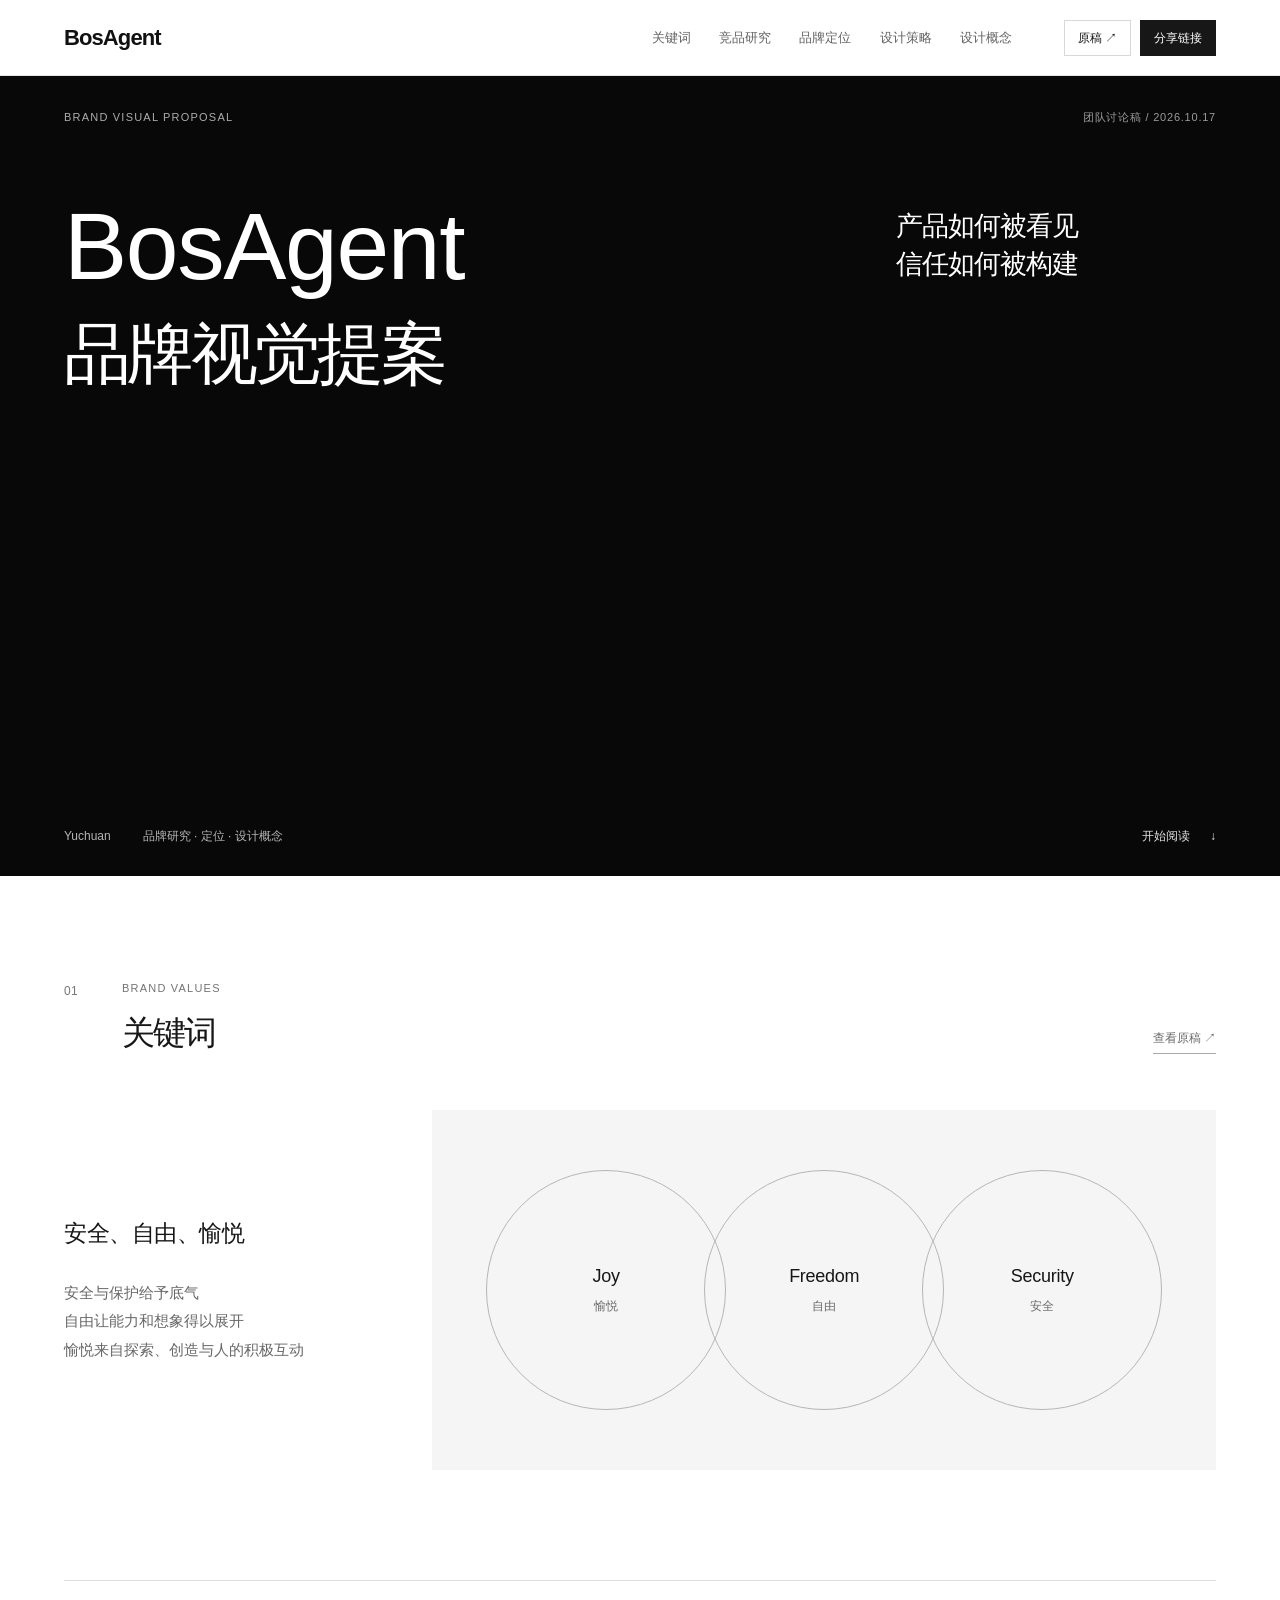
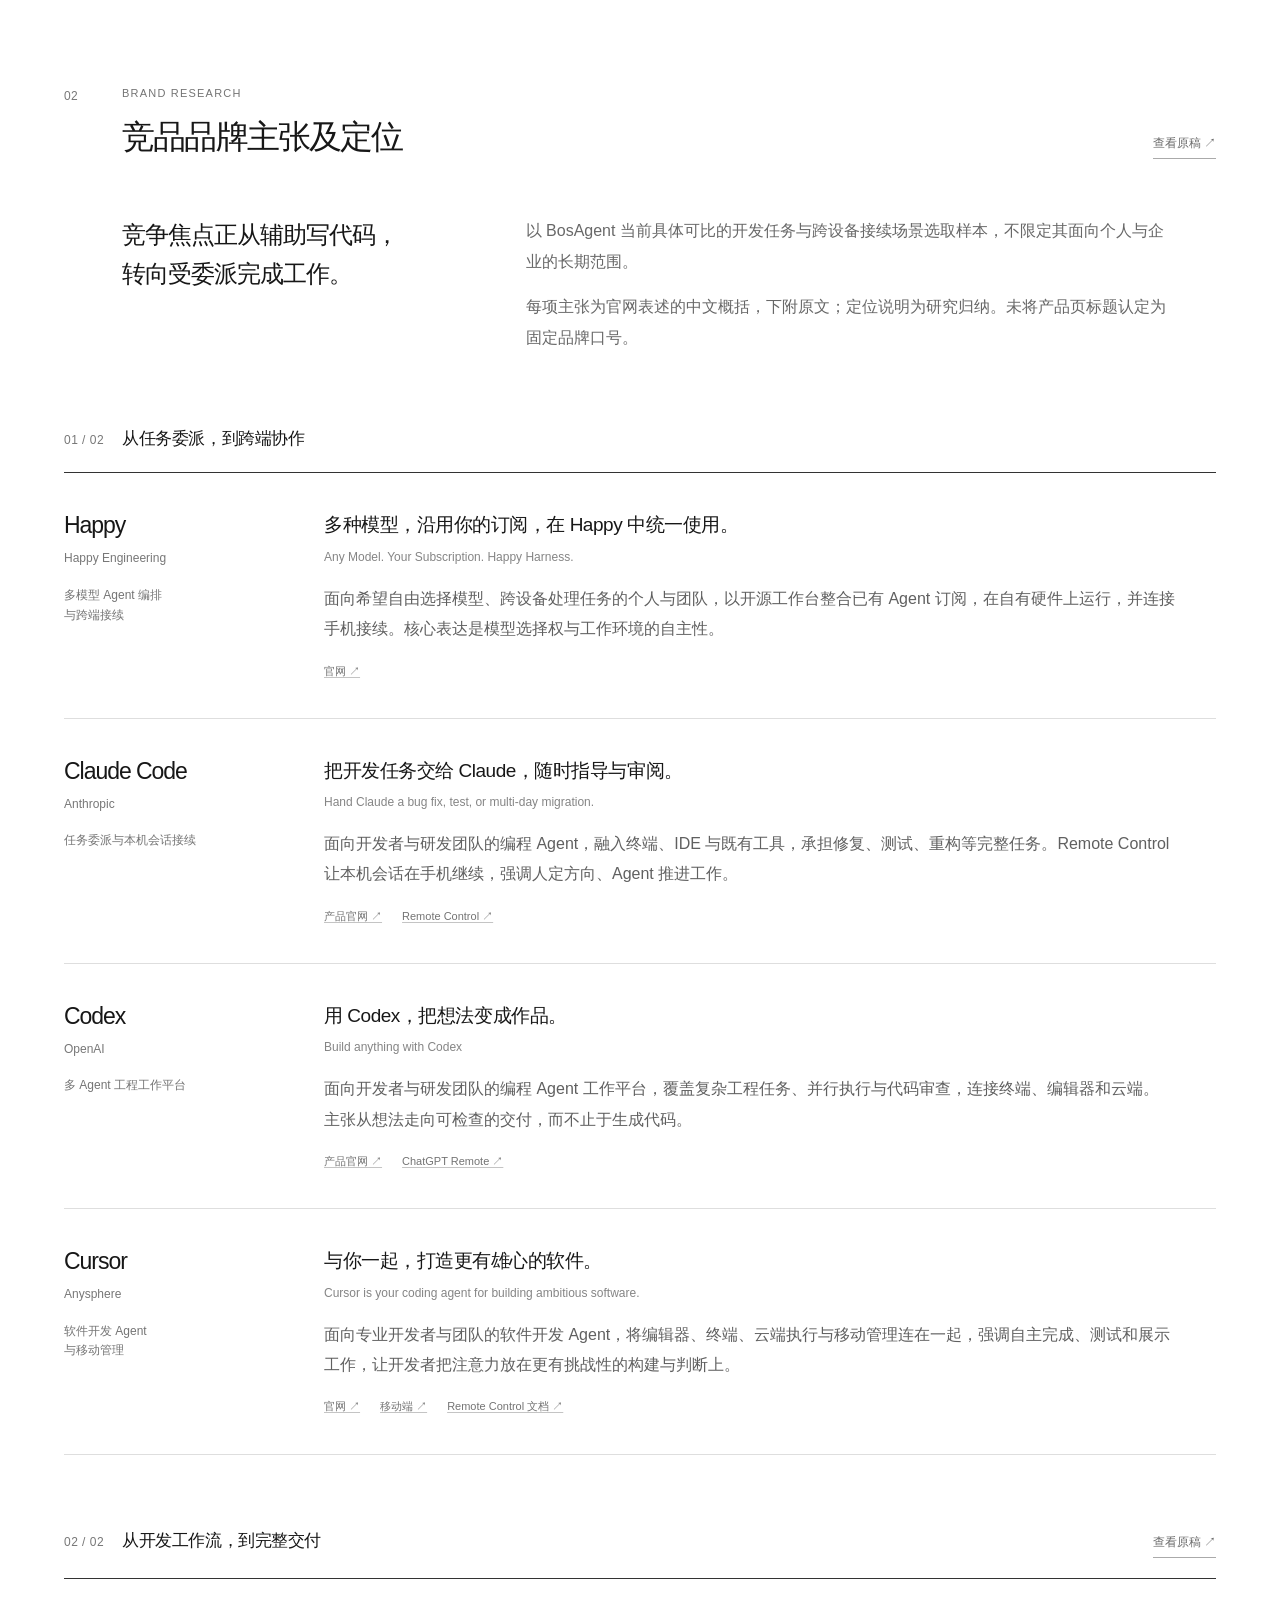
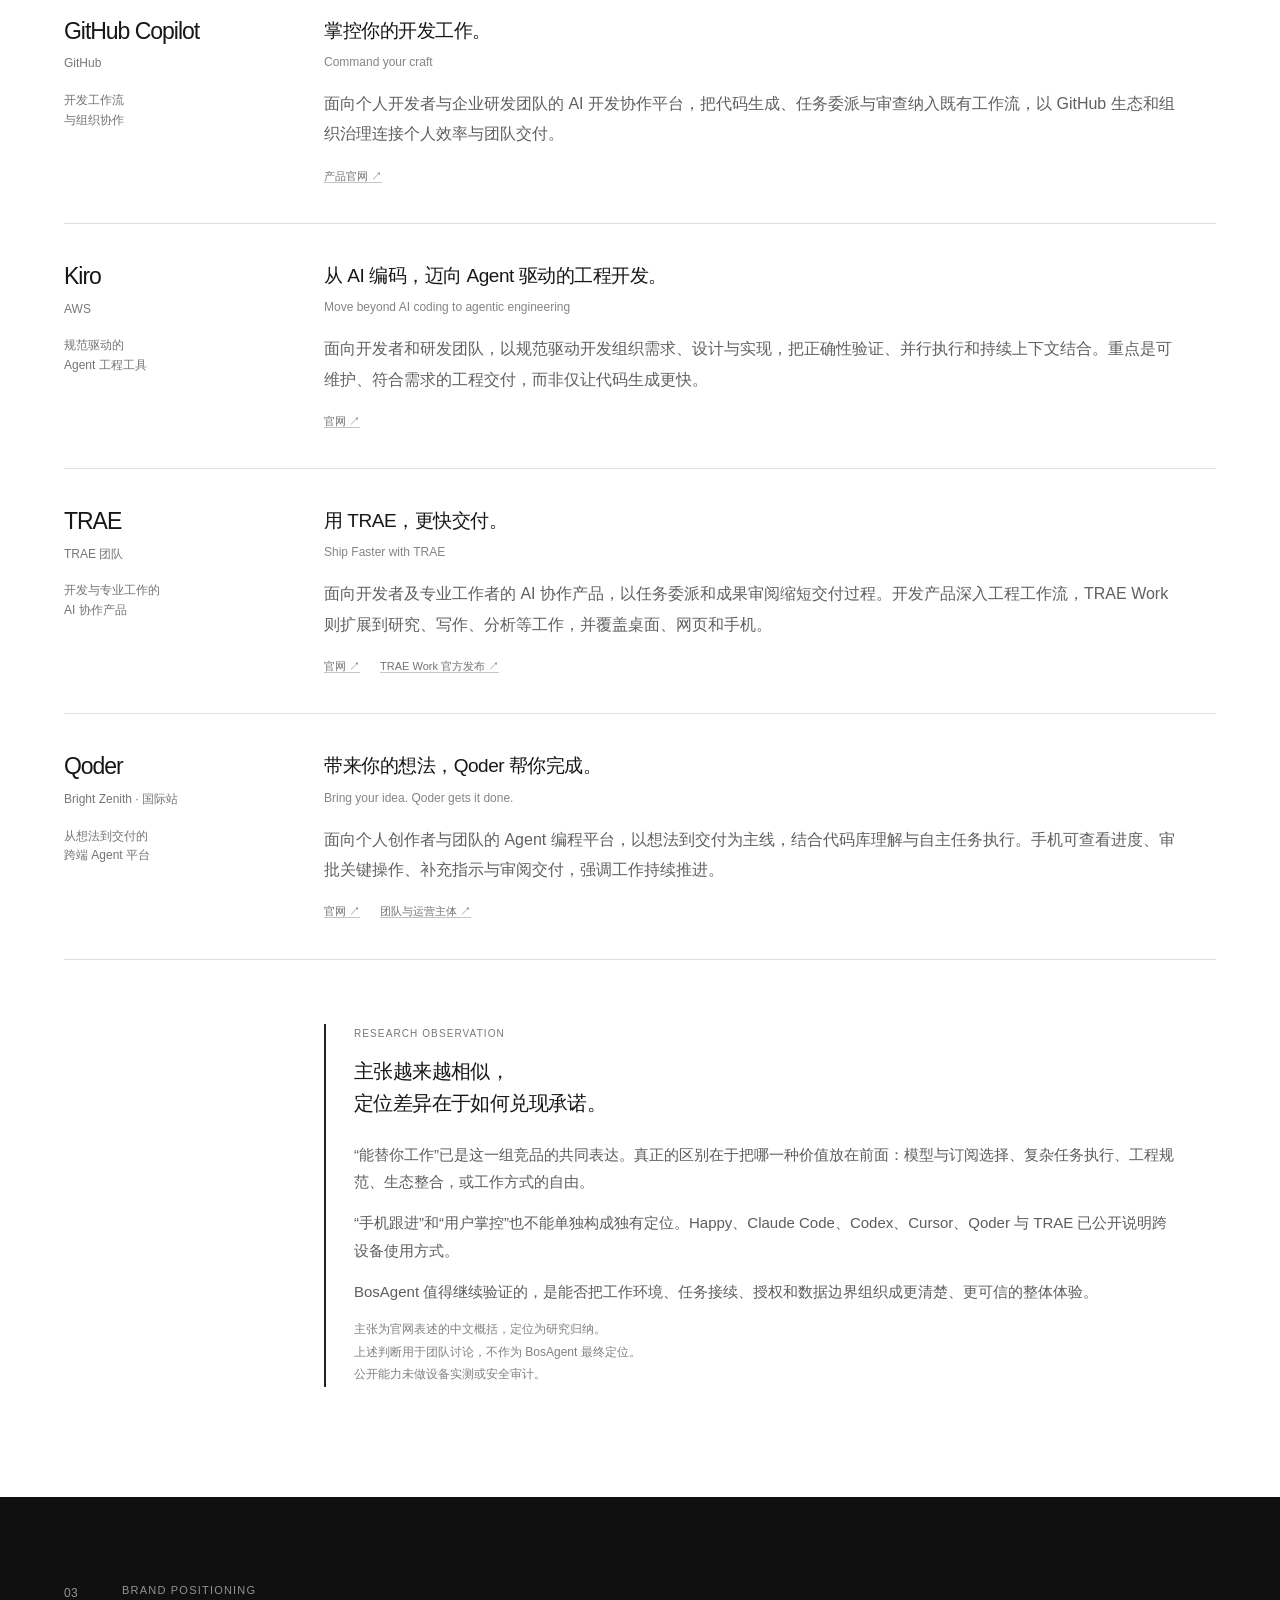
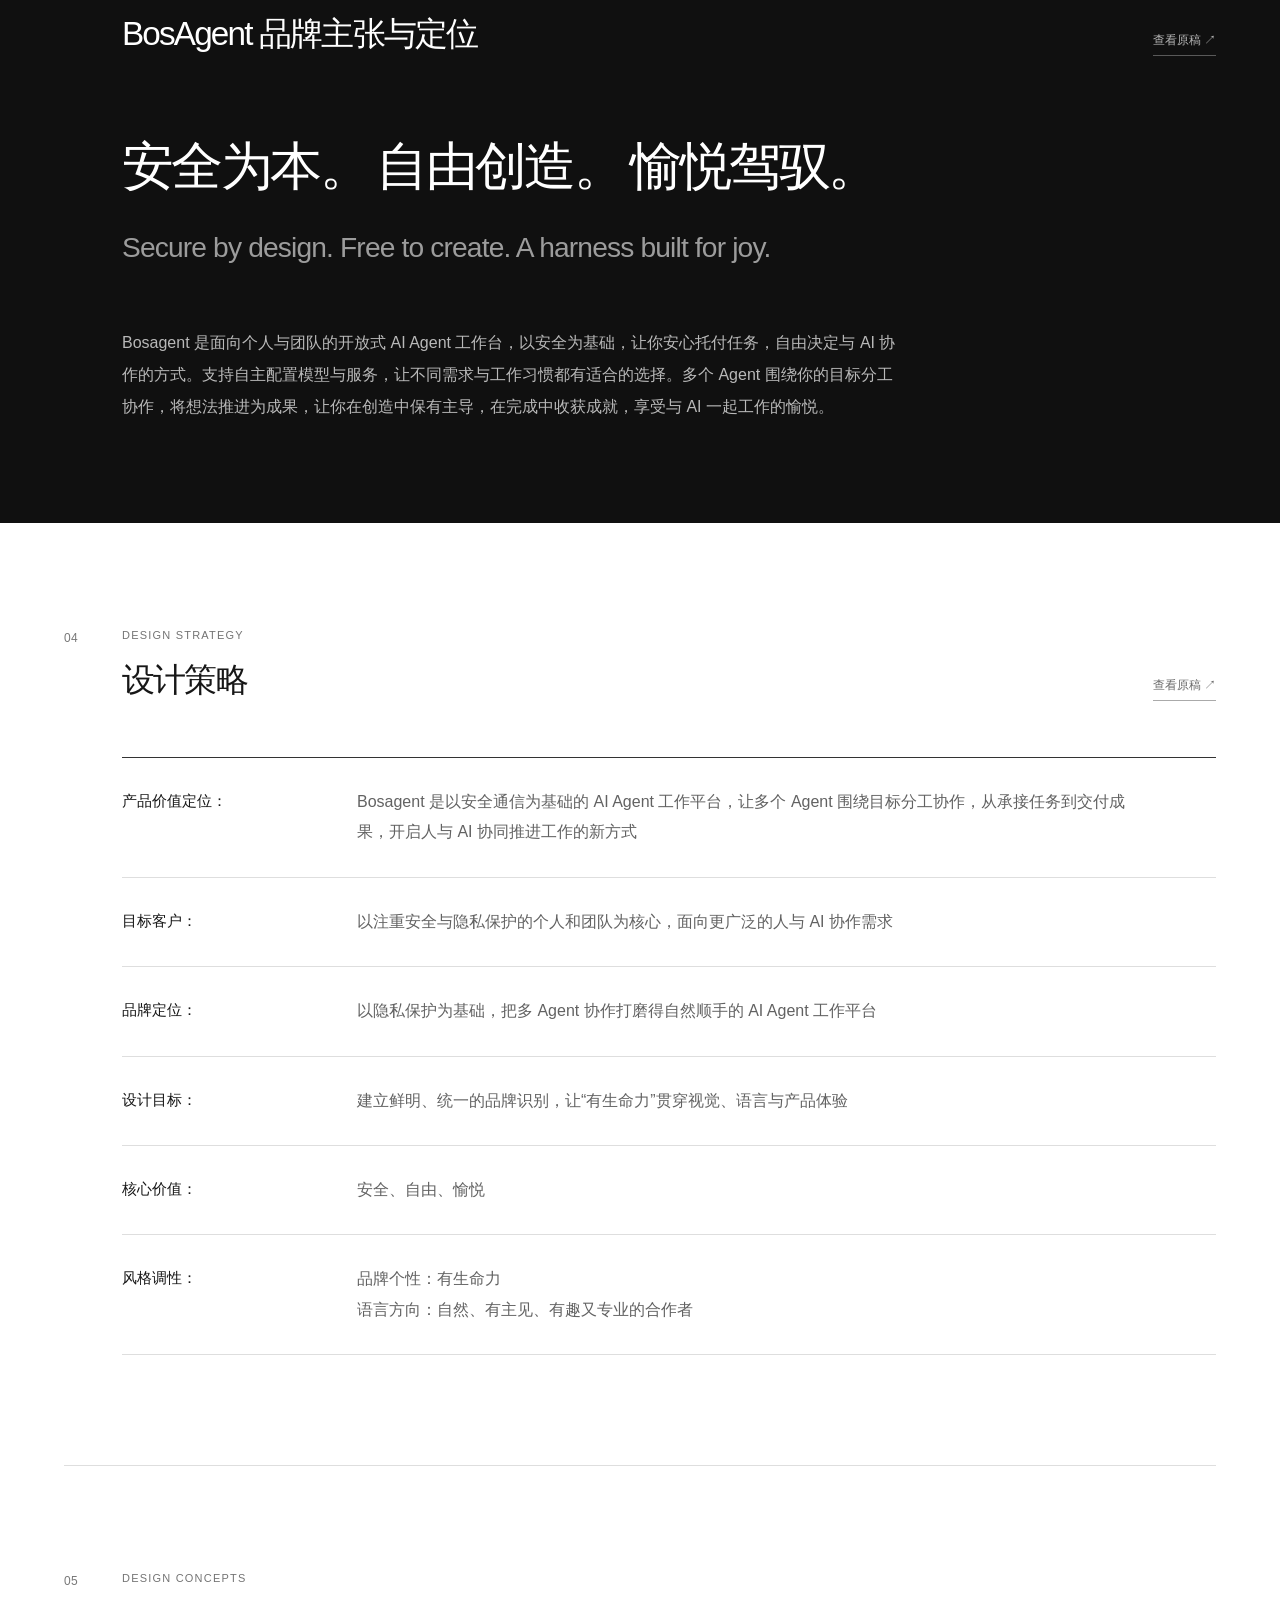
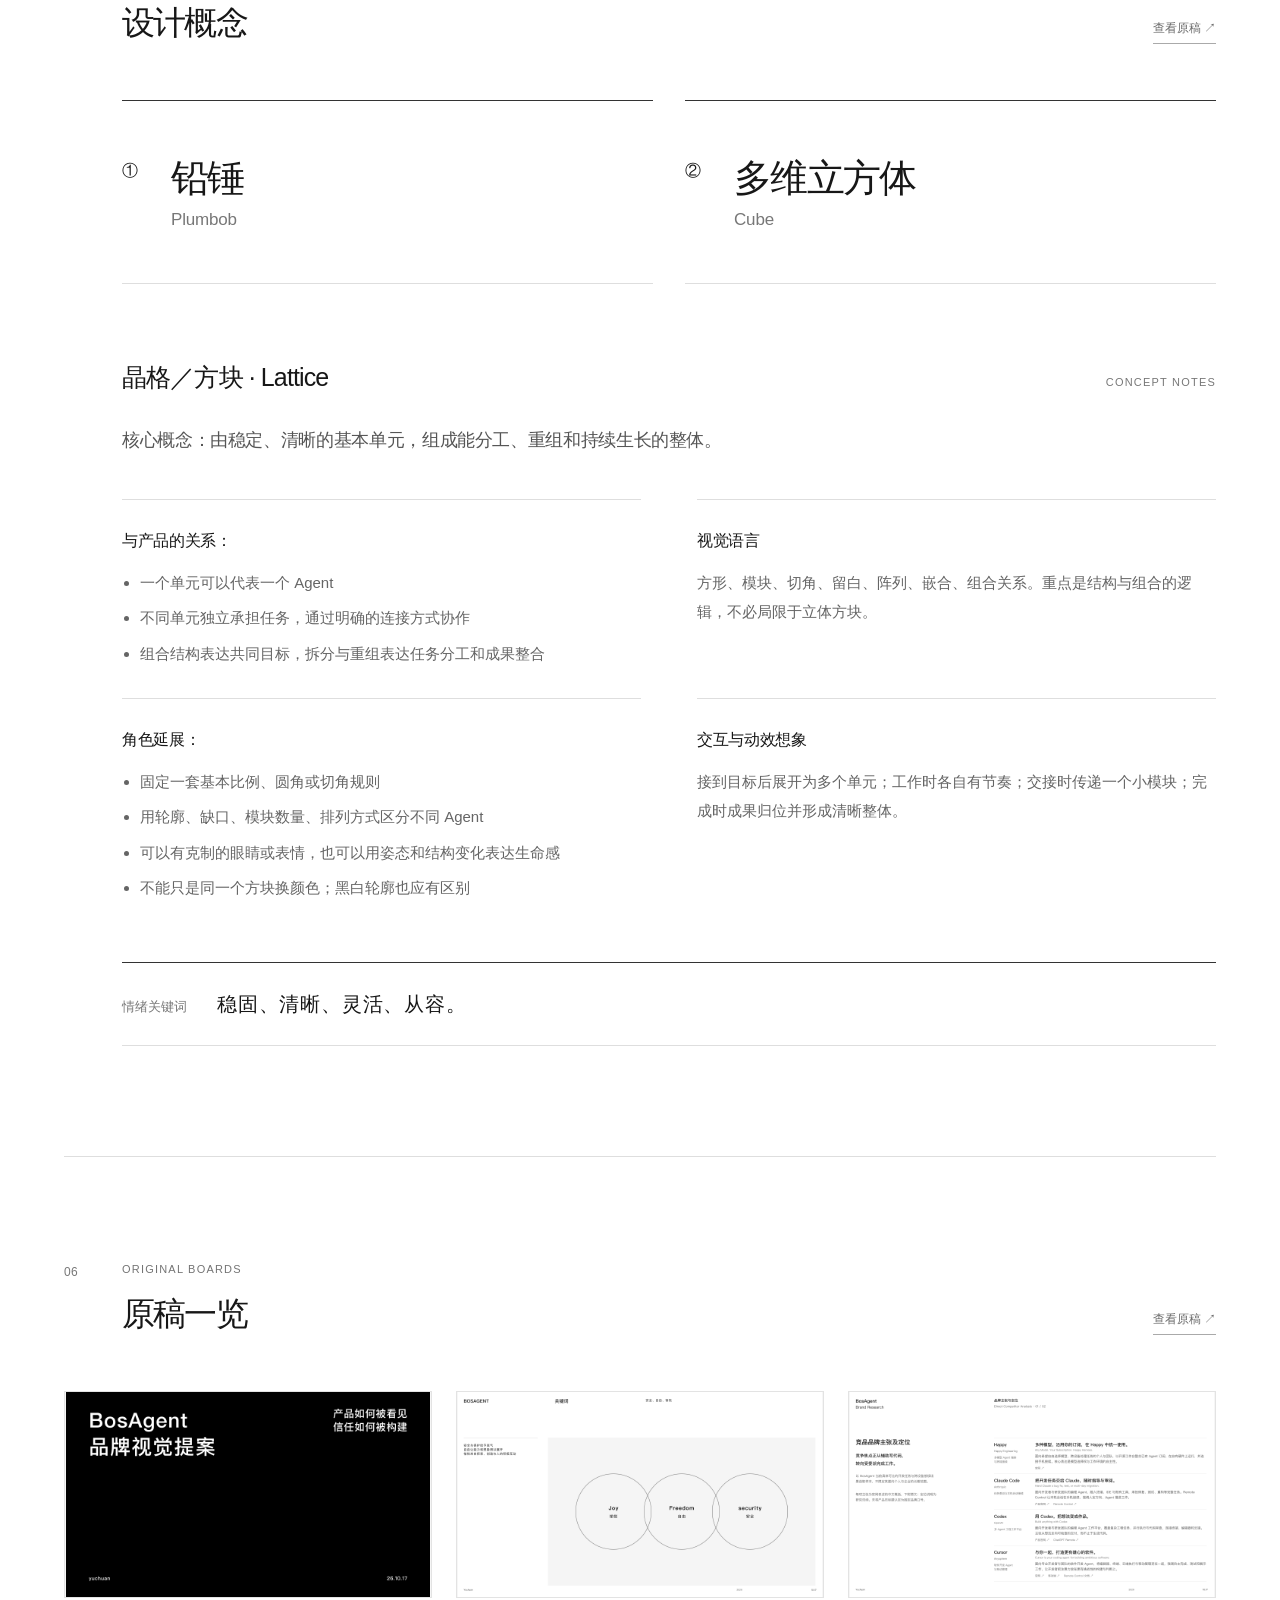
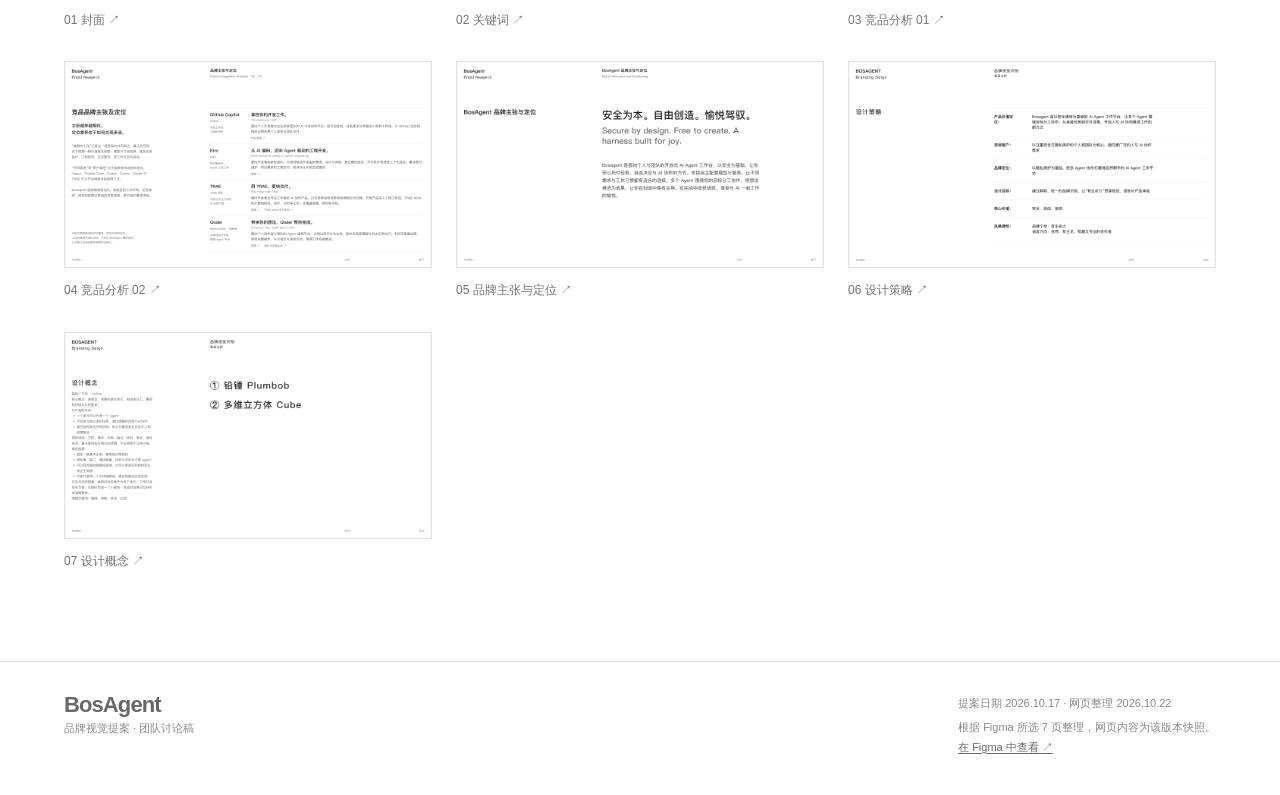
==== index.html @ 4ba12449 "Publish BosAgent brand proposal reading edition" ====
<!doctype html>
<html lang="zh-CN">
<head>
<meta charset="UTF-8"><meta name="viewport" content="width=device-width,initial-scale=1">
<meta name="robots" content="noindex,nofollow"><meta name="theme-color" content="#101010">
<title>BosAgent · 品牌视觉提案</title>
<meta name="description" content="产品如何被看见，信任如何被构建。BosAgent 品牌研究、定位与设计概念，团队阅读版。">
<meta property="og:title" content="BosAgent · 品牌视觉提案">
<meta property="og:description" content="产品如何被看见，信任如何被构建。品牌研究、定位与设计概念 · 2026.10.17">
<meta property="og:type" content="website">
<meta property="og:url" content="https://bosagent-brand-proposal.docilesole32.chatgpt.site">
<meta property="og:image" content="https://bosagent-brand-proposal.docilesole32.chatgpt.site/assets/slide-01.png">
<link rel="icon" href="assets/favicon.svg" type="image/svg+xml">
<link rel="stylesheet" href="style.css"><script src="app.js" defer></script>
</head>
<body>
<a class="skip-link" href="#values">跳到正文</a>
<header class="site-header">
 <a class="wordmark" href="#cover" aria-label="BosAgent，返回封面">BosAgent</a>
 <nav class="desktop-nav" aria-label="提案章节">
 <a href="#values">关键词</a><a href="#research">竞品研究</a><a href="#positioning">品牌定位</a><a href="#strategy">设计策略</a><a href="#concepts">设计概念</a>
 </nav>
 <div class="header-actions"><button data-open-slides="0">原稿 <span aria-hidden="true">↗</span></button><button id="share">分享链接</button></div>
</header>
<main>
<section id="cover" class="hero">
 <div class="hero-top"><span class="eyebrow">BRAND VISUAL PROPOSAL</span><span class="edition">团队讨论稿 / 2026.10.17</span></div>
 <div class="hero-main"><h1><span>BosAgent</span><span>品牌视觉提案</span></h1><div class="hero-question"><p>产品如何被看见</p><p>信任如何被构建</p></div></div>
 <div class="hero-bottom"><div class="hero-meta"><span>Yuchuan</span><span>品牌研究 · 定位 · 设计概念</span></div><a class="scroll-link" href="#values">开始阅读 <span aria-hidden="true">↓</span></a></div>
</section>
<div class="content-wrap">
<section id="values" class="chapter">
<div class="section-top"><span class="section-number">01</span><div class="section-heading"><p class="eyebrow">BRAND VALUES</p><h2>关键词</h2></div><button class="text-button" data-open-slides="1">查看原稿 <span aria-hidden="true">↗</span></button></div>
<div class="values-layout">
 <div class="values-copy"><p class="lead">安全、自由、愉悦</p><p>安全与保护给予底气<br>自由让能力和想象得以展开<br>愉悦来自探索、创造与人的积极互动</p></div>
 <div class="value-diagram" aria-label="愉悦、自由、安全相互连接"><div class="value-circle"><strong lang="en">Joy</strong><span>愉悦</span></div><div class="value-circle"><strong lang="en">Freedom</strong><span>自由</span></div><div class="value-circle"><strong lang="en">Security</strong><span>安全</span></div></div>
</div>
</section>
<section id="research" class="chapter">
<div class="section-top"><span class="section-number">02</span><div class="section-heading"><p class="eyebrow">BRAND RESEARCH</p><h2>竞品品牌主张及定位</h2></div><button class="text-button" data-open-slides="2">查看原稿 <span aria-hidden="true">↗</span></button></div>
<div class="research-intro"><p class="lead">竞争焦点正从辅助写代码，<br>转向受委派完成工作。</p><div class="research-context"><p>以 BosAgent 当前具体可比的开发任务与跨设备接续场景选取样本，不限定其面向个人与企业的长期范围。</p><p>每项主张为官网表述的中文概括，下附原文；定位说明为研究归纳。未将产品页标题认定为固定品牌口号。</p></div></div>
<div class="research-group"><div class="group-heading"><span>01 / 02</span><h3>从任务委派，到跨端协作</h3></div><div class="competitor-list"><article class="competitor"><div class="competitor-identity"><h4>Happy</h4><p class="company">Happy Engineering</p><p class="category">多模型 Agent 编排<br>与跨端接续</p></div><div class="competitor-copy"><h5>多种模型，沿用你的订阅，在 Happy 中统一使用。</h5><p class="original" lang="en">Any Model. Your Subscription. Happy Harness.</p><p class="description">面向希望自由选择模型、跨设备处理任务的个人与团队，以开源工作台整合已有 Agent 订阅，在自有硬件上运行，并连接手机接续。核心表达是模型选择权与工作环境的自主性。</p><div class="source-links"><a href="https://happy.engineering/" target="_blank" rel="noopener noreferrer">官网 ↗</a></div></div></article><article class="competitor"><div class="competitor-identity"><h4>Claude Code</h4><p class="company">Anthropic</p><p class="category">任务委派与本机会话接续</p></div><div class="competitor-copy"><h5>把开发任务交给 Claude，随时指导与审阅。</h5><p class="original" lang="en">Hand Claude a bug fix, test, or multi-day migration.</p><p class="description">面向开发者与研发团队的编程 Agent，融入终端、IDE 与既有工具，承担修复、测试、重构等完整任务。Remote Control 让本机会话在手机继续，强调人定方向、Agent 推进工作。</p><div class="source-links"><a href="https://claude.com/product/claude-code" target="_blank" rel="noopener noreferrer">产品官网 ↗</a><a href="https://code.claude.com/docs/en/remote-control" target="_blank" rel="noopener noreferrer">Remote Control ↗</a></div></div></article><article class="competitor"><div class="competitor-identity"><h4>Codex</h4><p class="company">OpenAI</p><p class="category">多 Agent 工程工作平台</p></div><div class="competitor-copy"><h5>用 Codex，把想法变成作品。</h5><p class="original" lang="en">Build anything with Codex</p><p class="description">面向开发者与研发团队的编程 Agent 工作平台，覆盖复杂工程任务、并行执行与代码审查，连接终端、编辑器和云端。<br>主张从想法走向可检查的交付，而不止于生成代码。</p><div class="source-links"><a href="https://openai.com/codex/" target="_blank" rel="noopener noreferrer">产品官网 ↗</a><a href="https://chatgpt.com/remote/" target="_blank" rel="noopener noreferrer">ChatGPT Remote ↗</a></div></div></article><article class="competitor"><div class="competitor-identity"><h4>Cursor</h4><p class="company">Anysphere</p><p class="category">软件开发 Agent<br>与移动管理</p></div><div class="competitor-copy"><h5>与你一起，打造更有雄心的软件。</h5><p class="original" lang="en">Cursor is your coding agent for building ambitious software.</p><p class="description">面向专业开发者与团队的软件开发 Agent，将编辑器、终端、云端执行与移动管理连在一起，强调自主完成、测试和展示工作，让开发者把注意力放在更有挑战性的构建与判断上。</p><div class="source-links"><a href="https://cursor.com/" target="_blank" rel="noopener noreferrer">官网 ↗</a><a href="https://cursor.com/mobile" target="_blank" rel="noopener noreferrer">移动端 ↗</a><a href="https://cursor.com/docs/cloud-agent/mobile#remote-control" target="_blank" rel="noopener noreferrer">Remote Control 文档 ↗</a></div></div></article></div></div>
<div class="research-group"><div class="group-heading"><span>02 / 02</span><h3>从开发工作流，到完整交付</h3><button class="text-button" data-open-slides="3">查看原稿 <span aria-hidden="true">↗</span></button></div><div class="competitor-list"><article class="competitor"><div class="competitor-identity"><h4>GitHub Copilot</h4><p class="company">GitHub</p><p class="category">开发工作流<br>与组织协作</p></div><div class="competitor-copy"><h5>掌控你的开发工作。</h5><p class="original" lang="en">Command your craft</p><p class="description">面向个人开发者与企业研发团队的 AI 开发协作平台，把代码生成、任务委派与审查纳入既有工作流，以 GitHub 生态和组织治理连接个人效率与团队交付。</p><div class="source-links"><a href="https://github.com/features/copilot" target="_blank" rel="noopener noreferrer">产品官网 ↗</a></div></div></article><article class="competitor"><div class="competitor-identity"><h4>Kiro</h4><p class="company">AWS</p><p class="category">规范驱动的<br>Agent 工程工具</p></div><div class="competitor-copy"><h5>从 AI 编码，迈向 Agent 驱动的工程开发。</h5><p class="original" lang="en">Move beyond AI coding to agentic engineering</p><p class="description">面向开发者和研发团队，以规范驱动开发组织需求、设计与实现，把正确性验证、并行执行和持续上下文结合。重点是可维护、符合需求的工程交付，而非仅让代码生成更快。</p><div class="source-links"><a href="https://kiro.dev/" target="_blank" rel="noopener noreferrer">官网 ↗</a></div></div></article><article class="competitor"><div class="competitor-identity"><h4>TRAE</h4><p class="company">TRAE 团队</p><p class="category">开发与专业工作的<br>AI 协作产品</p></div><div class="competitor-copy"><h5>用 TRAE，更快交付。</h5><p class="original" lang="en">Ship Faster with TRAE</p><p class="description">面向开发者及专业工作者的 AI 协作产品，以任务委派和成果审阅缩短交付过程。开发产品深入工程工作流，TRAE Work 则扩展到研究、写作、分析等工作，并覆盖桌面、网页和手机。</p><div class="source-links"><a href="https://www.trae.ai/" target="_blank" rel="noopener noreferrer">官网 ↗</a><a href="https://www.trae.ai/blog/trae_work_0609" target="_blank" rel="noopener noreferrer">TRAE Work 官方发布 ↗</a></div></div></article><article class="competitor"><div class="competitor-identity"><h4>Qoder</h4><p class="company">Bright Zenith · 国际站</p><p class="category">从想法到交付的<br>跨端 Agent 平台</p></div><div class="competitor-copy"><h5>带来你的想法，Qoder 帮你完成。</h5><p class="original" lang="en">Bring your idea. Qoder gets it done.</p><p class="description">面向个人创作者与团队的 Agent 编程平台，以想法到交付为主线，结合代码库理解与自主任务执行。手机可查看进度、审批关键操作、补充指示与审阅交付，强调工作持续推进。</p><div class="source-links"><a href="https://qoder.com/" target="_blank" rel="noopener noreferrer">官网 ↗</a><a href="https://qoder.com/about-us" target="_blank" rel="noopener noreferrer">团队与运营主体 ↗</a></div></div></article></div></div>
<div class="research-takeaway"><p class="eyebrow">RESEARCH OBSERVATION</p><h3>主张越来越相似，<br>定位差异在于如何兑现承诺。</h3><p>“能替你工作”已是这一组竞品的共同表达。真正的区别在于把哪一种价值放在前面：模型与订阅选择、复杂任务执行、工程规范、生态整合，或工作方式的自由。</p><p>“手机跟进”和“用户掌控”也不能单独构成独有定位。Happy、Claude Code、Codex、Cursor、Qoder 与 TRAE 已公开说明跨设备使用方式。</p><p>BosAgent 值得继续验证的，是能否把工作环境、任务接续、授权和数据边界组织成更清楚、更可信的整体体验。</p><p class="research-note">主张为官网表述的中文概括，定位为研究归纳。<br>上述判断用于团队讨论，不作为 BosAgent 最终定位。<br>公开能力未做设备实测或安全审计。</p></div>
</section>
<section id="positioning" class="chapter dark-chapter">
<div class="section-top"><span class="section-number">03</span><div class="section-heading"><p class="eyebrow">BRAND POSITIONING</p><h2>BosAgent 品牌主张与定位</h2></div><button class="text-button" data-open-slides="4">查看原稿 <span aria-hidden="true">↗</span></button></div>
<div class="positioning-statement"><h3><span>安全为本。</span><span>自由创造。</span><span>愉悦驾驭。</span></h3></div>
<p class="positioning-en" lang="en">Secure by design. Free to create. A harness built for joy.</p>
<p class="positioning-body">Bosagent 是面向个人与团队的开放式 AI Agent 工作台，以安全为基础，让你安心托付任务，自由决定与 AI 协作的方式。支持自主配置模型与服务，让不同需求与工作习惯都有适合的选择。多个 Agent 围绕你的目标分工协作，将想法推进为成果，让你在创造中保有主导，在完成中收获成就，享受与 AI 一起工作的愉悦。</p>
</section>
<section id="strategy" class="chapter">
<div class="section-top"><span class="section-number">04</span><div class="section-heading"><p class="eyebrow">DESIGN STRATEGY</p><h2>设计策略</h2></div><button class="text-button" data-open-slides="5">查看原稿 <span aria-hidden="true">↗</span></button></div>
<dl class="strategy-list"><div class="strategy-row"><dt>产品价值定位：</dt><dd>Bosagent 是以安全通信为基础的 AI Agent 工作平台，让多个 Agent 围绕目标分工协作，从承接任务到交付成果，开启人与 AI 协同推进工作的新方式</dd></div><div class="strategy-row"><dt>目标客户：</dt><dd>以注重安全与隐私保护的个人和团队为核心，面向更广泛的人与 AI 协作需求</dd></div><div class="strategy-row"><dt>品牌定位：</dt><dd>以隐私保护为基础，把多 Agent 协作打磨得自然顺手的 AI Agent 工作平台</dd></div><div class="strategy-row"><dt>设计目标：</dt><dd>建立鲜明、统一的品牌识别，让“有生命力”贯穿视觉、语言与产品体验</dd></div><div class="strategy-row"><dt>核心价值：</dt><dd>安全、自由、愉悦</dd></div><div class="strategy-row"><dt>风格调性：</dt><dd>品牌个性：有生命力<br>语言方向：自然、有主见、有趣又专业的合作者</dd></div></dl>
</section>
<section id="concepts" class="chapter">
<div class="section-top"><span class="section-number">05</span><div class="section-heading"><p class="eyebrow">DESIGN CONCEPTS</p><h2>设计概念</h2></div><button class="text-button" data-open-slides="6">查看原稿 <span aria-hidden="true">↗</span></button></div>
<div class="concept-names"><div class="concept-name"><span class="index">①</span><h3>铅锤</h3><span class="english" lang="en">Plumbob</span></div><div class="concept-name"><span class="index">②</span><h3>多维立方体</h3><span class="english" lang="en">Cube</span></div></div>
<div class="concept-detail"><header><p class="eyebrow">CONCEPT NOTES</p><h3>晶格／方块 · Lattice</h3></header><p class="lead">核心概念：由稳定、清晰的基本单元，组成能分工、重组和持续生长的整体。</p>
<div class="concept-grid">
 <div class="concept-block"><h4>与产品的关系：</h4><ul><li>一个单元可以代表一个 Agent</li><li>不同单元独立承担任务，通过明确的连接方式协作</li><li>组合结构表达共同目标，拆分与重组表达任务分工和成果整合</li></ul></div>
 <div class="concept-block"><h4>视觉语言</h4><p>方形、模块、切角、留白、阵列、嵌合、组合关系。重点是结构与组合的逻辑，不必局限于立体方块。</p></div>
 <div class="concept-block"><h4>角色延展：</h4><ul><li>固定一套基本比例、圆角或切角规则</li><li>用轮廓、缺口、模块数量、排列方式区分不同 Agent</li><li>可以有克制的眼睛或表情，也可以用姿态和结构变化表达生命感</li><li>不能只是同一个方块换颜色；黑白轮廓也应有区别</li></ul></div>
 <div class="concept-block"><h4>交互与动效想象</h4><p>接到目标后展开为多个单元；工作时各自有节奏；交接时传递一个小模块；完成时成果归位并形成清晰整体。</p></div>
</div><p class="emotion-line"><span>情绪关键词</span><strong>稳固、清晰、灵活、从容。</strong></p></div>
</section>
<section id="originals" class="chapter">
<div class="section-top"><span class="section-number">06</span><div class="section-heading"><p class="eyebrow">ORIGINAL BOARDS</p><h2>原稿一览</h2></div><button class="text-button" data-open-slides="0">查看原稿 <span aria-hidden="true">↗</span></button></div>
<div class="original-grid"><button class="slide-thumb" data-open-slides="0"><img src="assets/slide-01.png" width="1920" height="1080" loading="lazy" alt="封面原稿"><span><span>01</span> 封面 <span aria-hidden="true">↗</span></span></button><button class="slide-thumb" data-open-slides="1"><img src="assets/slide-02.png" width="1920" height="1080" loading="lazy" alt="关键词原稿"><span><span>02</span> 关键词 <span aria-hidden="true">↗</span></span></button><button class="slide-thumb" data-open-slides="2"><img src="assets/slide-03.png" width="1920" height="1080" loading="lazy" alt="竞品分析 01原稿"><span><span>03</span> 竞品分析 01 <span aria-hidden="true">↗</span></span></button><button class="slide-thumb" data-open-slides="3"><img src="assets/slide-04.png" width="1920" height="1080" loading="lazy" alt="竞品分析 02原稿"><span><span>04</span> 竞品分析 02 <span aria-hidden="true">↗</span></span></button><button class="slide-thumb" data-open-slides="4"><img src="assets/slide-05.png" width="1920" height="1080" loading="lazy" alt="品牌主张与定位原稿"><span><span>05</span> 品牌主张与定位 <span aria-hidden="true">↗</span></span></button><button class="slide-thumb" data-open-slides="5"><img src="assets/slide-06.png" width="1920" height="1080" loading="lazy" alt="设计策略原稿"><span><span>06</span> 设计策略 <span aria-hidden="true">↗</span></span></button><button class="slide-thumb" data-open-slides="6"><img src="assets/slide-07.png" width="1920" height="1080" loading="lazy" alt="设计概念原稿"><span><span>07</span> 设计概念 <span aria-hidden="true">↗</span></span></button></div>
</section>
</div>
</main>
<footer class="site-footer"><div><a class="wordmark" href="#cover">BosAgent</a><p>品牌视觉提案 · 团队讨论稿</p></div><div><p>提案日期 2026.10.17 · 网页整理 2026.10.22</p><p>根据 Figma 所选 7 页整理，网页内容为该版本快照。</p><a href="https://www.figma.com/design/SazE1OloLHYjwP6ABQH9xo/Bosagent?node-id=2-2" target="_blank" rel="noopener noreferrer">在 Figma 中查看 <span aria-hidden="true">↗</span></a></div></footer>
<dialog id="slides" class="viewer" aria-labelledby="viewer-title">
 <div class="viewer-header"><h2 id="viewer-title">原稿 · <span id="slide-title">封面</span></h2><button id="close-viewer" autofocus aria-label="关闭原稿">关闭 <span aria-hidden="true">×</span></button></div>
 <div class="slide-stage"><img id="slide-image" alt="封面原稿" width="1920" height="1080"></div>
 <div class="viewer-footer"><button id="prev-slide" aria-label="上一页">← 上一页</button><p id="slide-counter" aria-live="polite">01 / 07</p><button id="next-slide" aria-label="下一页">下一页 →</button><a id="slide-download" target="_blank" rel="noopener noreferrer">打开大图 ↗</a></div>
</dialog>
<div id="toast" role="status" aria-live="polite"></div>
</body></html>
---- style.css ----
/* BosAgent brand proposal — a reading edition of the seven source frames. */
:root {
  color-scheme: light;
  --ink: #171717;
  --muted: #686868;
  --line: #dedede;
  --soft: #f5f5f3;
  --paper: #fff;
  --gutter: clamp(24px, 5vw, 80px);
  --content: 1280px;
  --header-height: 76px;
  font-family: "Helvetica Neue", Helvetica, Arial, "PingFang SC", "Hiragino Sans GB", "Microsoft YaHei", sans-serif;
  font-size: 16px;
  font-weight: 400;
  color: var(--ink);
  background: var(--paper);
  -webkit-font-smoothing: antialiased;
  text-rendering: optimizeLegibility;
  scroll-behavior: smooth;
  scroll-padding-top: calc(var(--header-height) + 24px);
}

*, *::before, *::after { box-sizing: border-box; }
body { margin: 0; min-width: 320px; overflow-x: clip; }
body.viewer-open { overflow: hidden; }
button, input, textarea, select { font: inherit; }
button, a { -webkit-tap-highlight-color: transparent; }
button { cursor: pointer; }
button:disabled { cursor: default; opacity: .35; }
button, a { touch-action: manipulation; }
a { color: inherit; text-underline-offset: .22em; text-decoration-thickness: 1px; }
button { color: inherit; }
img, svg { display: block; max-width: 100%; }
p, h1, h2, h3, h4, h5, dl, dd, figure { margin: 0; }
ul { margin: 0; padding-left: 1.2em; }
::selection { color: #fff; background: #252525; }
:focus-visible { outline: 2px solid #626262; outline-offset: 5px; }
[hidden] { display: none !important; }
.skip-link { position: fixed; z-index: 120; top: 12px; left: 20px; padding: 12px 18px; color: #fff; background: #111; font-size: 14px; transform: translateY(-150%); }
.skip-link:focus { transform: translateY(0); }

.site-header {
  position: sticky;
  top: 0;
  z-index: 40;
  min-height: var(--header-height);
  padding: 0 var(--gutter);
  display: flex;
  align-items: center;
  gap: 32px;
  background: rgba(255, 255, 255, .97);
  border-bottom: 1px solid #e7e7e7;
}
.wordmark {
  flex: 0 0 auto;
  color: #111;
  font-size: 22px;
  line-height: 1;
  letter-spacing: -.9px;
  font-weight: 600;
  text-decoration: none;
}
.desktop-nav { display: flex; align-items: center; gap: clamp(18px, 2.2vw, 34px); margin-left: auto; }
.desktop-nav a {
  padding: 28px 0;
  color: #626262;
  font-size: 13px;
  line-height: 19px;
  white-space: nowrap;
  text-decoration: none;
  transition: color .18s ease;
}
.desktop-nav a:hover, .desktop-nav a[aria-current="true"], .desktop-nav a[aria-current="location"], .desktop-nav a.is-active, .desktop-nav a.active { color: #080808; }
.desktop-nav a[aria-current="true"], .desktop-nav a[aria-current="location"], .desktop-nav a.is-active, .desktop-nav a.active { box-shadow: inset 0 -2px #161616; }
.header-actions { display: flex; align-items: center; gap: 9px; margin-left: 20px; }
.header-actions button {
  padding: 8px 13px;
  min-height: 36px;
  border: 1px solid #d8d8d8;
  border-radius: 0;
  background: transparent;
  font-size: 12px;
  line-height: 18px;
  white-space: nowrap;
  transition: background .18s, border-color .18s;
}
.header-actions button:hover { background: #f0f0f0; border-color: #aaa; }
.header-actions #share { color: #fff; background: #171717; border-color: #171717; }
.header-actions #share:hover { background: #444; border-color: #444; }

.hero {
  display: flex;
  flex-direction: column;
  min-height: 600px;
  height: calc(100svh - var(--header-height));
  max-height: 800px;
  padding: 33px var(--gutter) 30px;
  color: #fff;
  background: #080808;
}
.hero-top, .hero-bottom { display: flex; align-items: center; justify-content: space-between; gap: 24px; }
.eyebrow { font-size: 11px; line-height: 1.5; letter-spacing: .11em; text-transform: uppercase; }
.hero-top .eyebrow { color: #adadad; }
.edition { color: #9b9b9b; font-size: 11px; line-height: 1.5; letter-spacing: .07em; }
.hero-main { display: grid; grid-template-columns: 1.65fr 1fr; gap: 48px; align-items: start; margin-top: clamp(64px, 8vh, 108px); }
.hero h1 { font-weight: 500; letter-spacing: -.055em; }
.hero h1 span { display: block; }
.hero h1 span:first-child { font-size: clamp(72px, 7.4vw, 108px); line-height: 1.03; }
.hero h1 span:last-child { margin-top: 19px; font-size: clamp(49px, 5.25vw, 76px); line-height: 1.2; letter-spacing: -.055em; }
.hero-question { justify-self: end; padding-top: 9px; width: 100%; max-width: 320px; }
.hero-question p { font-size: clamp(21px, 2.1vw, 30px); line-height: 1.45; letter-spacing: -.035em; font-weight: 400; }
.hero-bottom { margin-top: auto; padding-top: 80px; color: #b6b6b6; font-size: 12px; line-height: 1.6; }
.hero-meta { display: flex; gap: 32px; align-items: baseline; }
.hero-meta span { white-space: nowrap; }
.scroll-link { display: inline-flex; align-items: center; gap: 20px; color: #e4e4e4; text-decoration: none; }
.scroll-link:hover { color: #fff; }
.hero :focus-visible { outline-color: #fff; }

.content-wrap { width: calc(100% - var(--gutter) * 2); max-width: var(--content); margin-inline: auto; }
.chapter { position: relative; padding: 104px 0 110px; scroll-margin-top: 16px; }
.chapter + .chapter { border-top: 1px solid var(--line); }
.section-top { display: grid; grid-template-columns: 38px minmax(0, 1fr) auto; column-gap: 20px; align-items: start; margin-bottom: 56px; }
.section-number { padding-top: 2px; color: #777; font-size: 12px; line-height: 18px; letter-spacing: .02em; font-variant-numeric: tabular-nums; }
.section-heading .eyebrow { color: #747474; margin-bottom: 14px; }
.section-heading h2 { font-size: clamp(29px, 2.6vw, 38px); line-height: 1.3; font-weight: 500; letter-spacing: -.055em; }
.text-button { align-self: end; padding: 5px 0; border: 0; border-bottom: 1px solid #aaa; background: transparent; color: #6b6b6b; font-size: 12px; line-height: 20px; }
.text-button:hover { color: #111; border-bottom-color: #111; }
.lead { font-size: 20px; line-height: 1.8; font-weight: 400; letter-spacing: -.02em; }

.values-layout { display: grid; grid-template-columns: minmax(210px, .68fr) minmax(0, 1.75fr); align-items: center; gap: clamp(40px, 5vw, 80px); }
.values-copy .lead { font-size: 23px; line-height: 1.65; margin-bottom: 26px; }
.values-copy p:not(.lead) { color: var(--muted); font-size: 15px; line-height: 1.9; }
.values-copy p + p:not(.lead) { margin-top: 14px; }
.value-diagram { min-height: 360px; padding: 40px 22px; display: flex; align-items: center; justify-content: center; background: #f5f5f5; }
.value-circle { position: relative; flex: 0 1 240px; aspect-ratio: 1; min-width: 0; display: flex; flex-direction: column; justify-content: center; align-items: center; border: 1px solid #b6b6b6; border-radius: 50%; }
.value-circle + .value-circle { margin-left: -22px; }
.value-circle strong { font-size: 18px; line-height: 1.3; letter-spacing: -.015em; font-weight: 500; }
.value-circle span { margin-top: 9px; color: #6b6b6b; font-size: 12px; line-height: 1.5; }

.research-intro { display: grid; grid-template-columns: minmax(220px, .75fr) minmax(0, 1.6fr); gap: 80px; margin-bottom: 72px; padding-left: 58px; }
.research-intro .lead { font-size: 24px; line-height: 1.65; letter-spacing: -.04em; }
.research-context { max-width: 650px; color: var(--muted); font-size: 16px; line-height: 1.95; }
.research-context p + p { margin-top: 14px; }
.research-group + .research-group { margin-top: 72px; }
.group-heading { display: flex; align-items: baseline; gap: 18px; padding-bottom: 20px; border-bottom: 1px solid #333; }
.group-heading > span { color: #777; font-size: 12px; letter-spacing: .04em; }
.group-heading h3 { font-size: 17px; line-height: 1.6; font-weight: 500; letter-spacing: -.025em; }
.group-heading .text-button { margin-left: auto; flex-shrink: 0; align-self: baseline; }
.competitor { display: grid; grid-template-columns: 215px minmax(0, 1fr); gap: 45px; padding: 36px 0 38px; border-bottom: 1px solid var(--line); }
.competitor-identity { padding-top: 2px; }
.competitor-identity h4 { font-size: 23px; line-height: 1.3; font-weight: 500; letter-spacing: -.045em; overflow-wrap: anywhere; }
.company { margin-top: 7px; color: #777; font-size: 12px; line-height: 1.7; }
.category { margin-top: 17px; color: #747474; font-size: 12px; line-height: 1.65; }
.competitor-copy { max-width: 855px; }
.competitor-copy h5 { font-size: 19px; line-height: 1.65; font-weight: 500; letter-spacing: -.025em; }
.original { margin-top: 6px; color: #858585; font-size: 12px; line-height: 1.75; overflow-wrap: anywhere; }
.description { margin-top: 16px; color: #606060; font-size: 16px; line-height: 1.9; }
.description + .description { margin-top: 10px; }
.source-links { display: flex; flex-wrap: wrap; gap: 8px 20px; margin-top: 17px; }
.source-links a { color: #737373; font-size: 11px; line-height: 1.65; text-decoration-color: #c4c4c4; overflow-wrap: anywhere; }
.source-links a:hover { color: #111; text-decoration-color: #111; }
.research-takeaway { margin: 64px 0 0 260px; max-width: 855px; border-left: 2px solid #222; padding: 2px 0 2px 28px; }
.research-takeaway h3 { margin-bottom: 22px; font-size: 20px; line-height: 1.6; font-weight: 500; letter-spacing: -.03em; }
.research-takeaway > p { color: #5d5d5d; font-size: 15px; line-height: 1.85; }
.research-takeaway > p + p { margin-top: 13px; }
.research-takeaway > .eyebrow { margin-bottom: 14px; color: #777; font-size: 10px; line-height: 1.5; }
.research-note { margin-top: 28px; color: #808080; font-size: 12px; line-height: 1.8; }
.research-takeaway .research-note { color: #808080; font-size: 12px; }

.dark-chapter { isolation: isolate; color: #fff; border-top: 0 !important; margin-top: 0; padding-top: 85px; padding-bottom: 100px; }
.dark-chapter::before { content: ""; position: absolute; z-index: -1; top: 0; bottom: 0; left: 50%; width: 100vw; transform: translateX(-50%); background: #101010; }
.dark-chapter + .chapter { border-top: 0; }
.dark-chapter .section-number, .dark-chapter .section-heading .eyebrow { color: #949494; }
.dark-chapter .text-button { color: #b4b4b4; border-bottom-color: #595959; }
.dark-chapter .text-button:hover { color: #fff; border-color: #fff; }
.dark-chapter :focus-visible { outline-color: #eee; }
.positioning-statement { margin: 72px 0 0 58px; }
.positioning-statement h3 { display: flex; flex-wrap: wrap; column-gap: .14em; font-size: clamp(37px, 4.1vw, 59px); line-height: 1.45; letter-spacing: -.05em; font-weight: 500; }
.positioning-statement h3 span { white-space: nowrap; }
.positioning-en { max-width: 850px; margin: 24px 0 0 58px; color: #9c9c9c; font-size: clamp(20px, 2.2vw, 31px); line-height: 1.4; letter-spacing: -.03em; }
.positioning-body { max-width: 780px; margin: 60px 0 0 58px; color: #b9b9b9; font-size: 16px; line-height: 2; }
.positioning-body p + p { margin-top: 20px; }

.strategy-list { margin-left: 58px; border-top: 1px solid #333; }
.strategy-row { display: grid; grid-template-columns: 190px minmax(0, 1fr); gap: 45px; padding: 29px 0; border-bottom: 1px solid var(--line); }
.strategy-row dt { font-size: 15px; line-height: 1.9; font-weight: 500; }
.strategy-row dd { max-width: 790px; font-size: 16px; line-height: 1.9; color: #626262; }
.strategy-row dd p + p { margin-top: 12px; }
.strategy-row dd strong { font-weight: 500; color: #222; }
.concept-names { display: grid; grid-template-columns: 1fr 1fr; gap: 32px; margin: 0 0 76px 58px; }
.concept-name { min-height: 184px; padding: 25px 0; border-top: 1px solid #333; border-bottom: 1px solid var(--line); display: grid; grid-template-columns: 33px 1fr; align-content: center; column-gap: 16px; }
.concept-name .index { grid-row: 1 / 3; padding-top: 7px; font-size: 16px; line-height: 1.6; font-weight: 400; }
.concept-name h3 { font-size: clamp(29px, 3vw, 43px); line-height: 1.4; letter-spacing: -.045em; font-weight: 500; }
.concept-name .english { margin-top: 3px; color: #777; font-size: 17px; line-height: 1.5; letter-spacing: -.01em; }
.concept-detail { margin-left: 58px; }
.concept-detail > header { display: flex; align-items: baseline; justify-content: space-between; gap: 20px; margin-bottom: 28px; }
.concept-detail > header h3 { font-size: 25px; line-height: 1.4; letter-spacing: -.035em; font-weight: 500; }
.concept-detail > header h3 { order: -1; }
.concept-detail > header .eyebrow { color: #777; }
.concept-detail > .lead { max-width: 800px; color: #555; font-size: 18px; line-height: 1.9; }
.concept-detail + .concept-detail { margin-top: 64px; }
.concept-grid { display: grid; grid-template-columns: 1fr 1fr; gap: 0 56px; margin-top: 42px; }
.concept-block { padding: 27px 0 30px; border-top: 1px solid var(--line); }
.concept-block h4 { margin-bottom: 14px; font-size: 16px; line-height: 1.7; letter-spacing: -.02em; font-weight: 500; }
.concept-block p, .concept-block ul { color: #656565; font-size: 15px; line-height: 1.95; }
.concept-block li + li { margin-top: 6px; }
.concept-block p + p { margin-top: 10px; }
.emotion-line { margin-top: 30px; padding: 24px 0; border-top: 1px solid #333; border-bottom: 1px solid var(--line); display: flex; align-items: baseline; gap: 30px; }
.emotion-line > span { color: #777; font-size: 13px; line-height: 1.8; }
.emotion-line strong { font-size: 20px; line-height: 1.7; letter-spacing: .04em; font-weight: 400; }

#originals { padding-bottom: 90px; }
.original-grid { display: grid; grid-template-columns: repeat(3, minmax(0, 1fr)); gap: 31px 24px; }
.slide-thumb { min-width: 0; padding: 0; border: 0; text-align: left; background: transparent; }
.slide-thumb img { width: 100%; height: auto; aspect-ratio: 16 / 9; object-fit: contain; background: #f6f6f6; border: 1px solid #e3e3e3; transition: border-color .2s, opacity .2s; }
.slide-thumb > span { display: block; margin-top: 12px; color: #737373; font-size: 12px; line-height: 1.7; }
.slide-thumb:hover img { border-color: #777; opacity: .8; }
.slide-thumb:hover > span { color: #111; }
.site-footer { display: flex; justify-content: space-between; align-items: flex-start; gap: 25px; padding: 32px var(--gutter) 38px; border-top: 1px solid var(--line); color: #888; font-size: 11px; line-height: 1.8; }
.site-footer a { color: #686868; }
.site-footer p + p { margin-top: 4px; }

.viewer { width: min(1440px, calc(100vw - 64px)); max-width: none; max-height: calc(100svh - 64px); padding: 0; border: 1px solid #3c3c3c; color: #eee; background: #111; box-shadow: 0 20px 80px #0005; }
.viewer::backdrop { background: rgba(0, 0, 0, .88); }
.viewer[open] { display: flex; flex-direction: column; }
.viewer-header { display: flex; justify-content: space-between; align-items: center; gap: 24px; padding: 17px 22px; border-bottom: 1px solid #343434; }
.viewer-header h2 { font-size: 14px; line-height: 1.7; font-weight: 400; }
.viewer-header button { min-width: 44px; min-height: 36px; padding: 5px 10px; color: #ccc; font-size: 13px; line-height: 1.5; background: transparent; border: 1px solid #454545; }
.viewer-header button:hover { color: #fff; border-color: #aaa; }
.slide-stage { display: flex; align-items: center; justify-content: center; min-height: 0; overflow: auto; padding: 20px; background: #1b1b1b; }
.slide-stage img { width: auto; height: auto; max-width: 100%; max-height: calc(100svh - 240px); object-fit: contain; }
.viewer-footer { display: flex; align-items: center; justify-content: center; gap: 22px; padding: 16px 22px; border-top: 1px solid #343434; }
.viewer-footer button { min-width: 72px; min-height: 36px; padding: 7px 12px; color: #eee; border: 1px solid #454545; background: transparent; font-size: 12px; line-height: 1.5; }
.viewer-footer button:hover:not(:disabled) { border-color: #aaa; }
#slide-counter { min-width: 56px; text-align: center; color: #aaa; font-size: 12px; font-variant-numeric: tabular-nums; }
#slide-download { margin-left: auto; color: #aaa; font-size: 12px; white-space: nowrap; }
.viewer :focus-visible { outline-color: #fff; }
#toast { position: fixed; left: 50%; bottom: 32px; z-index: 100; max-width: calc(100vw - 48px); transform: translate(-50%, 8px); padding: 13px 20px; color: #fff; background: #242424; border: 1px solid #555; font-size: 13px; line-height: 1.6; text-align: center; box-shadow: 0 5px 20px #0002; opacity: 0; visibility: hidden; pointer-events: none; transition: opacity .2s, transform .2s, visibility .2s; }
#toast.visible { opacity: 1; visibility: visible; transform: translate(-50%, 0); }
#toast:empty { display: none; }

@media (min-width: 1600px) {
  .site-header, .hero, .site-footer { padding-left: max(var(--gutter), calc((100vw - 1280px) / 2)); padding-right: max(var(--gutter), calc((100vw - 1280px) / 2)); }
}

@media (max-width: 1100px) {
  :root { --gutter: 40px; }
  .site-header { gap: 24px; }
  .desktop-nav { gap: 18px; }
  .header-actions { margin-left: 0; gap: 7px; }
  .header-actions button { padding-inline: 10px; }
  .hero-main { grid-template-columns: 1.5fr 1fr; gap: 24px; }
  .hero h1 span:first-child { font-size: 82px; }
  .hero h1 span:last-child { font-size: 55px; }
  .hero-question { max-width: 245px; }
  .hero-question p { font-size: 24px; }
  .values-layout { grid-template-columns: 1fr; gap: 35px; }
  .values-copy { display: grid; grid-template-columns: 1fr 1.25fr; gap: 0 56px; }
  .values-copy .lead { grid-row: 1 / 4; margin: 0; }
  .values-copy p + p:not(.lead) { margin-top: 0; }
  .values-copy p + p + p:not(.lead) { margin-top: 12px; }
  .value-diagram { min-height: 345px; }
  .value-circle { flex-basis: 240px; }
  .research-intro { gap: 45px; }
  .competitor { grid-template-columns: 180px minmax(0, 1fr); gap: 40px; }
  .research-takeaway { margin-left: 220px; }
  .strategy-row { grid-template-columns: 160px minmax(0, 1fr); gap: 35px; }
}

@media (max-width: 920px) {
  :root { --header-height: 112px; }
  .site-header { display: grid; grid-template-columns: 1fr auto; row-gap: 0; min-height: 112px; padding-top: 15px; }
  .wordmark { font-size: 21px; }
  .header-actions { grid-column: 2; grid-row: 1; }
  .desktop-nav { grid-column: 1 / -1; grid-row: 2; width: 100%; margin: 11px 0 0; justify-content: space-between; gap: 24px; overflow-x: auto; scrollbar-width: none; }
  .desktop-nav::-webkit-scrollbar { display: none; }
  .desktop-nav a { padding: 10px 0 14px; font-size: 12px; line-height: 17px; }
  .hero { min-height: 590px; }
  .hero-main { grid-template-columns: 1fr; gap: 38px; margin-top: 62px; }
  .hero-question { justify-self: start; max-width: none; padding-top: 0; display: flex; gap: 10px 24px; flex-wrap: wrap; }
  .hero-question p { font-size: 21px; color: #ddd; }
  .hero h1 span:first-child { font-size: 86px; }
  .hero h1 span:last-child { font-size: 60px; margin-top: 14px; }
  .chapter { padding-top: 80px; padding-bottom: 86px; }
  .section-top { margin-bottom: 44px; }
  .research-intro { padding-left: 0; grid-template-columns: 1fr; gap: 20px; margin-bottom: 48px; }
  .research-intro .lead { max-width: 560px; }
  .positioning-statement { margin-top: 54px; }
  .positioning-statement h3 { display: block; font-size: 44px; }
  .positioning-statement h3 span { display: block; }
  .positioning-en { max-width: 600px; font-size: 24px; }
  .concept-names { gap: 25px; }
  .concept-name h3 { font-size: 32px; }
  .concept-grid { column-gap: 32px; }
  .original-grid { grid-template-columns: repeat(2, minmax(0, 1fr)); }
}

@media (max-width: 600px) {
  :root { --gutter: 24px; --header-height: 108px; }
  .site-header { min-height: 108px; padding-top: 12px; gap: 0 12px; }
  .wordmark { font-size: 20px; letter-spacing: -.75px; }
  .header-actions { gap: 6px; }
  .header-actions button { min-height: 32px; padding: 6px 9px; font-size: 11px; line-height: 18px; }
  .desktop-nav { margin-top: 11px; justify-content: flex-start; gap: 25px; width: calc(100% + var(--gutter) * 2); margin-left: calc(-1 * var(--gutter)); padding: 0 var(--gutter); }
  .desktop-nav a { padding-bottom: 14px; }
  .hero { height: calc(100svh - var(--header-height)); min-height: 565px; max-height: 720px; padding-top: 24px; padding-bottom: 24px; }
  .hero-top { align-items: flex-start; gap: 16px; }
  .hero-top .eyebrow { font-size: 9px; letter-spacing: .08em; }
  .edition { font-size: 9px; letter-spacing: .02em; text-align: right; }
  .hero-main { margin-top: 69px; gap: 37px; }
  .hero h1 span:first-child { font-size: clamp(56px, 15.4vw, 83px); letter-spacing: -.06em; }
  .hero h1 span:last-child { font-size: clamp(36px, 10.55vw, 57px); margin-top: 16px; letter-spacing: -.06em; }
  .hero-question { display: block; }
  .hero-question p { font-size: 20px; line-height: 1.6; letter-spacing: -.035em; }
  .hero-bottom { padding-top: 60px; font-size: 10px; gap: 12px; align-items: flex-end; }
  .hero-meta { flex-direction: column; gap: 5px; }
  .scroll-link { gap: 12px; font-size: 11px; }
  .chapter { padding-top: 64px; padding-bottom: 68px; }
  .section-top { grid-template-columns: 24px minmax(0, 1fr); gap: 0 12px; margin-bottom: 36px; }
  .section-number { font-size: 10px; line-height: 16px; }
  .section-heading .eyebrow { font-size: 9px; letter-spacing: .09em; margin-bottom: 10px; }
  .section-heading h2 { font-size: 28px; line-height: 1.35; letter-spacing: -.055em; }
  .section-top .text-button { grid-column: 2; justify-self: start; margin-top: 16px; padding: 2px 0; font-size: 11px; line-height: 18px; }
  .values-layout { gap: 30px; }
  .values-copy { display: block; }
  .values-copy .lead { font-size: 22px; line-height: 1.65; margin-bottom: 20px; }
  .values-copy p:not(.lead) { font-size: 15px; line-height: 1.9; }
  .value-diagram { min-height: 225px; padding: 30px 13px; margin-inline: -4px; }
  .value-circle { flex-basis: 135px; }
  .value-circle + .value-circle { margin-left: -15px; }
  .value-circle strong { font-size: 12px; letter-spacing: -.02em; }
  .value-circle span { margin-top: 6px; font-size: 10px; }
  .research-intro { gap: 20px; margin-bottom: 40px; }
  .research-intro .lead { font-size: 22px; line-height: 1.7; }
  .research-context { font-size: 15px; line-height: 1.9; }
  .research-group + .research-group { margin-top: 48px; }
  .group-heading { align-items: baseline; gap: 12px; padding-bottom: 17px; flex-wrap: wrap; }
  .group-heading > span { font-size: 10px; flex-shrink: 0; }
  .group-heading h3 { font-size: 15px; }
  .competitor { grid-template-columns: 1fr; gap: 22px; padding: 29px 0 32px; }
  .competitor-identity { display: grid; grid-template-columns: minmax(0, 1fr) auto; column-gap: 20px; align-items: baseline; padding: 0; }
  .competitor-identity h4 { font-size: 23px; }
  .competitor-identity .company { grid-column: 1; font-size: 11px; margin-top: 4px; }
  .competitor-identity .category { grid-column: 2; grid-row: 1 / 3; align-self: center; max-width: 110px; text-align: right; margin-top: 0; font-size: 10px; }
  .competitor-copy h5 { font-size: 18px; line-height: 1.75; }
  .original { font-size: 11px; line-height: 1.75; }
  .description { font-size: 15px; line-height: 1.95; margin-top: 13px; }
  .source-links { gap: 8px 16px; margin-top: 14px; }
  .source-links a { font-size: 10px; }
  .research-takeaway { margin: 42px 0 0; padding-left: 20px; }
  .research-takeaway h3 { font-size: 19px; line-height: 1.65; margin-bottom: 20px; }
  .research-takeaway > p { font-size: 15px; line-height: 1.9; }
  .research-takeaway .research-note { font-size: 11px; }
  .dark-chapter { padding-top: 64px; padding-bottom: 70px; }
  .positioning-statement { margin: 44px 0 0; }
  .positioning-statement h3 { font-size: clamp(35px, 9.5vw, 51px); line-height: 1.52; letter-spacing: -.06em; }
  .positioning-en { margin: 23px 0 0; font-size: 22px; line-height: 1.45; letter-spacing: -.035em; }
  .positioning-body { margin: 38px 0 0; font-size: 15px; line-height: 2; }
  .strategy-list { margin-left: 0; }
  .strategy-row { grid-template-columns: 1fr; gap: 11px; padding: 24px 0; }
  .strategy-row dt { font-size: 15px; }
  .strategy-row dd { font-size: 15px; line-height: 1.95; }
  .concept-names { grid-template-columns: 1fr; gap: 20px; margin: 0 0 46px; }
  .concept-name { min-height: 131px; padding: 23px 0; grid-template-columns: 28px 1fr; gap: 0 12px; }
  .concept-name h3 { font-size: 32px; }
  .concept-name .index { font-size: 14px; }
  .concept-name .english { font-size: 16px; }
  .concept-detail { margin-left: 0; }
  .concept-detail > header { align-items: flex-start; gap: 12px; margin-bottom: 22px; }
  .concept-detail > header h3 { font-size: 23px; }
  .concept-detail > header .eyebrow { padding-top: 6px; font-size: 9px; text-align: right; }
  .concept-detail > .lead { font-size: 17px; line-height: 1.9; }
  .concept-grid { grid-template-columns: 1fr; gap: 0; margin-top: 30px; }
  .concept-block { padding: 22px 0 25px; }
  .concept-block h4 { font-size: 16px; margin-bottom: 12px; }
  .concept-block p, .concept-block ul { font-size: 15px; line-height: 1.95; }
  .emotion-line { margin-top: 20px; gap: 18px; padding: 20px 0; }
  .emotion-line > span { font-size: 11px; }
  .emotion-line strong { font-size: 18px; letter-spacing: .02em; }
  #originals { padding-bottom: 60px; }
  .original-grid { gap: 23px 14px; }
  .slide-thumb > span { font-size: 10px; line-height: 1.65; margin-top: 8px; }
  .site-footer { flex-direction: column; gap: 15px; padding-top: 25px; padding-bottom: 28px; font-size: 10px; }
  .viewer { width: 100vw; height: 100svh; max-height: 100svh; margin: 0; border: 0; }
  .viewer-header { padding: 15px 18px; gap: 15px; }
  .viewer-header h2 { font-size: 12px; }
  .viewer-header button { min-width: 42px; font-size: 12px; }
  .slide-stage { flex: 1; padding: 12px; }
  .slide-stage img { max-height: calc(100svh - 180px); }
  .viewer-footer { flex-wrap: wrap; gap: 10px 16px; padding: 14px 18px max(14px, env(safe-area-inset-bottom)); }
  .viewer-footer button { min-width: 68px; font-size: 11px; }
  #slide-counter { min-width: 44px; font-size: 11px; }
  #slide-download { margin-left: 0; font-size: 11px; }
  #toast { bottom: 20px; font-size: 12px; }
}

@media (max-width: 360px) {
  :root { --gutter: 20px; }
  .wordmark { font-size: 18px; }
  .header-actions button { padding-inline: 7px; font-size: 10px; }
  .desktop-nav { gap: 22px; }
  .hero h1 span:first-child { font-size: 54px; }
  .hero h1 span:last-child { font-size: 35px; }
  .value-diagram { min-height: 190px; padding-inline: 10px; }
  .value-circle strong { font-size: 11px; }
  .positioning-statement h3 { font-size: 34px; }
}

@media (prefers-reduced-motion: reduce) {
  :root { scroll-behavior: auto; }
  *, *::before, *::after { animation-duration: .01ms !important; animation-iteration-count: 1 !important; transition-duration: .01ms !important; }
}

@media print {
  @page { margin: 16mm; }
  :root { --gutter: 0px; color: #000; font-size: 11pt; }
  body { overflow: visible; }
  .site-header, .text-button, .scroll-link, .viewer, #toast, #originals, .site-footer, .skip-link { display: none !important; }
  .hero { height: auto; min-height: 0; max-height: none; padding: 16mm 0 20mm; color: #000; background: #fff; border-bottom: 1px solid #888; }
  .hero-main { display: block; margin-top: 18mm; }
  .hero h1 span:first-child { font-size: 48pt; }
  .hero h1 span:last-child { font-size: 34pt; }
  .hero-question { max-width: none; margin-top: 12mm; }
  .hero-question p { color: #333; font-size: 16pt; }
  .hero-top .eyebrow, .edition, .hero-bottom { color: #555; }
  .hero-bottom { margin-top: 15mm; padding-top: 0; }
  .content-wrap { width: 100%; max-width: none; }
  .chapter { padding: 14mm 0; break-inside: auto; }
  .section-top { grid-template-columns: 8mm 1fr; gap: 4mm; margin-bottom: 9mm; break-after: avoid; }
  .section-heading h2 { font-size: 23pt; }
  .values-layout { display: block; }
  .values-copy { display: block; margin-bottom: 8mm; }
  .value-diagram { min-height: 60mm; background: #fff; }
  .value-circle { flex-basis: 50mm; }
  .research-intro { display: block; padding: 0; margin-bottom: 9mm; }
  .research-context { margin-top: 5mm; }
  .competitor { grid-template-columns: 37mm 1fr; gap: 8mm; padding: 7mm 0; break-inside: avoid; }
  .competitor-identity { display: block; }
  .competitor-identity .category { text-align: left; margin-top: 3mm; }
  .research-takeaway, .strategy-list, .concept-names, .concept-detail, .positioning-statement, .positioning-en, .positioning-body { margin-left: 0; }
  .dark-chapter { color: #000; }
  .dark-chapter::before { display: none; }
  .dark-chapter .section-number, .dark-chapter .section-heading .eyebrow, .positioning-en, .positioning-body { color: #555; }
  .positioning-statement { margin-top: 10mm; }
  .positioning-statement h3 { display: block; font-size: 29pt; }
  .positioning-statement h3 span { display: block; }
  .positioning-en { font-size: 18pt; }
  .positioning-body { margin-top: 8mm; }
  .strategy-row { grid-template-columns: 32mm 1fr; gap: 8mm; padding: 6mm 0; break-inside: avoid; }
  .concept-names { margin-bottom: 10mm; }
  .concept-name { min-height: 35mm; }
  .concept-grid { gap: 0 10mm; }
  .concept-block { break-inside: avoid; }
  .source-links a { text-decoration: none; }
  h2, h3, h4, h5 { break-after: avoid; }
  p { orphans: 3; widows: 3; }
}
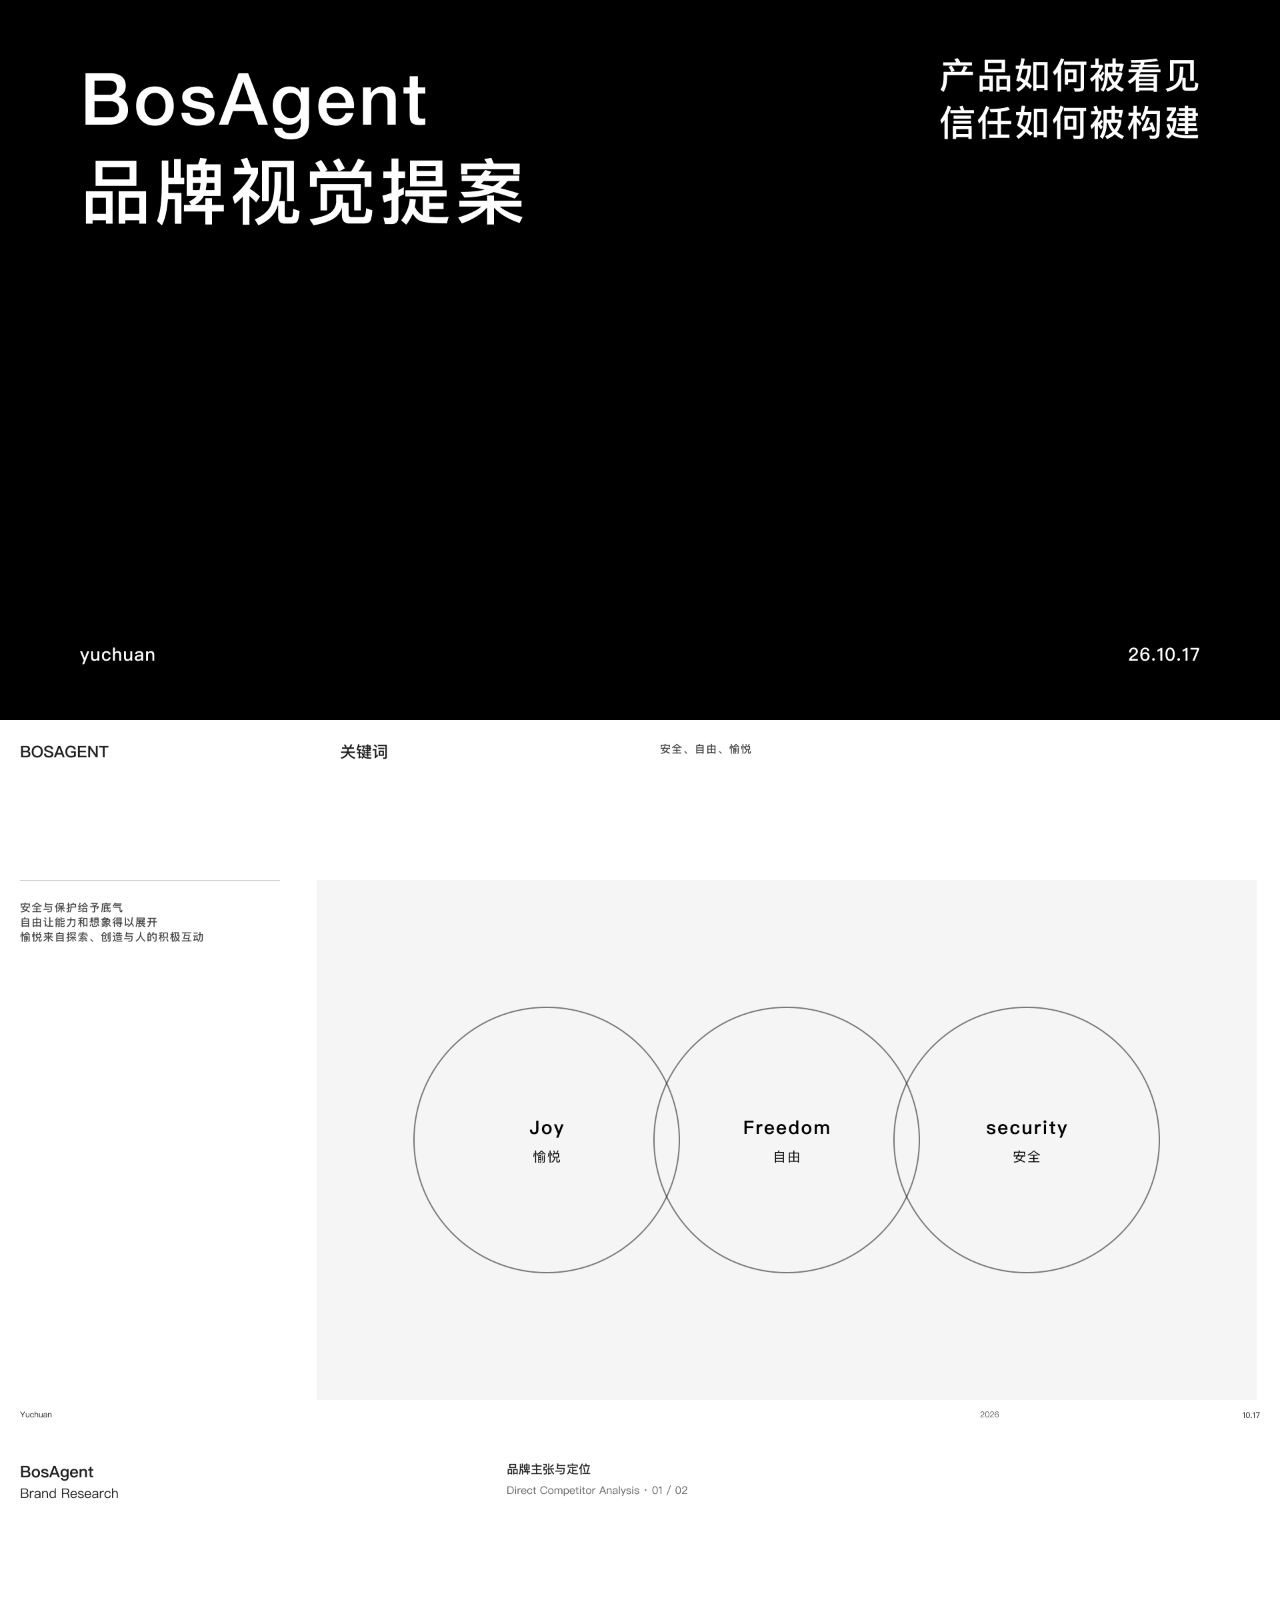
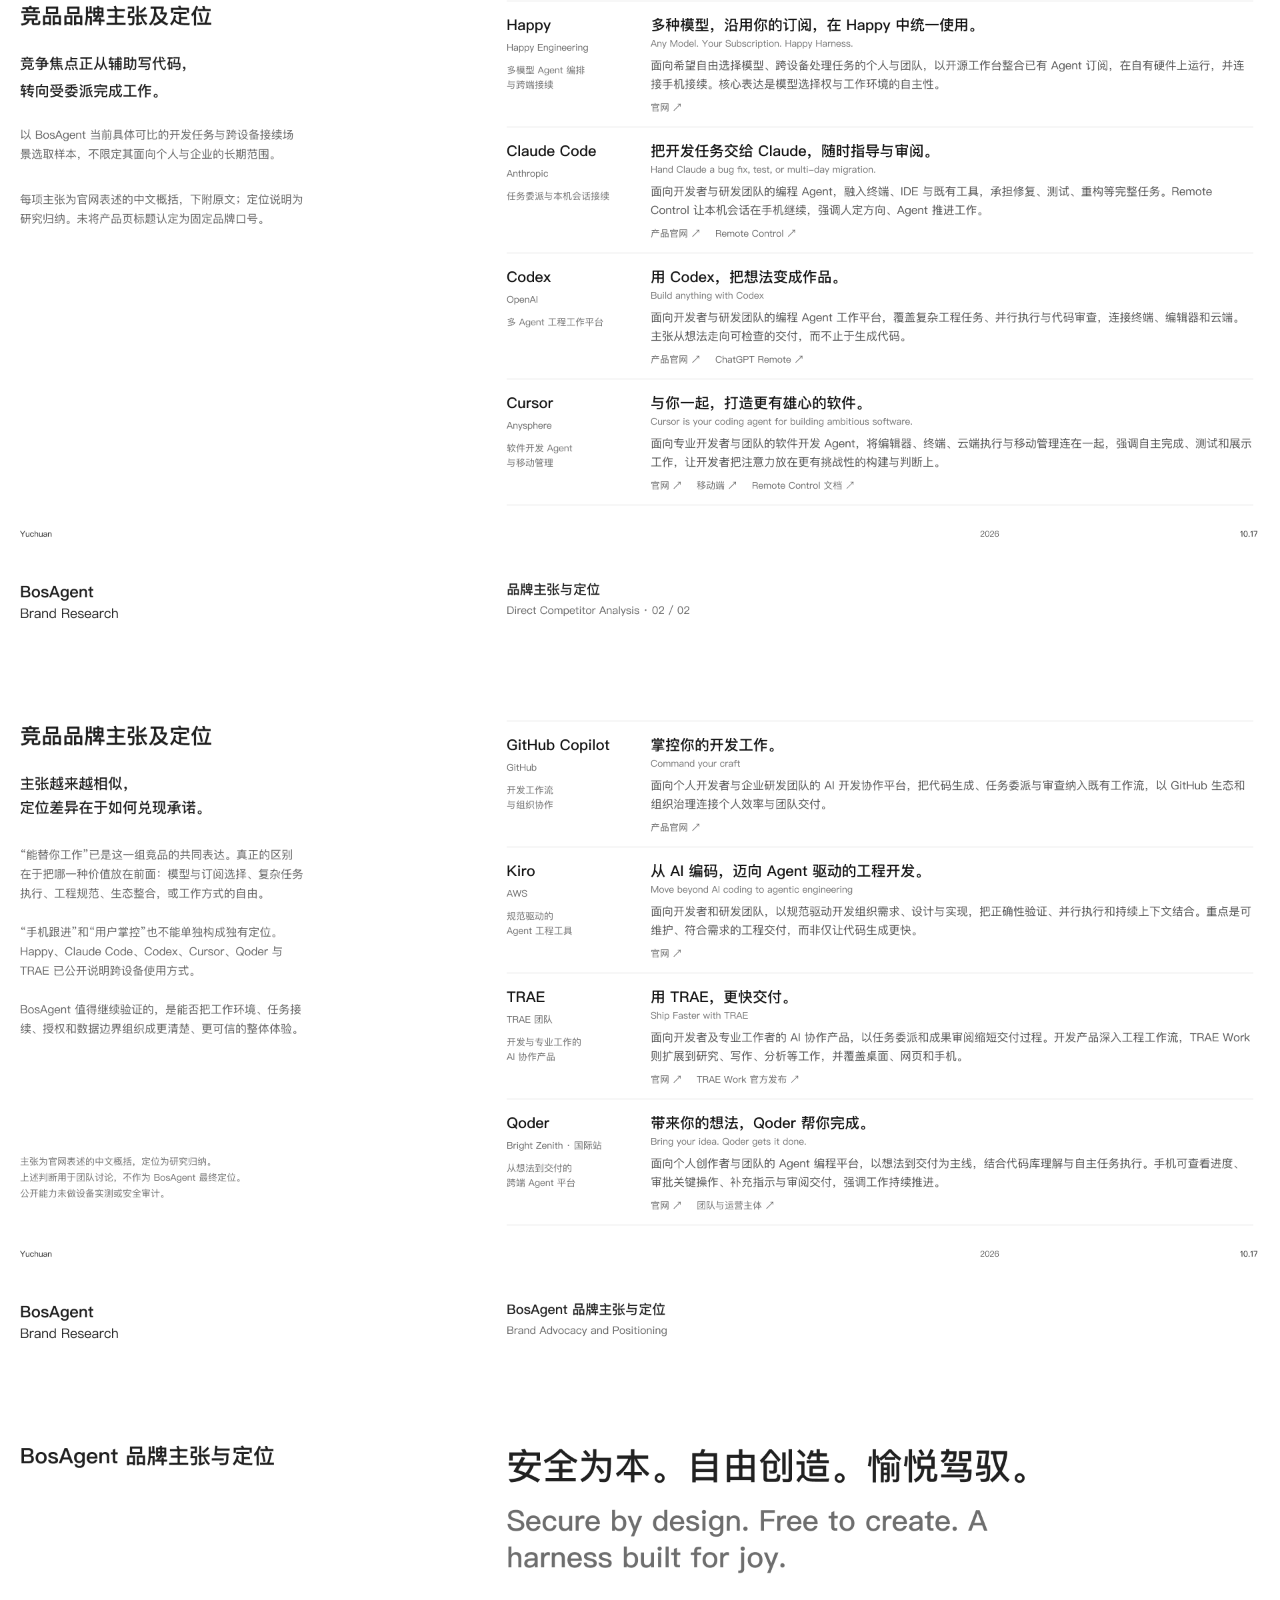
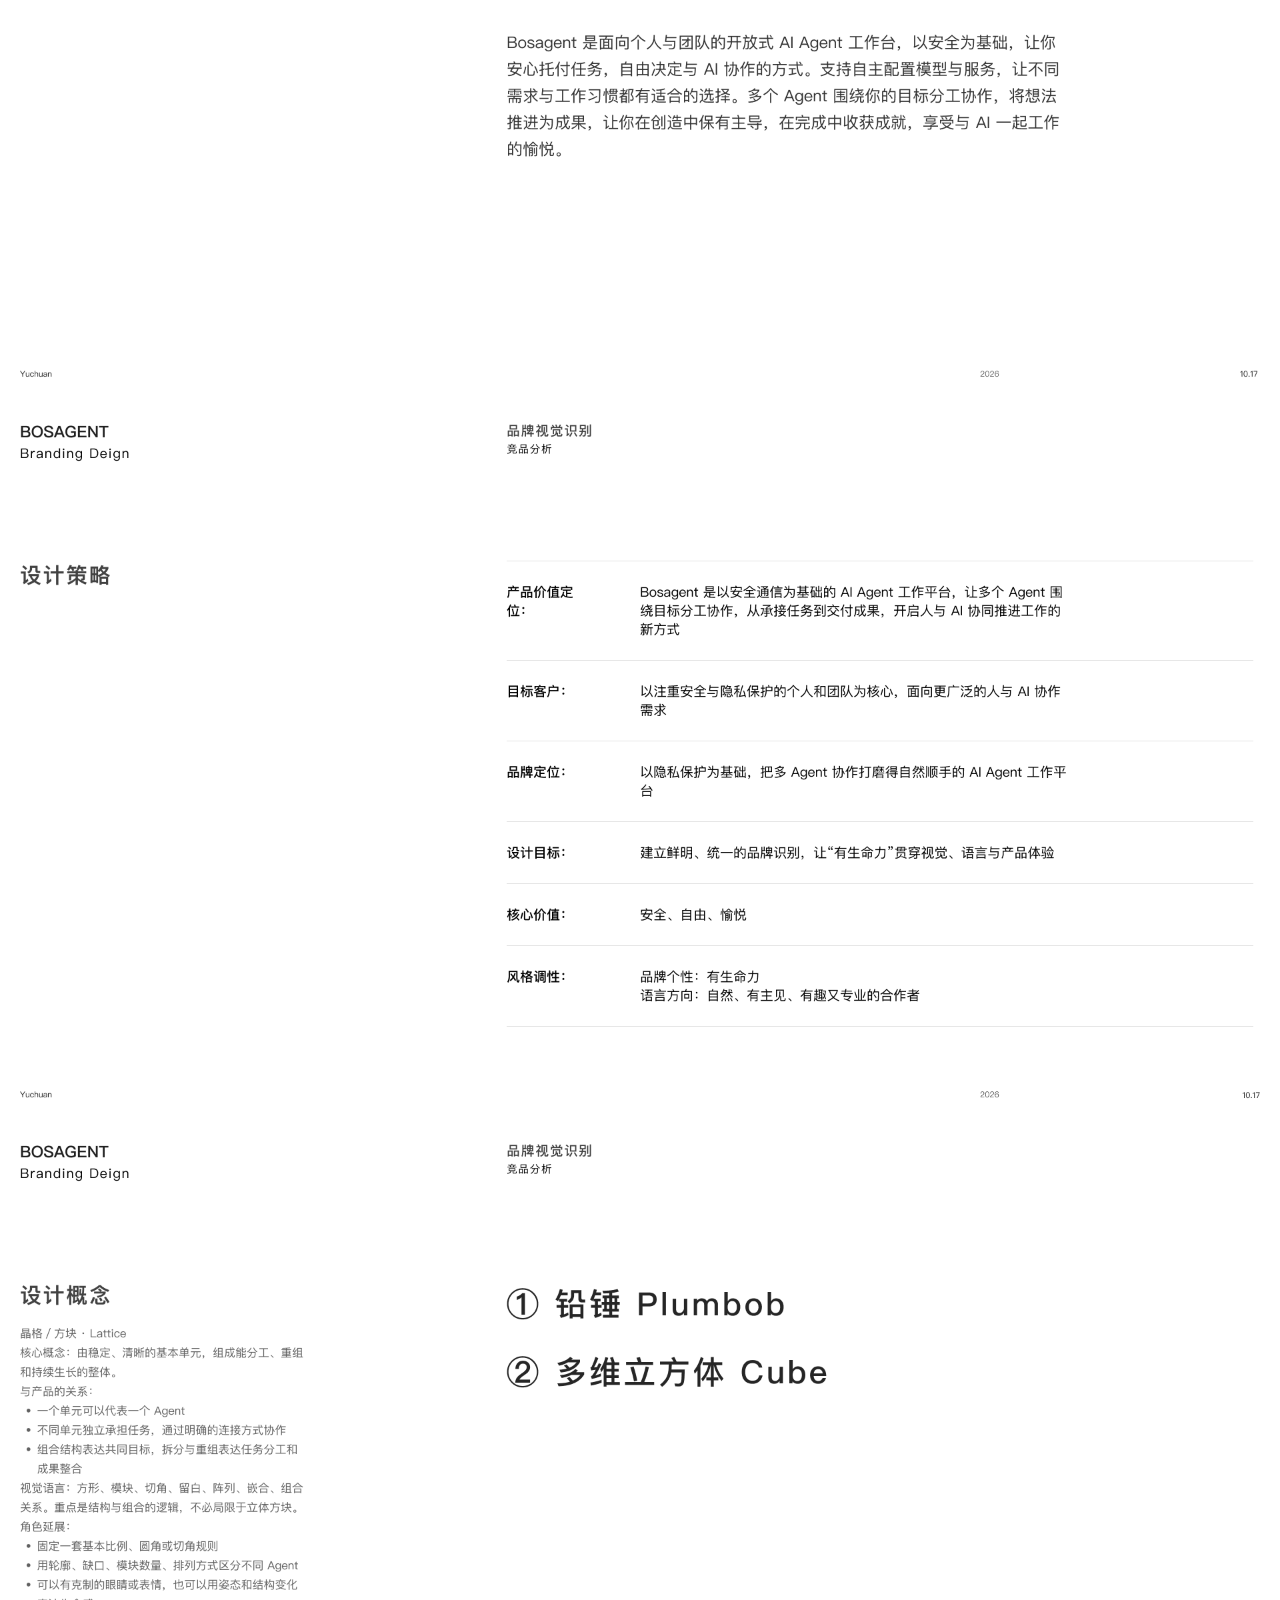
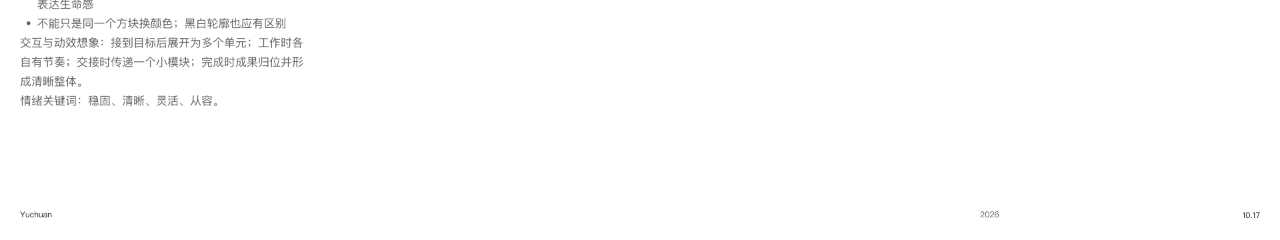
==== commit 6a102dcc: "Present the seven original Figma boards as one continuous page" ====
--- a/index.html
+++ b/index.html
@@ -1,80 +1,39 @@
 <!doctype html>
 <html lang="zh-CN">
 <head>
-<meta charset="UTF-8"><meta name="viewport" content="width=device-width,initial-scale=1">
-<meta name="robots" content="noindex,nofollow"><meta name="theme-color" content="#101010">
-<title>BosAgent · 品牌视觉提案</title>
-<meta name="description" content="产品如何被看见，信任如何被构建。BosAgent 品牌研究、定位与设计概念，团队阅读版。">
-<meta property="og:title" content="BosAgent · 品牌视觉提案">
-<meta property="og:description" content="产品如何被看见，信任如何被构建。品牌研究、定位与设计概念 · 2026.10.17">
-<meta property="og:type" content="website">
-<meta property="og:url" content="https://bosagent-brand-proposal.docilesole32.chatgpt.site">
-<meta property="og:image" content="https://bosagent-brand-proposal.docilesole32.chatgpt.site/assets/slide-01.png">
-<link rel="icon" href="assets/favicon.svg" type="image/svg+xml">
-<link rel="stylesheet" href="style.css"><script src="app.js" defer></script>
+  <meta charset="UTF-8">
+  <meta name="viewport" content="width=device-width,initial-scale=1">
+  <meta name="robots" content="noindex,nofollow">
+  <meta name="theme-color" content="#000000">
+  <title>BosAgent · 品牌视觉提案</title>
+  <meta name="description" content="BosAgent 品牌视觉提案，7 页原稿按顺序完整展示。">
+  <meta property="og:title" content="BosAgent · 品牌视觉提案">
+  <meta property="og:description" content="产品如何被看见，信任如何被构建。品牌视觉提案原稿 · 2026.10.17">
+  <meta property="og:type" content="website">
+  <meta property="og:url" content="https://yuchuanux-a11y.github.io/bosagent-brand-proposal/">
+  <meta property="og:image" content="https://yuchuanux-a11y.github.io/bosagent-brand-proposal/assets/slide-01.png">
+  <link rel="icon" href="assets/favicon.svg" type="image/svg+xml">
+  <style>
+    * { box-sizing: border-box; }
+    html, body { margin: 0; padding: 0; background: #fff; }
+    main { width: 100%; margin: 0; padding: 0; }
+    img { display: block; width: 100%; height: auto; margin: 0; padding: 0; }
+    @media print {
+      @page { size: landscape; margin: 0; }
+      img { break-after: page; break-inside: avoid; }
+      img:last-child { break-after: auto; }
+    }
+  </style>
 </head>
 <body>
-<a class="skip-link" href="#values">跳到正文</a>
-<header class="site-header">
- <a class="wordmark" href="#cover" aria-label="BosAgent，返回封面">BosAgent</a>
- <nav class="desktop-nav" aria-label="提案章节">
- <a href="#values">关键词</a><a href="#research">竞品研究</a><a href="#positioning">品牌定位</a><a href="#strategy">设计策略</a><a href="#concepts">设计概念</a>
- </nav>
- <div class="header-actions"><button data-open-slides="0">原稿 <span aria-hidden="true">↗</span></button><button id="share">分享链接</button></div>
-</header>
-<main>
-<section id="cover" class="hero">
- <div class="hero-top"><span class="eyebrow">BRAND VISUAL PROPOSAL</span><span class="edition">团队讨论稿 / 2026.10.17</span></div>
- <div class="hero-main"><h1><span>BosAgent</span><span>品牌视觉提案</span></h1><div class="hero-question"><p>产品如何被看见</p><p>信任如何被构建</p></div></div>
- <div class="hero-bottom"><div class="hero-meta"><span>Yuchuan</span><span>品牌研究 · 定位 · 设计概念</span></div><a class="scroll-link" href="#values">开始阅读 <span aria-hidden="true">↓</span></a></div>
-</section>
-<div class="content-wrap">
-<section id="values" class="chapter">
-<div class="section-top"><span class="section-number">01</span><div class="section-heading"><p class="eyebrow">BRAND VALUES</p><h2>关键词</h2></div><button class="text-button" data-open-slides="1">查看原稿 <span aria-hidden="true">↗</span></button></div>
-<div class="values-layout">
- <div class="values-copy"><p class="lead">安全、自由、愉悦</p><p>安全与保护给予底气<br>自由让能力和想象得以展开<br>愉悦来自探索、创造与人的积极互动</p></div>
- <div class="value-diagram" aria-label="愉悦、自由、安全相互连接"><div class="value-circle"><strong lang="en">Joy</strong><span>愉悦</span></div><div class="value-circle"><strong lang="en">Freedom</strong><span>自由</span></div><div class="value-circle"><strong lang="en">Security</strong><span>安全</span></div></div>
-</div>
-</section>
-<section id="research" class="chapter">
-<div class="section-top"><span class="section-number">02</span><div class="section-heading"><p class="eyebrow">BRAND RESEARCH</p><h2>竞品品牌主张及定位</h2></div><button class="text-button" data-open-slides="2">查看原稿 <span aria-hidden="true">↗</span></button></div>
-<div class="research-intro"><p class="lead">竞争焦点正从辅助写代码，<br>转向受委派完成工作。</p><div class="research-context"><p>以 BosAgent 当前具体可比的开发任务与跨设备接续场景选取样本，不限定其面向个人与企业的长期范围。</p><p>每项主张为官网表述的中文概括，下附原文；定位说明为研究归纳。未将产品页标题认定为固定品牌口号。</p></div></div>
-<div class="research-group"><div class="group-heading"><span>01 / 02</span><h3>从任务委派，到跨端协作</h3></div><div class="competitor-list"><article class="competitor"><div class="competitor-identity"><h4>Happy</h4><p class="company">Happy Engineering</p><p class="category">多模型 Agent 编排<br>与跨端接续</p></div><div class="competitor-copy"><h5>多种模型，沿用你的订阅，在 Happy 中统一使用。</h5><p class="original" lang="en">Any Model. Your Subscription. Happy Harness.</p><p class="description">面向希望自由选择模型、跨设备处理任务的个人与团队，以开源工作台整合已有 Agent 订阅，在自有硬件上运行，并连接手机接续。核心表达是模型选择权与工作环境的自主性。</p><div class="source-links"><a href="https://happy.engineering/" target="_blank" rel="noopener noreferrer">官网 ↗</a></div></div></article><article class="competitor"><div class="competitor-identity"><h4>Claude Code</h4><p class="company">Anthropic</p><p class="category">任务委派与本机会话接续</p></div><div class="competitor-copy"><h5>把开发任务交给 Claude，随时指导与审阅。</h5><p class="original" lang="en">Hand Claude a bug fix, test, or multi-day migration.</p><p class="description">面向开发者与研发团队的编程 Agent，融入终端、IDE 与既有工具，承担修复、测试、重构等完整任务。Remote Control 让本机会话在手机继续，强调人定方向、Agent 推进工作。</p><div class="source-links"><a href="https://claude.com/product/claude-code" target="_blank" rel="noopener noreferrer">产品官网 ↗</a><a href="https://code.claude.com/docs/en/remote-control" target="_blank" rel="noopener noreferrer">Remote Control ↗</a></div></div></article><article class="competitor"><div class="competitor-identity"><h4>Codex</h4><p class="company">OpenAI</p><p class="category">多 Agent 工程工作平台</p></div><div class="competitor-copy"><h5>用 Codex，把想法变成作品。</h5><p class="original" lang="en">Build anything with Codex</p><p class="description">面向开发者与研发团队的编程 Agent 工作平台，覆盖复杂工程任务、并行执行与代码审查，连接终端、编辑器和云端。<br>主张从想法走向可检查的交付，而不止于生成代码。</p><div class="source-links"><a href="https://openai.com/codex/" target="_blank" rel="noopener noreferrer">产品官网 ↗</a><a href="https://chatgpt.com/remote/" target="_blank" rel="noopener noreferrer">ChatGPT Remote ↗</a></div></div></article><article class="competitor"><div class="competitor-identity"><h4>Cursor</h4><p class="company">Anysphere</p><p class="category">软件开发 Agent<br>与移动管理</p></div><div class="competitor-copy"><h5>与你一起，打造更有雄心的软件。</h5><p class="original" lang="en">Cursor is your coding agent for building ambitious software.</p><p class="description">面向专业开发者与团队的软件开发 Agent，将编辑器、终端、云端执行与移动管理连在一起，强调自主完成、测试和展示工作，让开发者把注意力放在更有挑战性的构建与判断上。</p><div class="source-links"><a href="https://cursor.com/" target="_blank" rel="noopener noreferrer">官网 ↗</a><a href="https://cursor.com/mobile" target="_blank" rel="noopener noreferrer">移动端 ↗</a><a href="https://cursor.com/docs/cloud-agent/mobile#remote-control" target="_blank" rel="noopener noreferrer">Remote Control 文档 ↗</a></div></div></article></div></div>
-<div class="research-group"><div class="group-heading"><span>02 / 02</span><h3>从开发工作流，到完整交付</h3><button class="text-button" data-open-slides="3">查看原稿 <span aria-hidden="true">↗</span></button></div><div class="competitor-list"><article class="competitor"><div class="competitor-identity"><h4>GitHub Copilot</h4><p class="company">GitHub</p><p class="category">开发工作流<br>与组织协作</p></div><div class="competitor-copy"><h5>掌控你的开发工作。</h5><p class="original" lang="en">Command your craft</p><p class="description">面向个人开发者与企业研发团队的 AI 开发协作平台，把代码生成、任务委派与审查纳入既有工作流，以 GitHub 生态和组织治理连接个人效率与团队交付。</p><div class="source-links"><a href="https://github.com/features/copilot" target="_blank" rel="noopener noreferrer">产品官网 ↗</a></div></div></article><article class="competitor"><div class="competitor-identity"><h4>Kiro</h4><p class="company">AWS</p><p class="category">规范驱动的<br>Agent 工程工具</p></div><div class="competitor-copy"><h5>从 AI 编码，迈向 Agent 驱动的工程开发。</h5><p class="original" lang="en">Move beyond AI coding to agentic engineering</p><p class="description">面向开发者和研发团队，以规范驱动开发组织需求、设计与实现，把正确性验证、并行执行和持续上下文结合。重点是可维护、符合需求的工程交付，而非仅让代码生成更快。</p><div class="source-links"><a href="https://kiro.dev/" target="_blank" rel="noopener noreferrer">官网 ↗</a></div></div></article><article class="competitor"><div class="competitor-identity"><h4>TRAE</h4><p class="company">TRAE 团队</p><p class="category">开发与专业工作的<br>AI 协作产品</p></div><div class="competitor-copy"><h5>用 TRAE，更快交付。</h5><p class="original" lang="en">Ship Faster with TRAE</p><p class="description">面向开发者及专业工作者的 AI 协作产品，以任务委派和成果审阅缩短交付过程。开发产品深入工程工作流，TRAE Work 则扩展到研究、写作、分析等工作，并覆盖桌面、网页和手机。</p><div class="source-links"><a href="https://www.trae.ai/" target="_blank" rel="noopener noreferrer">官网 ↗</a><a href="https://www.trae.ai/blog/trae_work_0609" target="_blank" rel="noopener noreferrer">TRAE Work 官方发布 ↗</a></div></div></article><article class="competitor"><div class="competitor-identity"><h4>Qoder</h4><p class="company">Bright Zenith · 国际站</p><p class="category">从想法到交付的<br>跨端 Agent 平台</p></div><div class="competitor-copy"><h5>带来你的想法，Qoder 帮你完成。</h5><p class="original" lang="en">Bring your idea. Qoder gets it done.</p><p class="description">面向个人创作者与团队的 Agent 编程平台，以想法到交付为主线，结合代码库理解与自主任务执行。手机可查看进度、审批关键操作、补充指示与审阅交付，强调工作持续推进。</p><div class="source-links"><a href="https://qoder.com/" target="_blank" rel="noopener noreferrer">官网 ↗</a><a href="https://qoder.com/about-us" target="_blank" rel="noopener noreferrer">团队与运营主体 ↗</a></div></div></article></div></div>
-<div class="research-takeaway"><p class="eyebrow">RESEARCH OBSERVATION</p><h3>主张越来越相似，<br>定位差异在于如何兑现承诺。</h3><p>“能替你工作”已是这一组竞品的共同表达。真正的区别在于把哪一种价值放在前面：模型与订阅选择、复杂任务执行、工程规范、生态整合，或工作方式的自由。</p><p>“手机跟进”和“用户掌控”也不能单独构成独有定位。Happy、Claude Code、Codex、Cursor、Qoder 与 TRAE 已公开说明跨设备使用方式。</p><p>BosAgent 值得继续验证的，是能否把工作环境、任务接续、授权和数据边界组织成更清楚、更可信的整体体验。</p><p class="research-note">主张为官网表述的中文概括，定位为研究归纳。<br>上述判断用于团队讨论，不作为 BosAgent 最终定位。<br>公开能力未做设备实测或安全审计。</p></div>
-</section>
-<section id="positioning" class="chapter dark-chapter">
-<div class="section-top"><span class="section-number">03</span><div class="section-heading"><p class="eyebrow">BRAND POSITIONING</p><h2>BosAgent 品牌主张与定位</h2></div><button class="text-button" data-open-slides="4">查看原稿 <span aria-hidden="true">↗</span></button></div>
-<div class="positioning-statement"><h3><span>安全为本。</span><span>自由创造。</span><span>愉悦驾驭。</span></h3></div>
-<p class="positioning-en" lang="en">Secure by design. Free to create. A harness built for joy.</p>
-<p class="positioning-body">Bosagent 是面向个人与团队的开放式 AI Agent 工作台，以安全为基础，让你安心托付任务，自由决定与 AI 协作的方式。支持自主配置模型与服务，让不同需求与工作习惯都有适合的选择。多个 Agent 围绕你的目标分工协作，将想法推进为成果，让你在创造中保有主导，在完成中收获成就，享受与 AI 一起工作的愉悦。</p>
-</section>
-<section id="strategy" class="chapter">
-<div class="section-top"><span class="section-number">04</span><div class="section-heading"><p class="eyebrow">DESIGN STRATEGY</p><h2>设计策略</h2></div><button class="text-button" data-open-slides="5">查看原稿 <span aria-hidden="true">↗</span></button></div>
-<dl class="strategy-list"><div class="strategy-row"><dt>产品价值定位：</dt><dd>Bosagent 是以安全通信为基础的 AI Agent 工作平台，让多个 Agent 围绕目标分工协作，从承接任务到交付成果，开启人与 AI 协同推进工作的新方式</dd></div><div class="strategy-row"><dt>目标客户：</dt><dd>以注重安全与隐私保护的个人和团队为核心，面向更广泛的人与 AI 协作需求</dd></div><div class="strategy-row"><dt>品牌定位：</dt><dd>以隐私保护为基础，把多 Agent 协作打磨得自然顺手的 AI Agent 工作平台</dd></div><div class="strategy-row"><dt>设计目标：</dt><dd>建立鲜明、统一的品牌识别，让“有生命力”贯穿视觉、语言与产品体验</dd></div><div class="strategy-row"><dt>核心价值：</dt><dd>安全、自由、愉悦</dd></div><div class="strategy-row"><dt>风格调性：</dt><dd>品牌个性：有生命力<br>语言方向：自然、有主见、有趣又专业的合作者</dd></div></dl>
-</section>
-<section id="concepts" class="chapter">
-<div class="section-top"><span class="section-number">05</span><div class="section-heading"><p class="eyebrow">DESIGN CONCEPTS</p><h2>设计概念</h2></div><button class="text-button" data-open-slides="6">查看原稿 <span aria-hidden="true">↗</span></button></div>
-<div class="concept-names"><div class="concept-name"><span class="index">①</span><h3>铅锤</h3><span class="english" lang="en">Plumbob</span></div><div class="concept-name"><span class="index">②</span><h3>多维立方体</h3><span class="english" lang="en">Cube</span></div></div>
-<div class="concept-detail"><header><p class="eyebrow">CONCEPT NOTES</p><h3>晶格／方块 · Lattice</h3></header><p class="lead">核心概念：由稳定、清晰的基本单元，组成能分工、重组和持续生长的整体。</p>
-<div class="concept-grid">
- <div class="concept-block"><h4>与产品的关系：</h4><ul><li>一个单元可以代表一个 Agent</li><li>不同单元独立承担任务，通过明确的连接方式协作</li><li>组合结构表达共同目标，拆分与重组表达任务分工和成果整合</li></ul></div>
- <div class="concept-block"><h4>视觉语言</h4><p>方形、模块、切角、留白、阵列、嵌合、组合关系。重点是结构与组合的逻辑，不必局限于立体方块。</p></div>
- <div class="concept-block"><h4>角色延展：</h4><ul><li>固定一套基本比例、圆角或切角规则</li><li>用轮廓、缺口、模块数量、排列方式区分不同 Agent</li><li>可以有克制的眼睛或表情，也可以用姿态和结构变化表达生命感</li><li>不能只是同一个方块换颜色；黑白轮廓也应有区别</li></ul></div>
- <div class="concept-block"><h4>交互与动效想象</h4><p>接到目标后展开为多个单元；工作时各自有节奏；交接时传递一个小模块；完成时成果归位并形成清晰整体。</p></div>
-</div><p class="emotion-line"><span>情绪关键词</span><strong>稳固、清晰、灵活、从容。</strong></p></div>
-</section>
-<section id="originals" class="chapter">
-<div class="section-top"><span class="section-number">06</span><div class="section-heading"><p class="eyebrow">ORIGINAL BOARDS</p><h2>原稿一览</h2></div><button class="text-button" data-open-slides="0">查看原稿 <span aria-hidden="true">↗</span></button></div>
-<div class="original-grid"><button class="slide-thumb" data-open-slides="0"><img src="assets/slide-01.png" width="1920" height="1080" loading="lazy" alt="封面原稿"><span><span>01</span> 封面 <span aria-hidden="true">↗</span></span></button><button class="slide-thumb" data-open-slides="1"><img src="assets/slide-02.png" width="1920" height="1080" loading="lazy" alt="关键词原稿"><span><span>02</span> 关键词 <span aria-hidden="true">↗</span></span></button><button class="slide-thumb" data-open-slides="2"><img src="assets/slide-03.png" width="1920" height="1080" loading="lazy" alt="竞品分析 01原稿"><span><span>03</span> 竞品分析 01 <span aria-hidden="true">↗</span></span></button><button class="slide-thumb" data-open-slides="3"><img src="assets/slide-04.png" width="1920" height="1080" loading="lazy" alt="竞品分析 02原稿"><span><span>04</span> 竞品分析 02 <span aria-hidden="true">↗</span></span></button><button class="slide-thumb" data-open-slides="4"><img src="assets/slide-05.png" width="1920" height="1080" loading="lazy" alt="品牌主张与定位原稿"><span><span>05</span> 品牌主张与定位 <span aria-hidden="true">↗</span></span></button><button class="slide-thumb" data-open-slides="5"><img src="assets/slide-06.png" width="1920" height="1080" loading="lazy" alt="设计策略原稿"><span><span>06</span> 设计策略 <span aria-hidden="true">↗</span></span></button><button class="slide-thumb" data-open-slides="6"><img src="assets/slide-07.png" width="1920" height="1080" loading="lazy" alt="设计概念原稿"><span><span>07</span> 设计概念 <span aria-hidden="true">↗</span></span></button></div>
-</section>
-</div>
-</main>
-<footer class="site-footer"><div><a class="wordmark" href="#cover">BosAgent</a><p>品牌视觉提案 · 团队讨论稿</p></div><div><p>提案日期 2026.10.17 · 网页整理 2026.10.22</p><p>根据 Figma 所选 7 页整理，网页内容为该版本快照。</p><a href="https://www.figma.com/design/SazE1OloLHYjwP6ABQH9xo/Bosagent?node-id=2-2" target="_blank" rel="noopener noreferrer">在 Figma 中查看 <span aria-hidden="true">↗</span></a></div></footer>
-<dialog id="slides" class="viewer" aria-labelledby="viewer-title">
- <div class="viewer-header"><h2 id="viewer-title">原稿 · <span id="slide-title">封面</span></h2><button id="close-viewer" autofocus aria-label="关闭原稿">关闭 <span aria-hidden="true">×</span></button></div>
- <div class="slide-stage"><img id="slide-image" alt="封面原稿" width="1920" height="1080"></div>
- <div class="viewer-footer"><button id="prev-slide" aria-label="上一页">← 上一页</button><p id="slide-counter" aria-live="polite">01 / 07</p><button id="next-slide" aria-label="下一页">下一页 →</button><a id="slide-download" target="_blank" rel="noopener noreferrer">打开大图 ↗</a></div>
-</dialog>
-<div id="toast" role="status" aria-live="polite"></div>
-</body></html>
+  <main aria-label="BosAgent 品牌视觉提案，7 页原稿">
+    <img src="assets/slide-01.png" width="1920" height="1080" alt="封面" fetchpriority="high" decoding="async">
+    <img src="assets/slide-02.png" width="1920" height="1080" alt="关键词" loading="lazy" decoding="async">
+    <img src="assets/slide-03.png" width="1920" height="1080" alt="竞品品牌主张及定位 01" loading="lazy" decoding="async">
+    <img src="assets/slide-04.png" width="1920" height="1080" alt="竞品品牌主张及定位 02" loading="lazy" decoding="async">
+    <img src="assets/slide-05.png" width="1920" height="1080" alt="品牌主张与定位" loading="lazy" decoding="async">
+    <img src="assets/slide-06.png" width="1920" height="1080" alt="设计策略" loading="lazy" decoding="async">
+    <img src="assets/slide-07.png" width="1920" height="1080" alt="设计概念" loading="lazy" decoding="async">
+  </main>
+</body>
+</html>
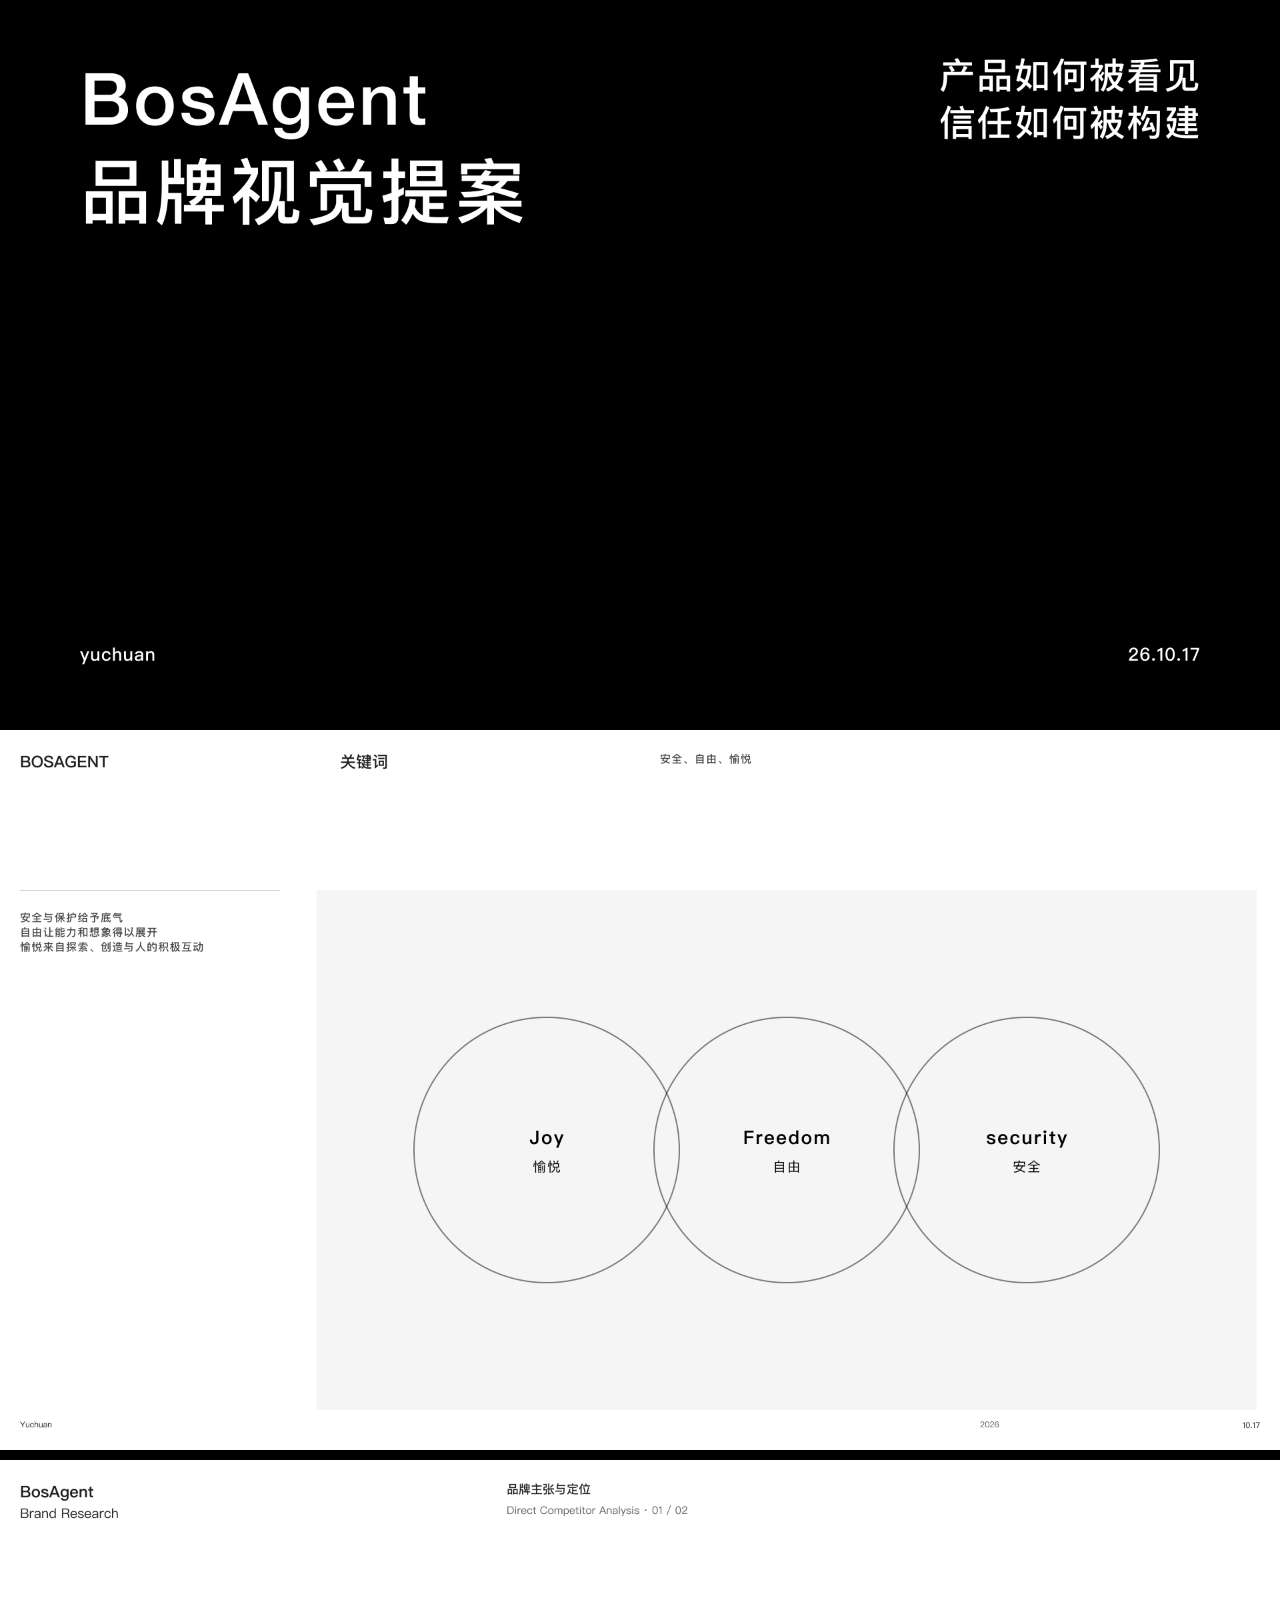
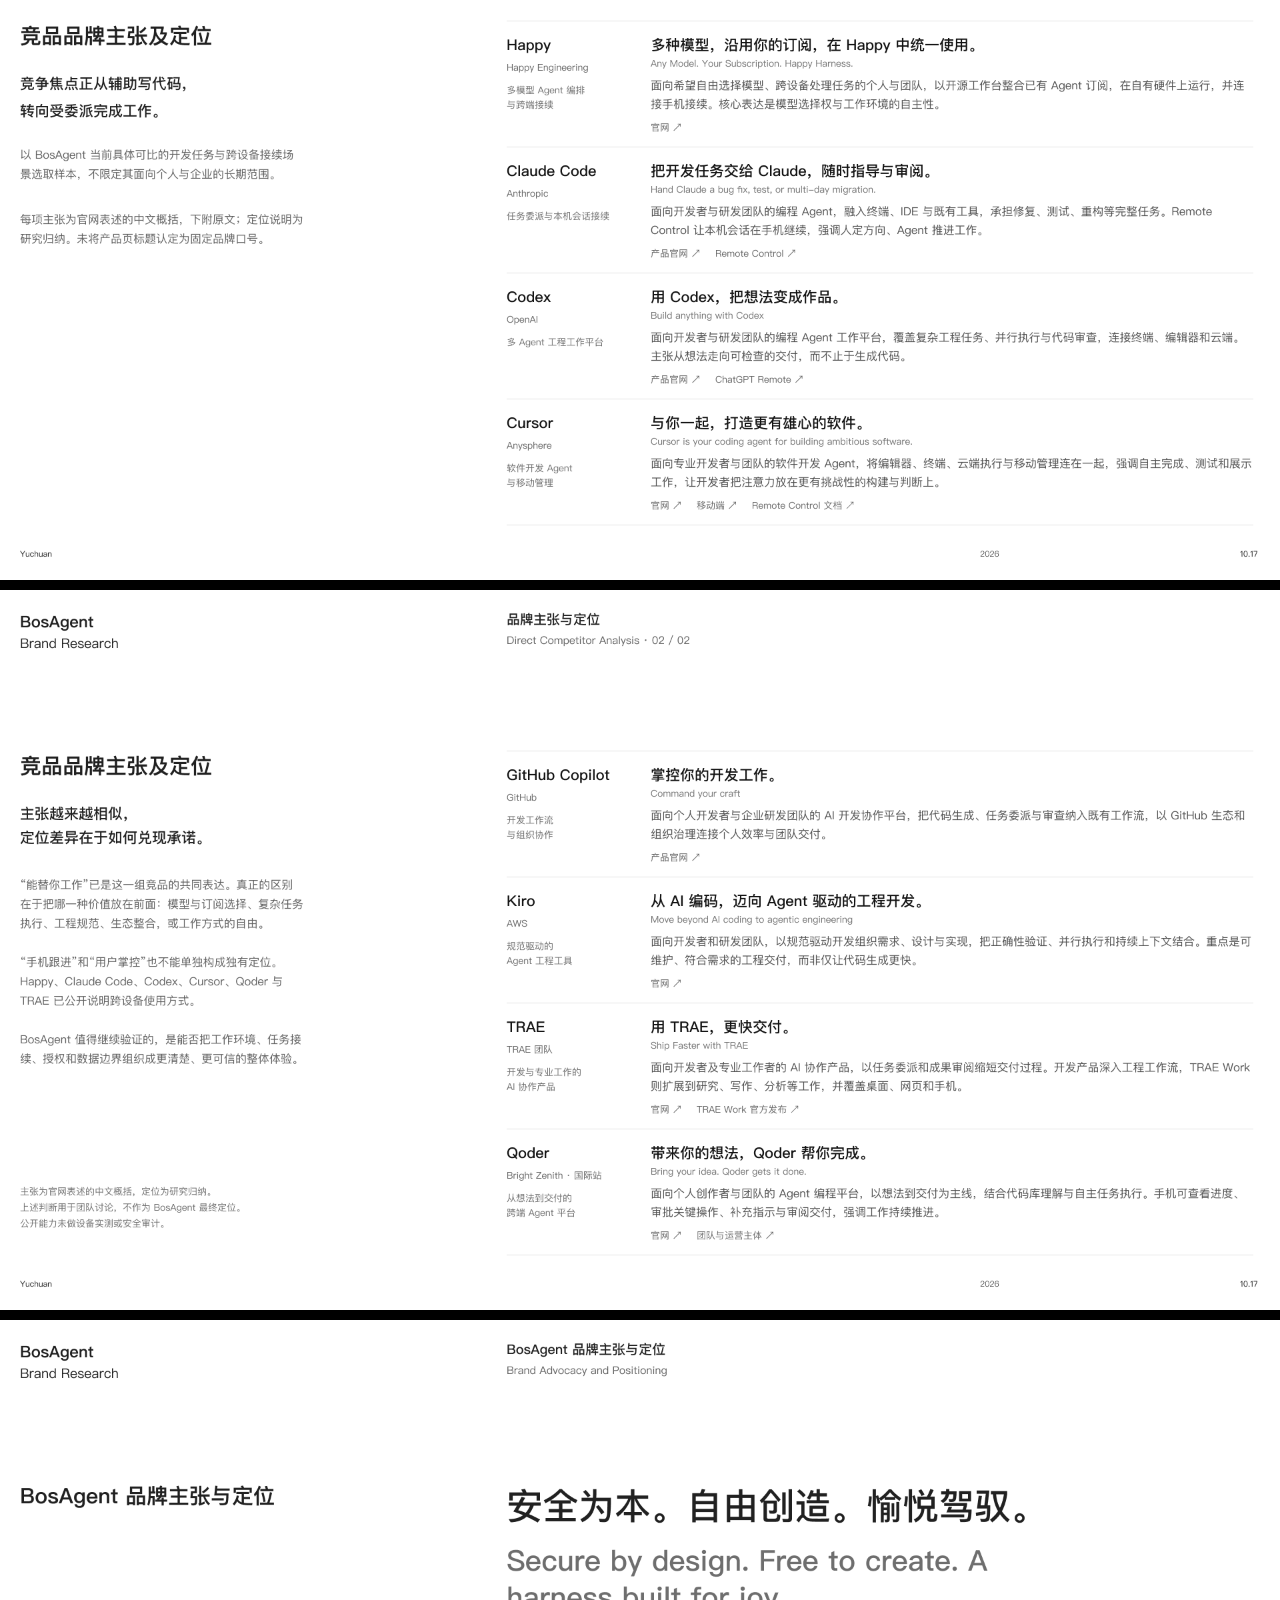
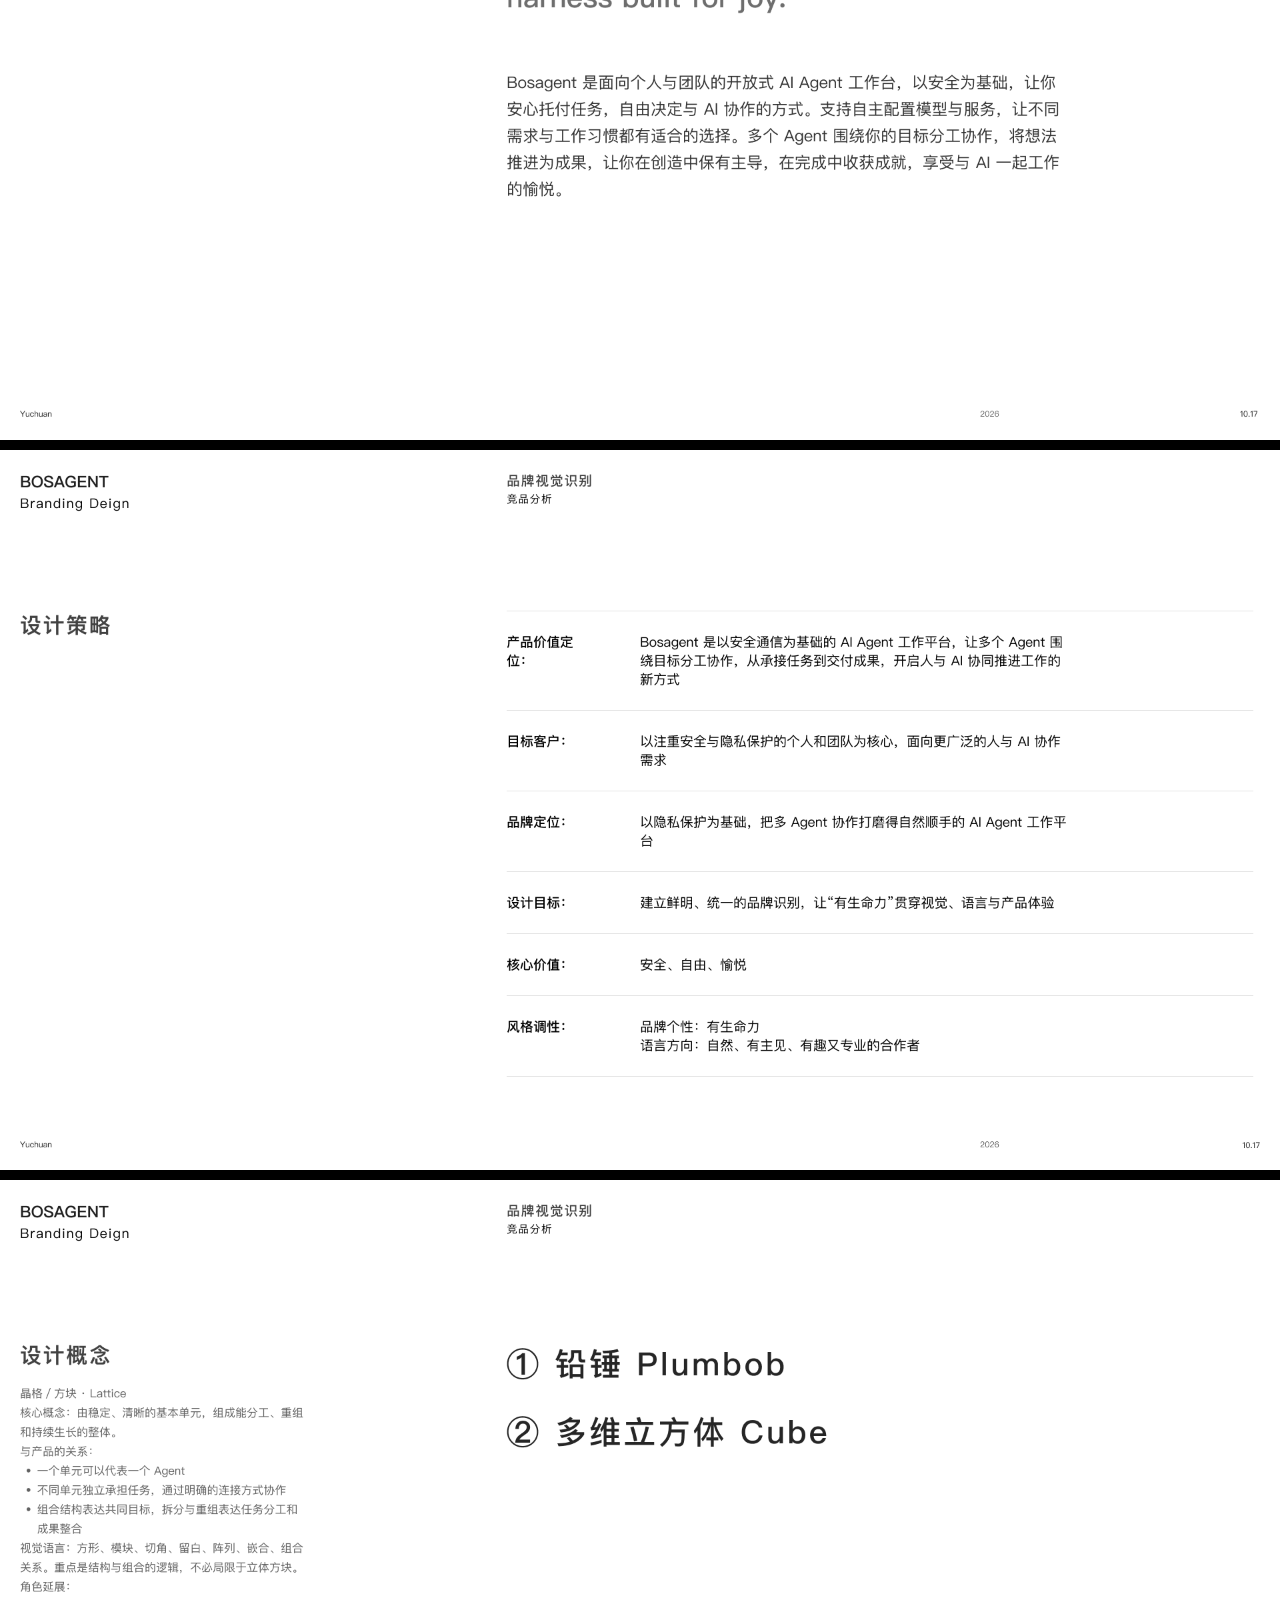
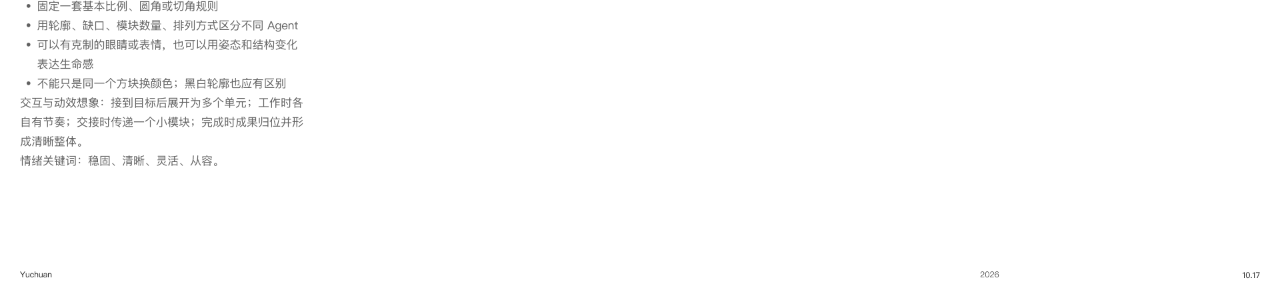
==== commit 35772e9b: "Separate original boards with 10px black dividers" ====
--- a/index.html
+++ b/index.html
@@ -16,11 +16,13 @@
   <style>
     * { box-sizing: border-box; }
     html, body { margin: 0; padding: 0; background: #fff; }
-    main { width: 100%; margin: 0; padding: 0; }
+    main { width: 100%; margin: 0; padding: 0; background: #000; }
     img { display: block; width: 100%; height: auto; margin: 0; padding: 0; }
+    img + img { margin-top: 10px; }
     @media print {
       @page { size: landscape; margin: 0; }
       img { break-after: page; break-inside: avoid; }
+      img + img { margin-top: 0; }
       img:last-child { break-after: auto; }
     }
   </style>
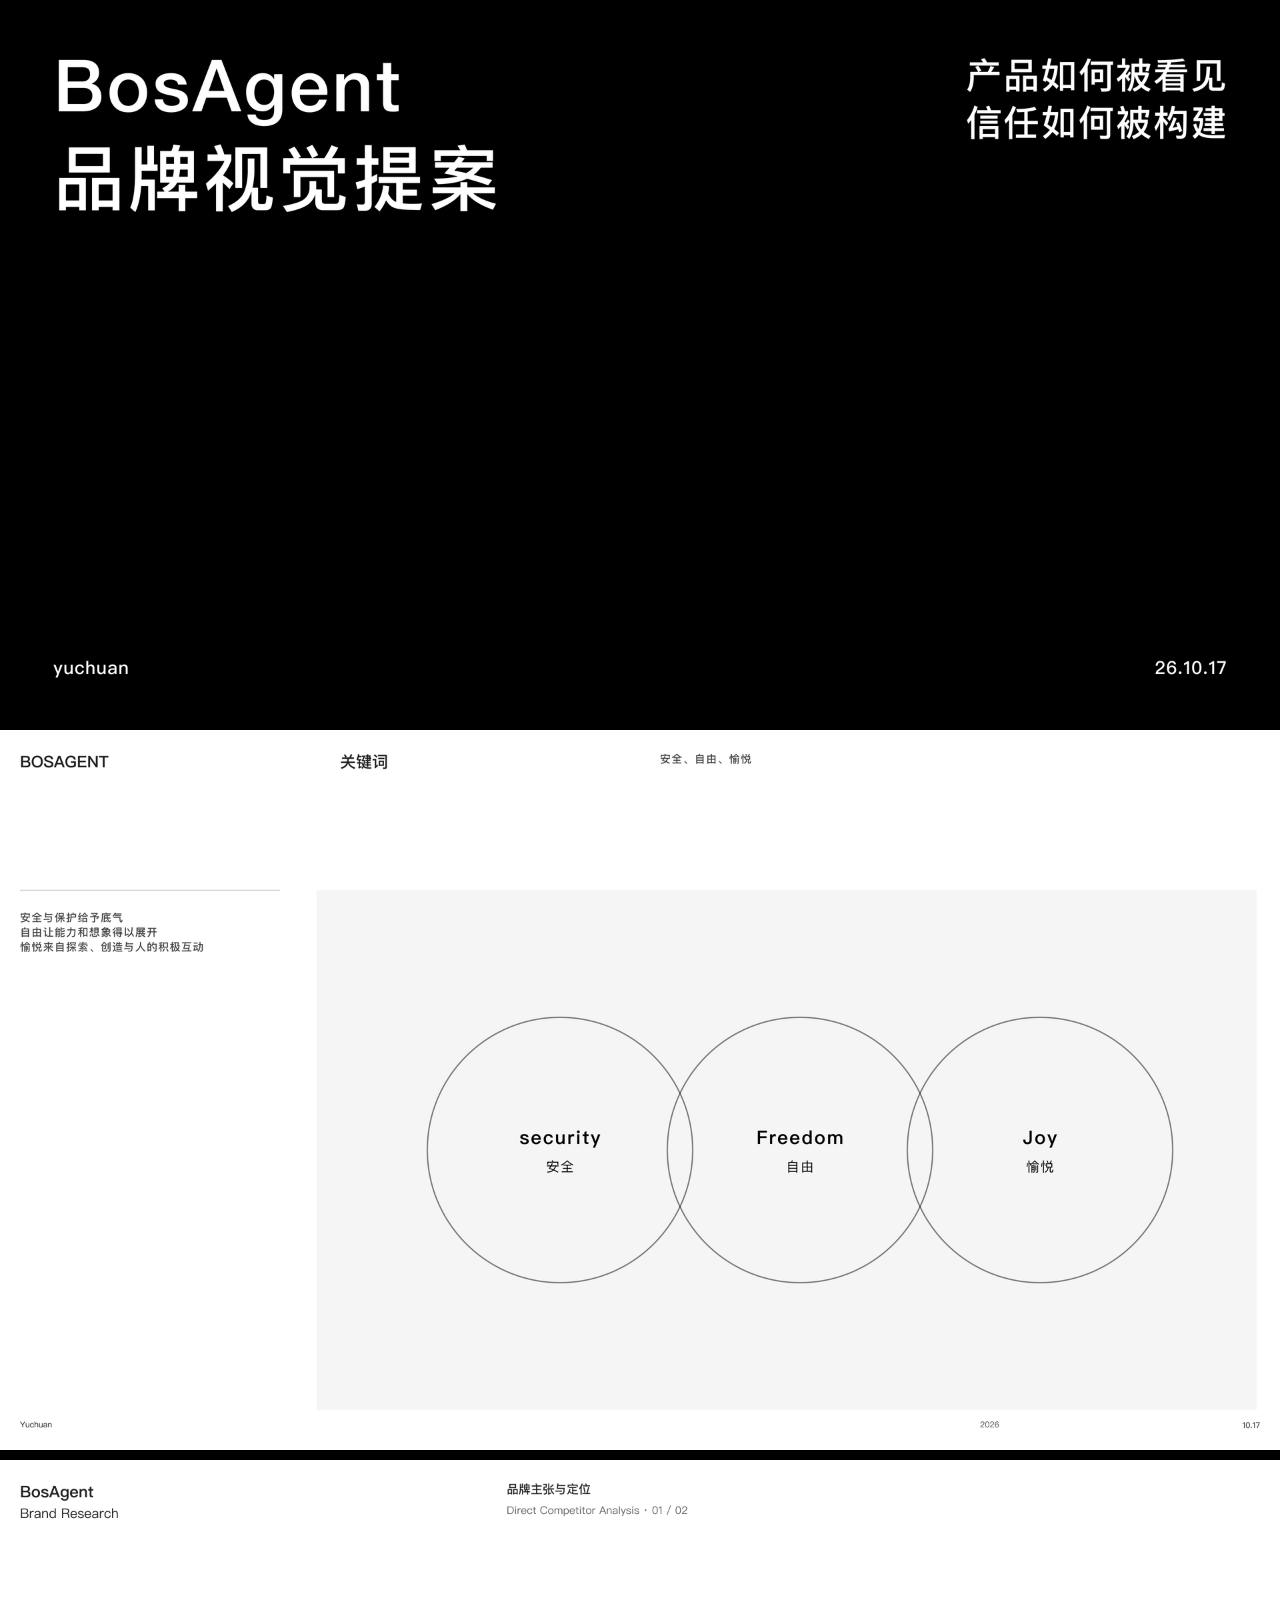
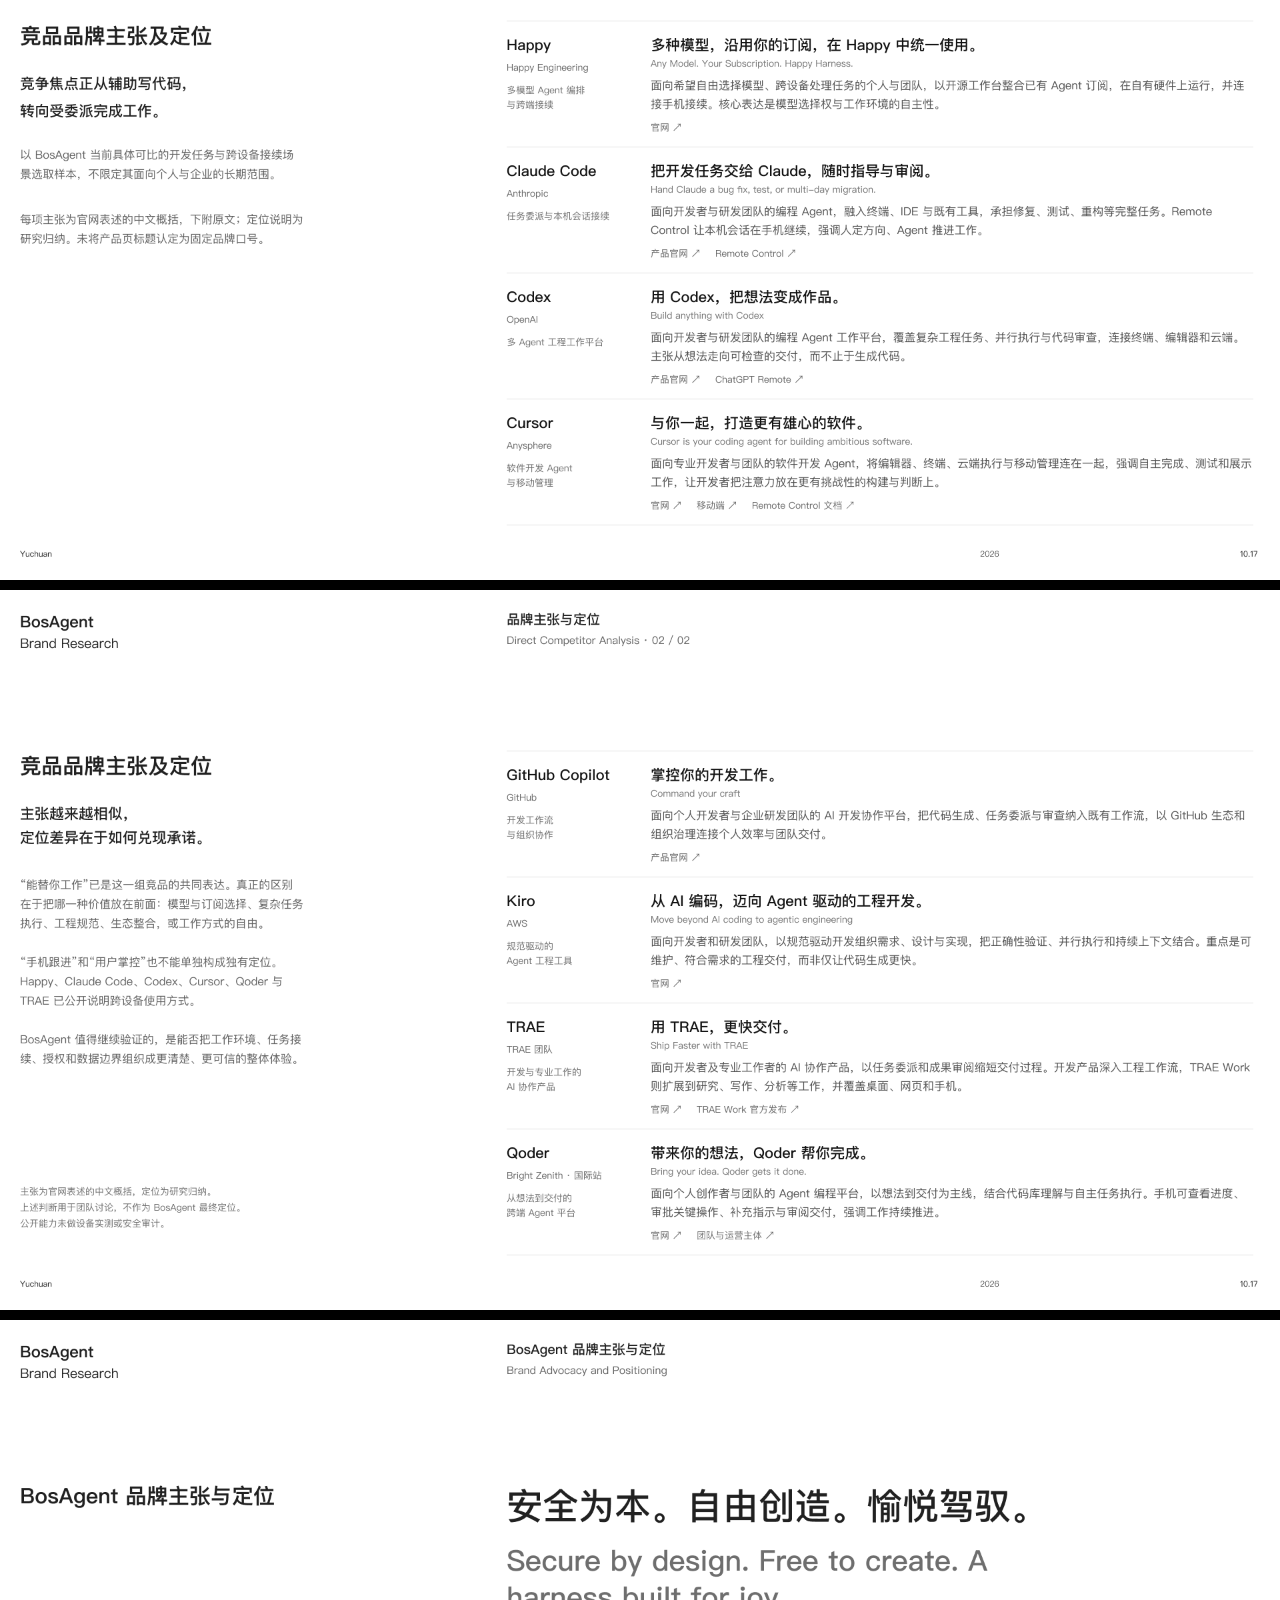
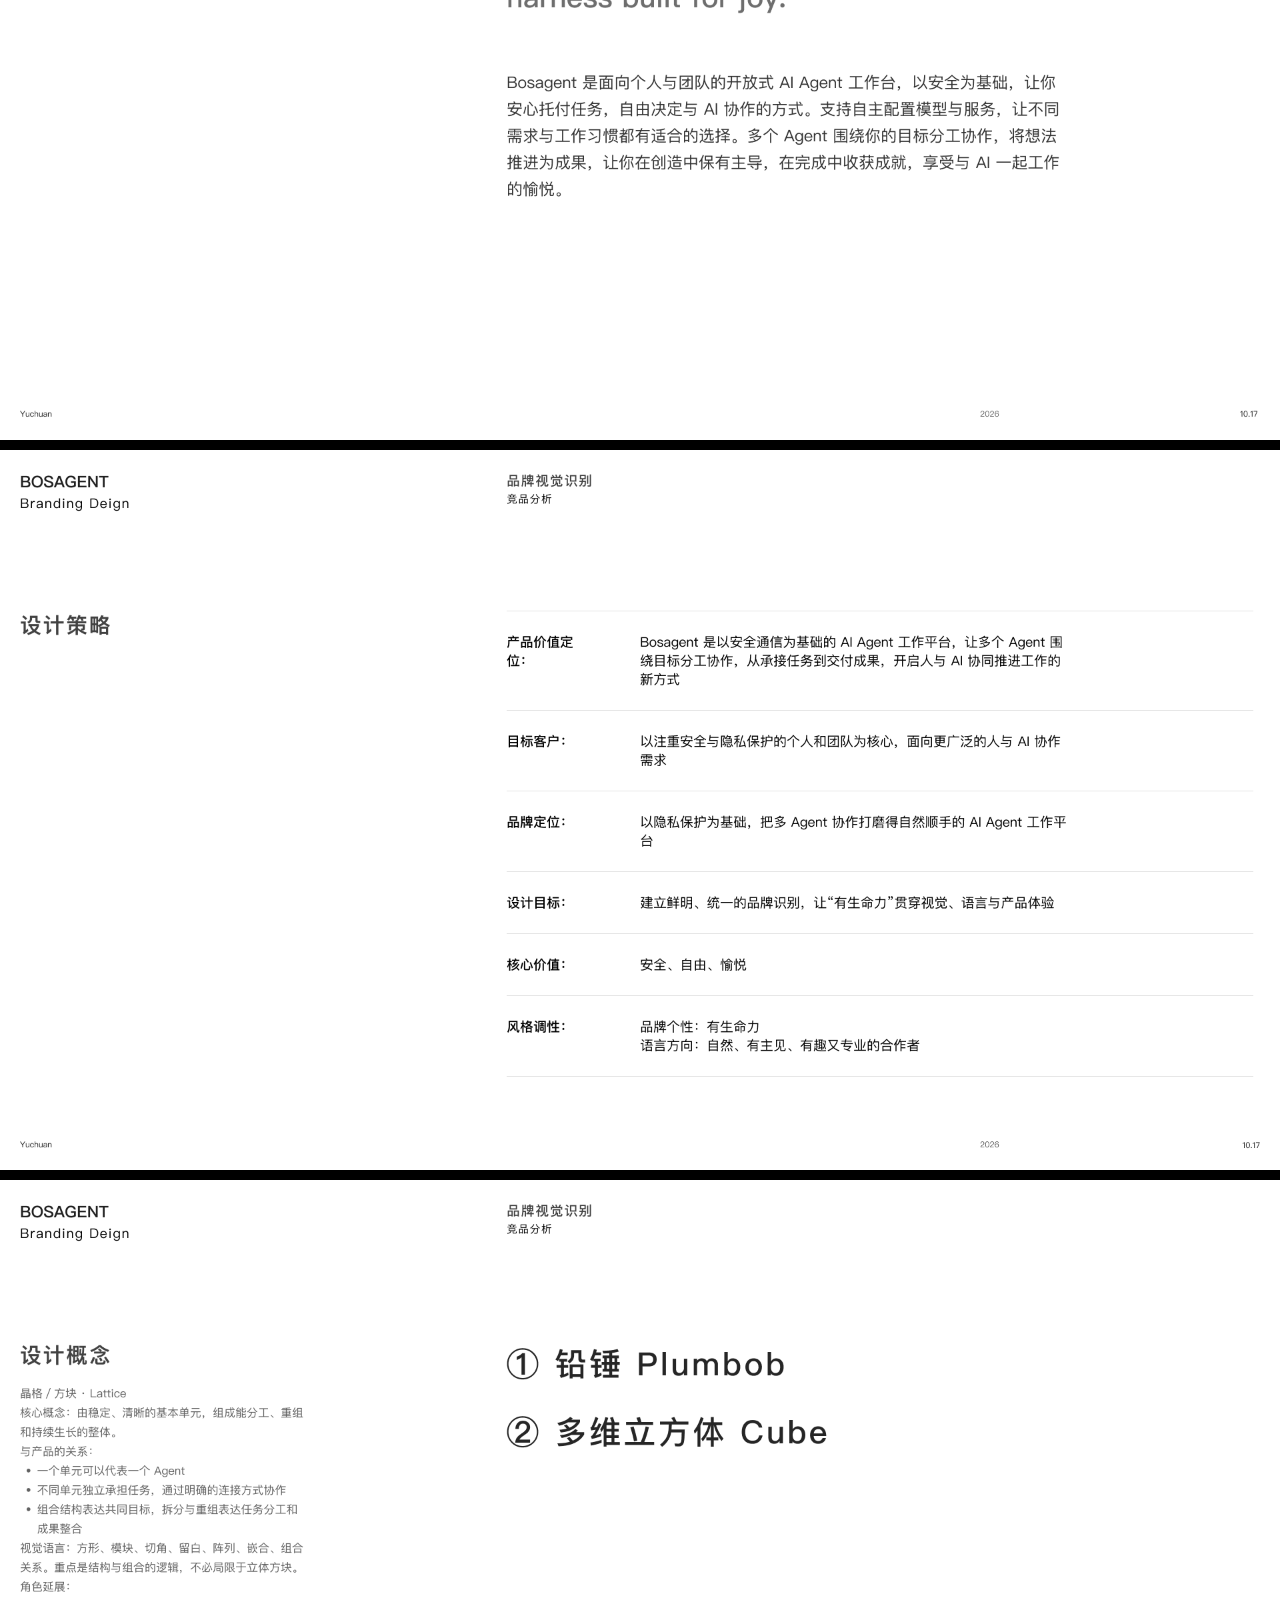
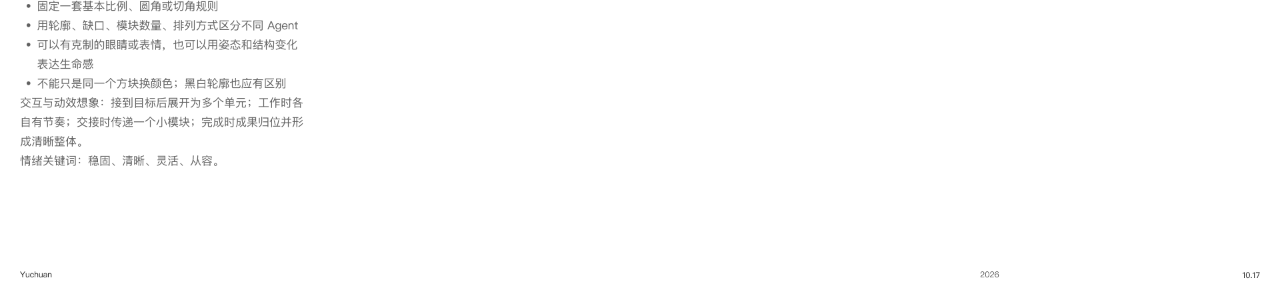
==== commit e525e7b1: "Match proposal opening boards to updated reference" ====
--- a/index.html
+++ b/index.html
@@ -11,7 +11,7 @@
   <meta property="og:description" content="产品如何被看见，信任如何被构建。品牌视觉提案原稿 · 2026.10.17">
   <meta property="og:type" content="website">
   <meta property="og:url" content="https://yuchuanux-a11y.github.io/bosagent-brand-proposal/">
-  <meta property="og:image" content="https://yuchuanux-a11y.github.io/bosagent-brand-proposal/assets/slide-01.png">
+  <meta property="og:image" content="https://yuchuanux-a11y.github.io/bosagent-brand-proposal/assets/slide-01.png?v=front2-20261022">
   <link rel="icon" href="assets/favicon.svg" type="image/svg+xml">
   <style>
     * { box-sizing: border-box; }
@@ -29,8 +29,8 @@
 </head>
 <body>
   <main aria-label="BosAgent 品牌视觉提案，7 页原稿">
-    <img src="assets/slide-01.png" width="1920" height="1080" alt="封面" fetchpriority="high" decoding="async">
-    <img src="assets/slide-02.png" width="1920" height="1080" alt="关键词" loading="lazy" decoding="async">
+    <img src="assets/slide-01.png?v=front2-20261022" width="1920" height="1080" alt="封面" fetchpriority="high" decoding="async">
+    <img src="assets/slide-02.png?v=front2-20261022" width="1920" height="1080" alt="关键词" loading="lazy" decoding="async">
     <img src="assets/slide-03.png" width="1920" height="1080" alt="竞品品牌主张及定位 01" loading="lazy" decoding="async">
     <img src="assets/slide-04.png" width="1920" height="1080" alt="竞品品牌主张及定位 02" loading="lazy" decoding="async">
     <img src="assets/slide-05.png" width="1920" height="1080" alt="品牌主张与定位" loading="lazy" decoding="async">
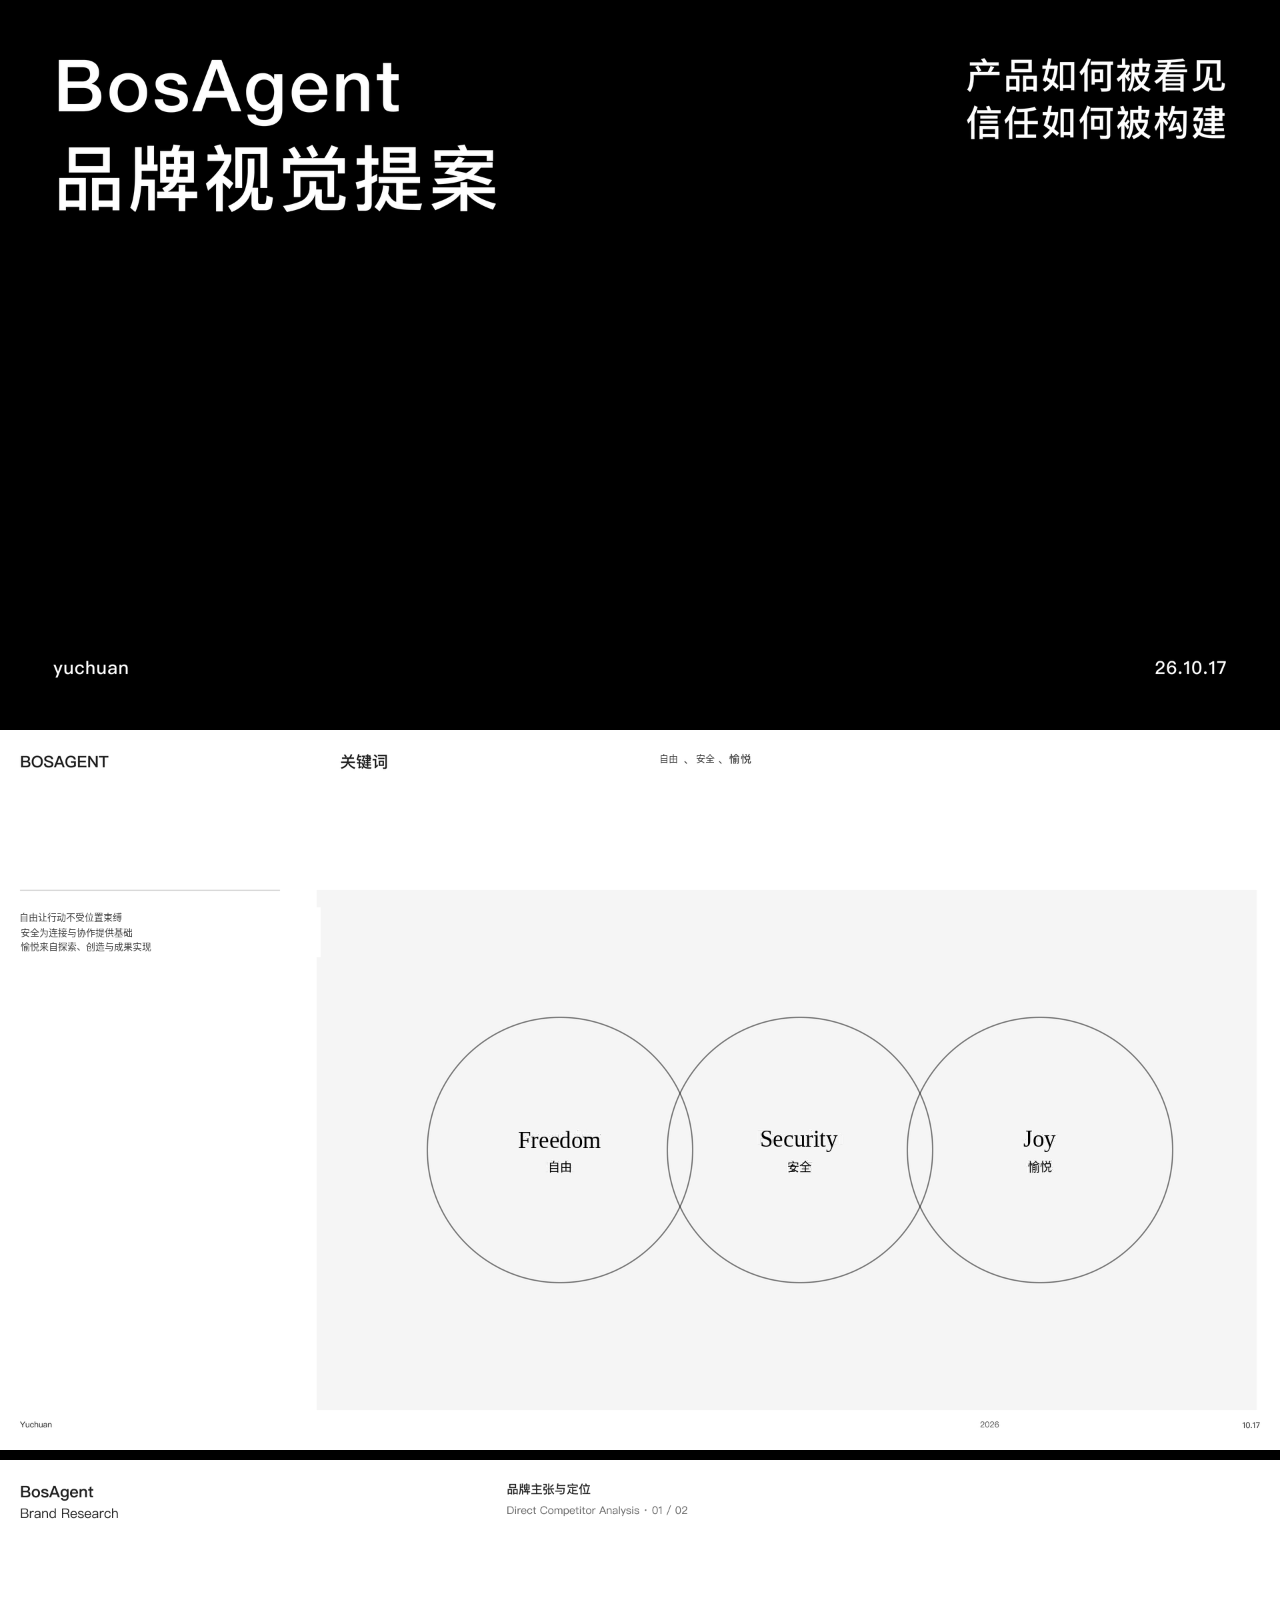
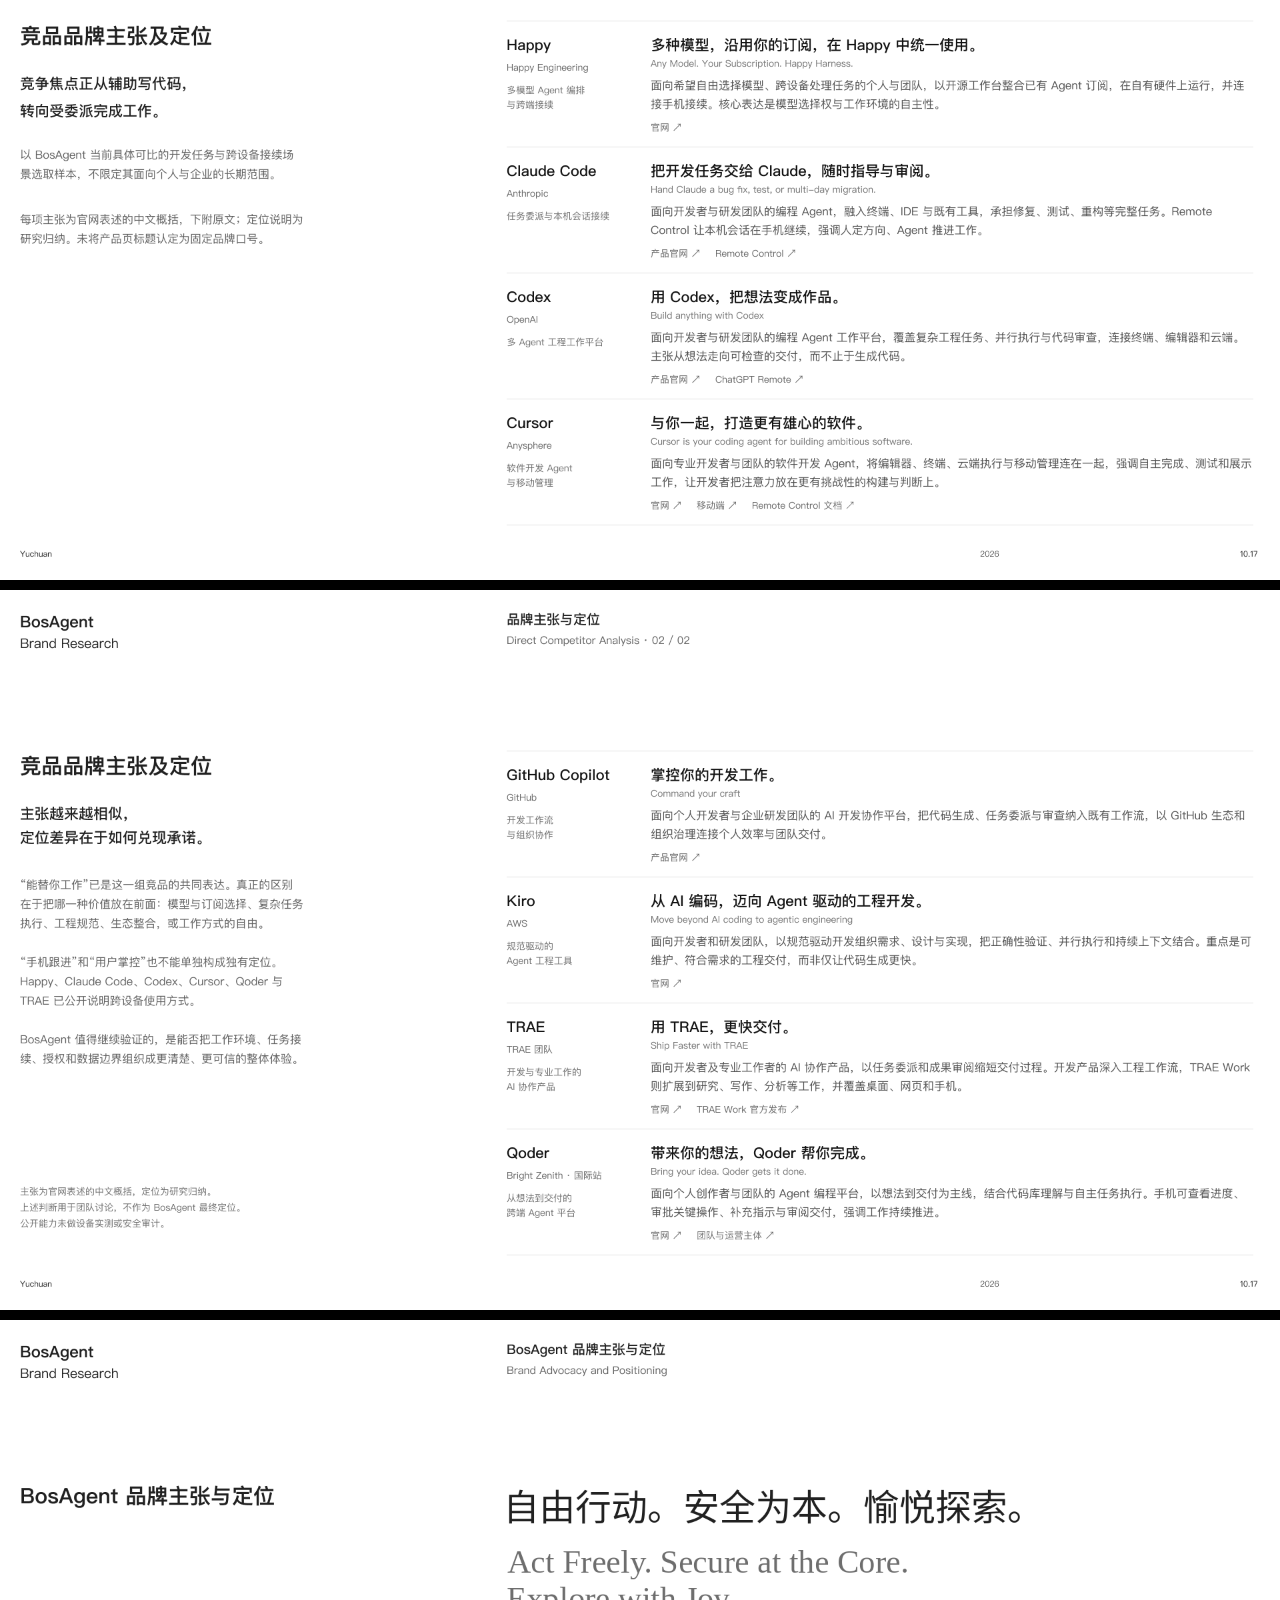
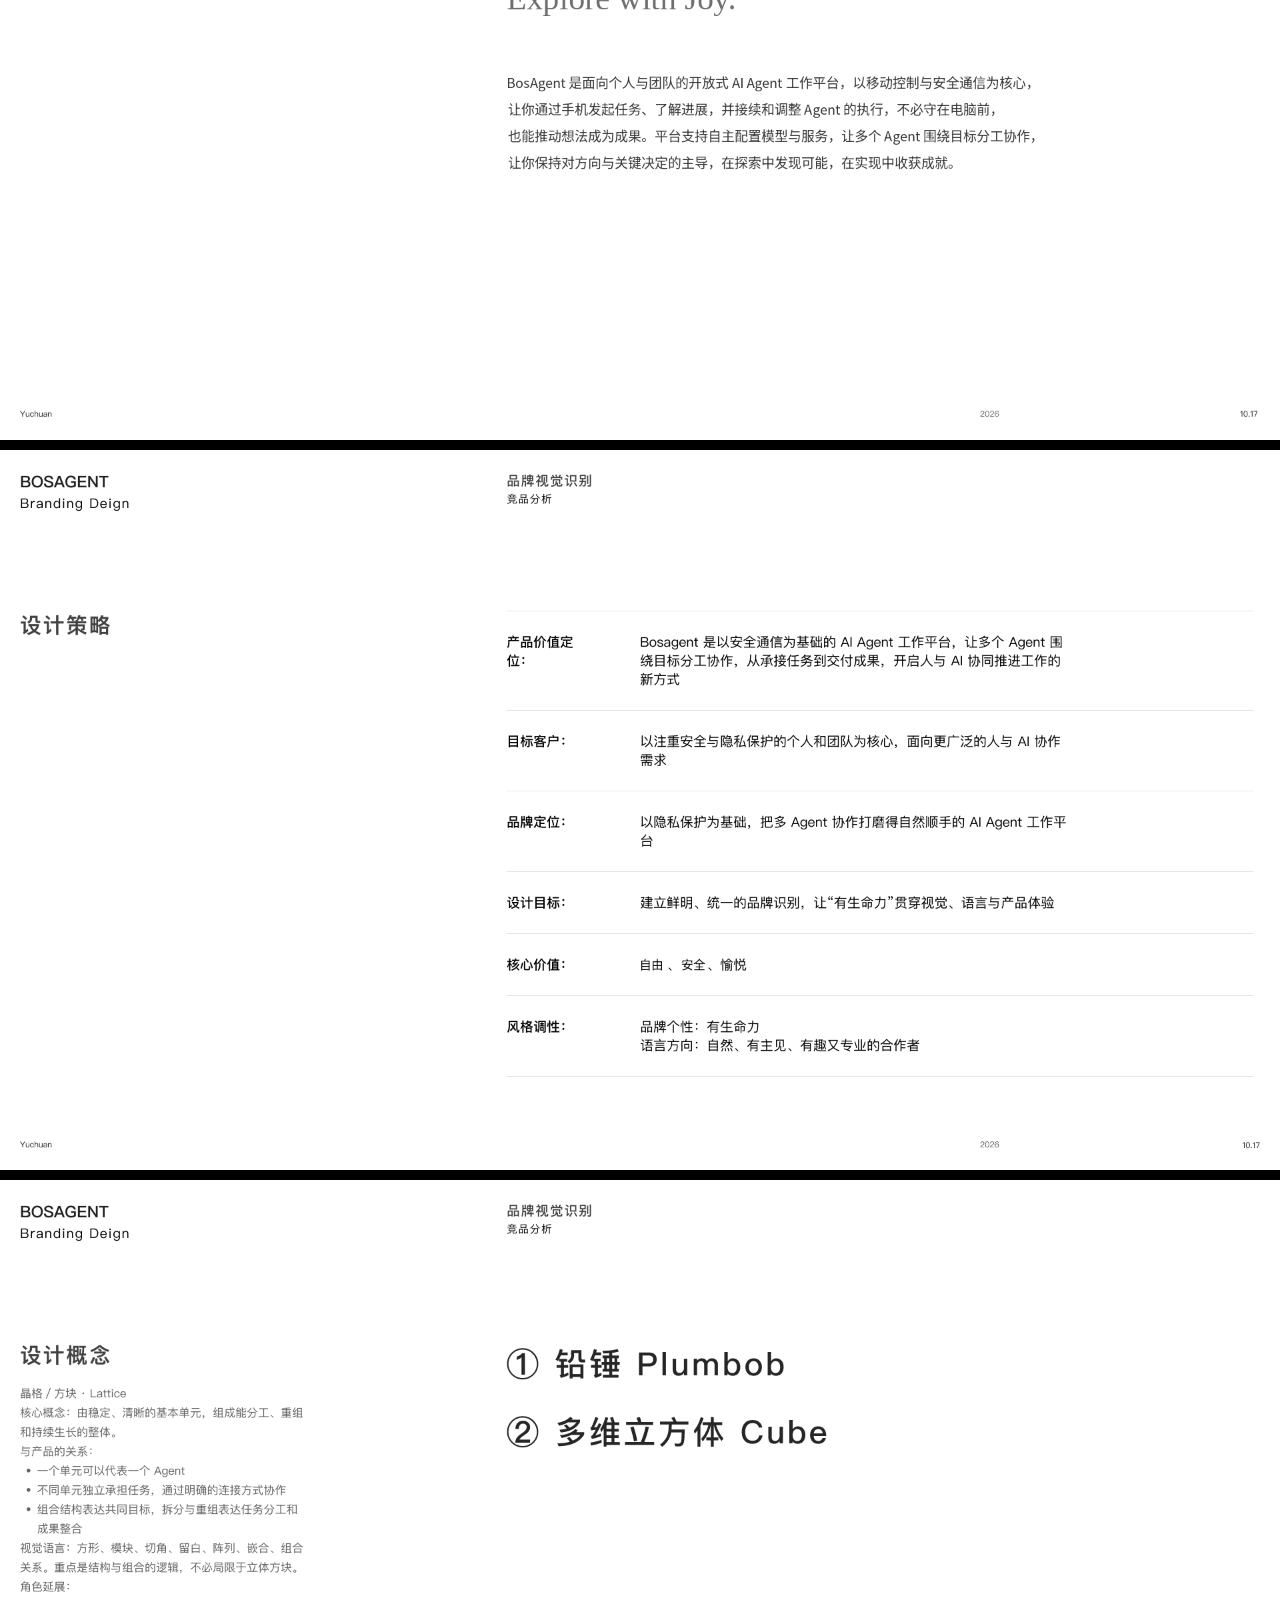
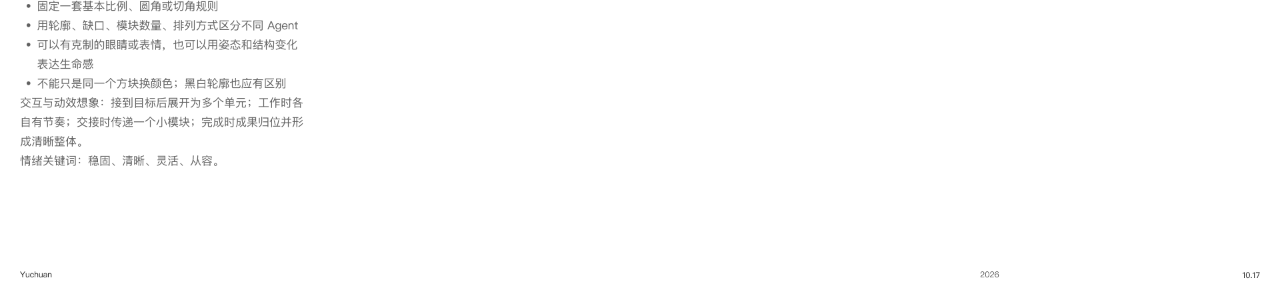
==== commit 67070971: "Update the working brand claim and keyword order Move the proposal to 自由行动。安全为本。愉悦探索。 and Act Freely" ====
--- a/index.html
+++ b/index.html
@@ -30,11 +30,11 @@
 <body>
   <main aria-label="BosAgent 品牌视觉提案，7 页原稿">
     <img src="assets/slide-01.png?v=front2-20261022" width="1920" height="1080" alt="封面" fetchpriority="high" decoding="async">
-    <img src="assets/slide-02.png?v=front2-20261022" width="1920" height="1080" alt="关键词" loading="lazy" decoding="async">
+    <img src="assets/slide-02.png?v=claim-20261027" width="1920" height="1080" alt="关键词" loading="lazy" decoding="async">
     <img src="assets/slide-03.png" width="1920" height="1080" alt="竞品品牌主张及定位 01" loading="lazy" decoding="async">
     <img src="assets/slide-04.png" width="1920" height="1080" alt="竞品品牌主张及定位 02" loading="lazy" decoding="async">
-    <img src="assets/slide-05.png" width="1920" height="1080" alt="品牌主张与定位" loading="lazy" decoding="async">
-    <img src="assets/slide-06.png" width="1920" height="1080" alt="设计策略" loading="lazy" decoding="async">
+    <img src="assets/slide-05.png?v=claim-20261027" width="1920" height="1080" alt="品牌主张与定位" loading="lazy" decoding="async">
+    <img src="assets/slide-06.png?v=claim-20261027" width="1920" height="1080" alt="设计策略" loading="lazy" decoding="async">
     <img src="assets/slide-07.png" width="1920" height="1080" alt="设计概念" loading="lazy" decoding="async">
   </main>
 </body>
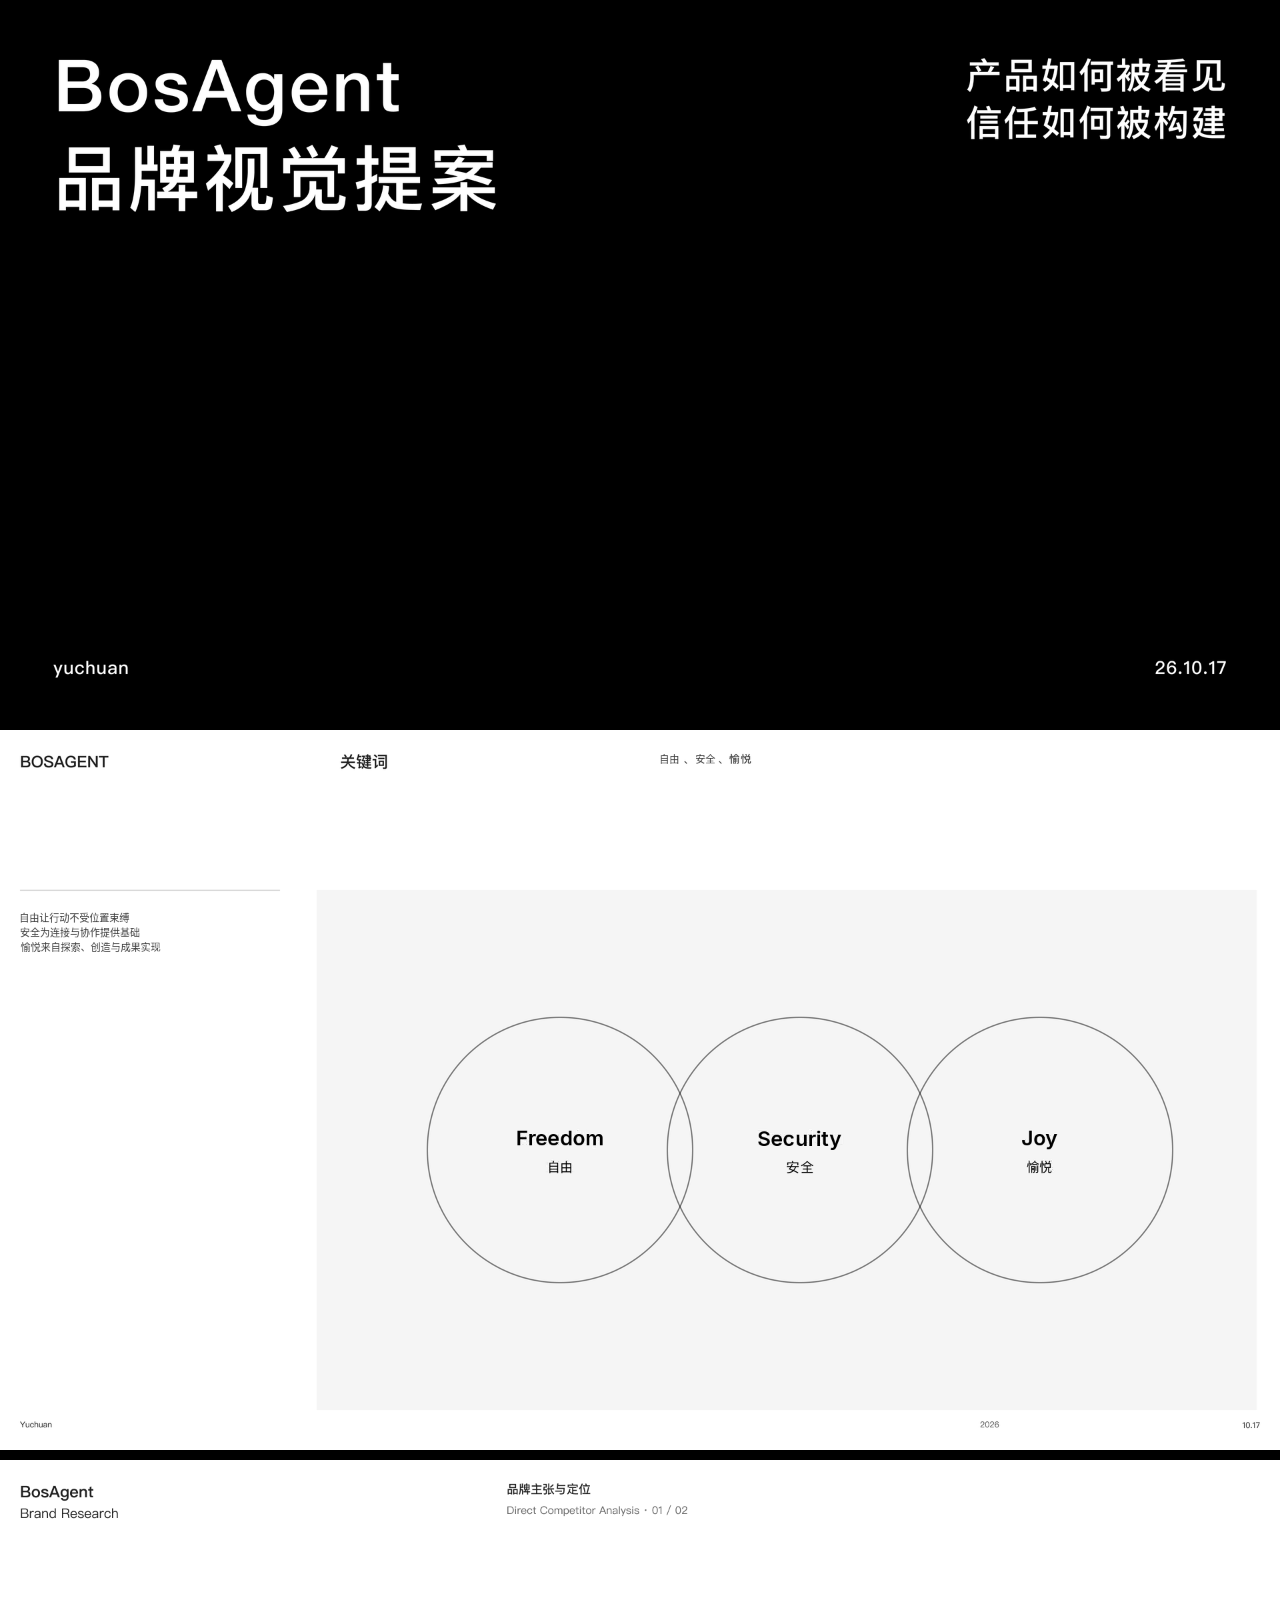
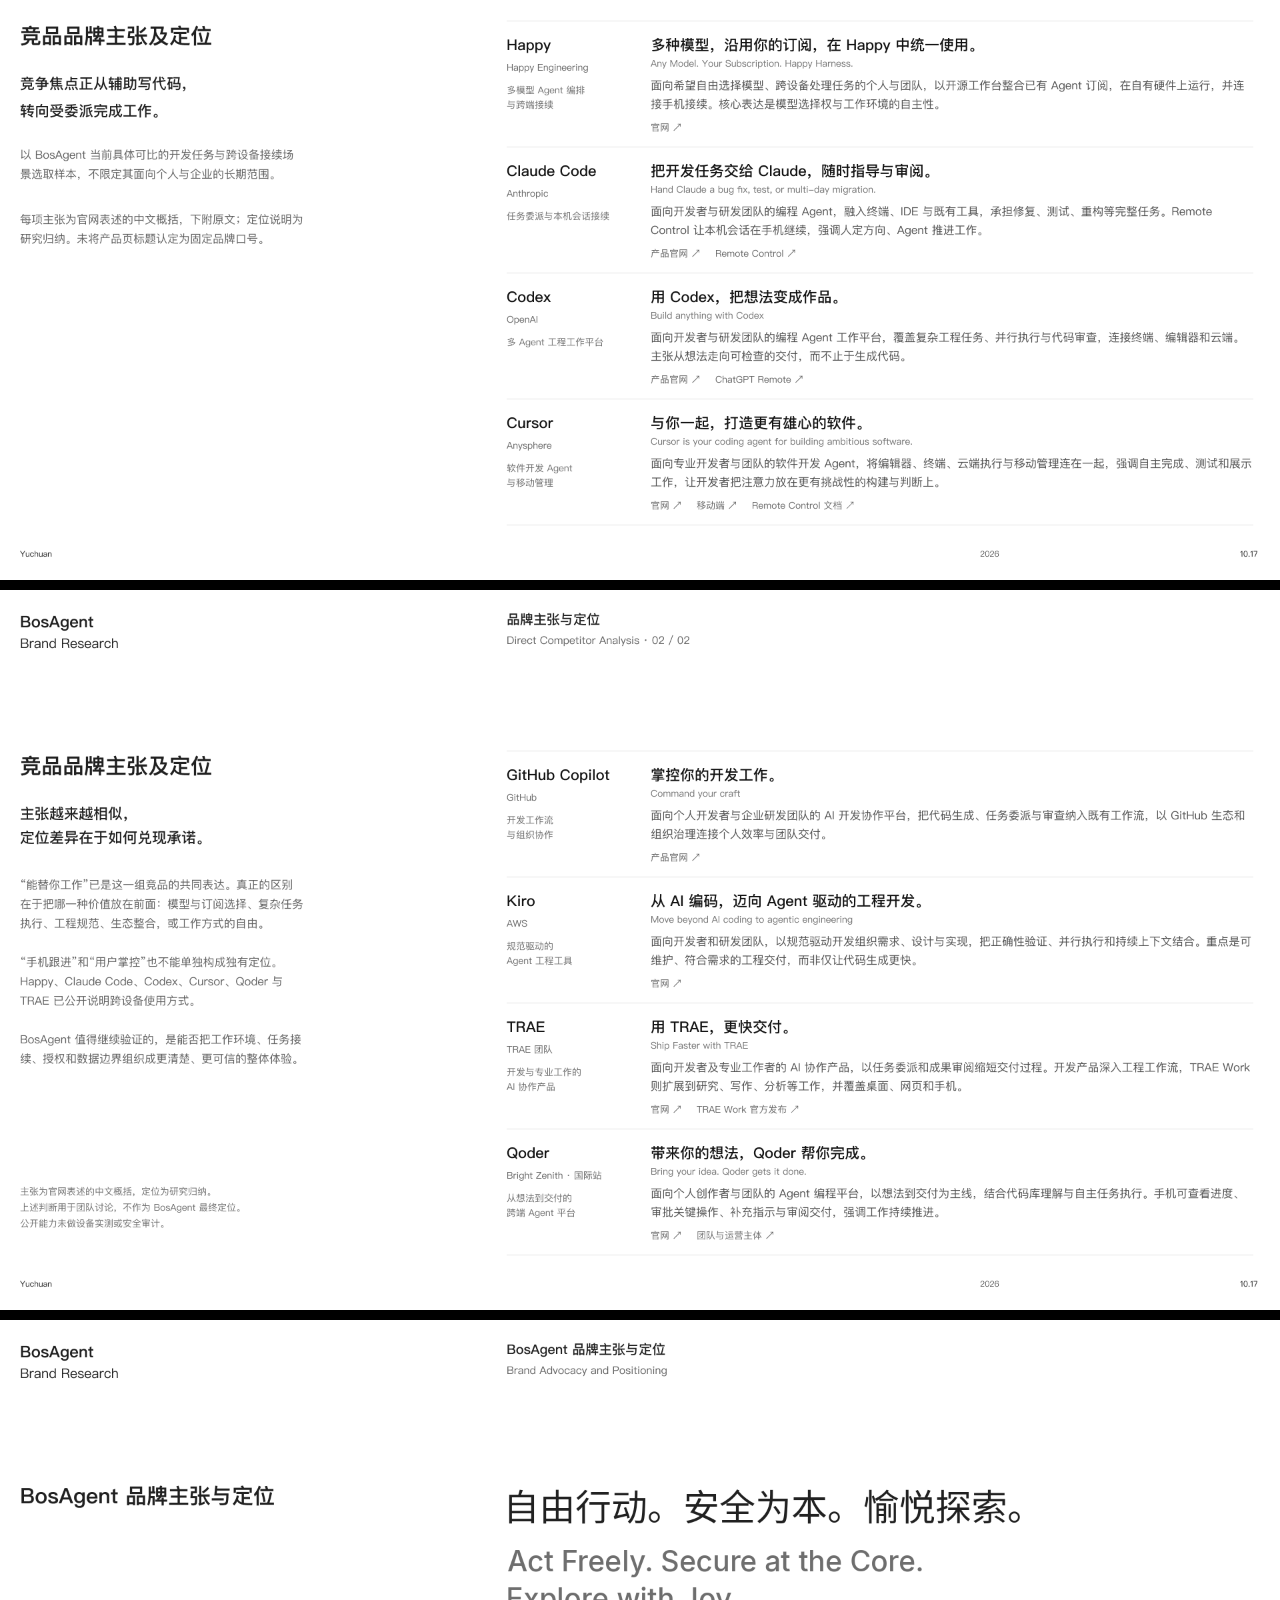
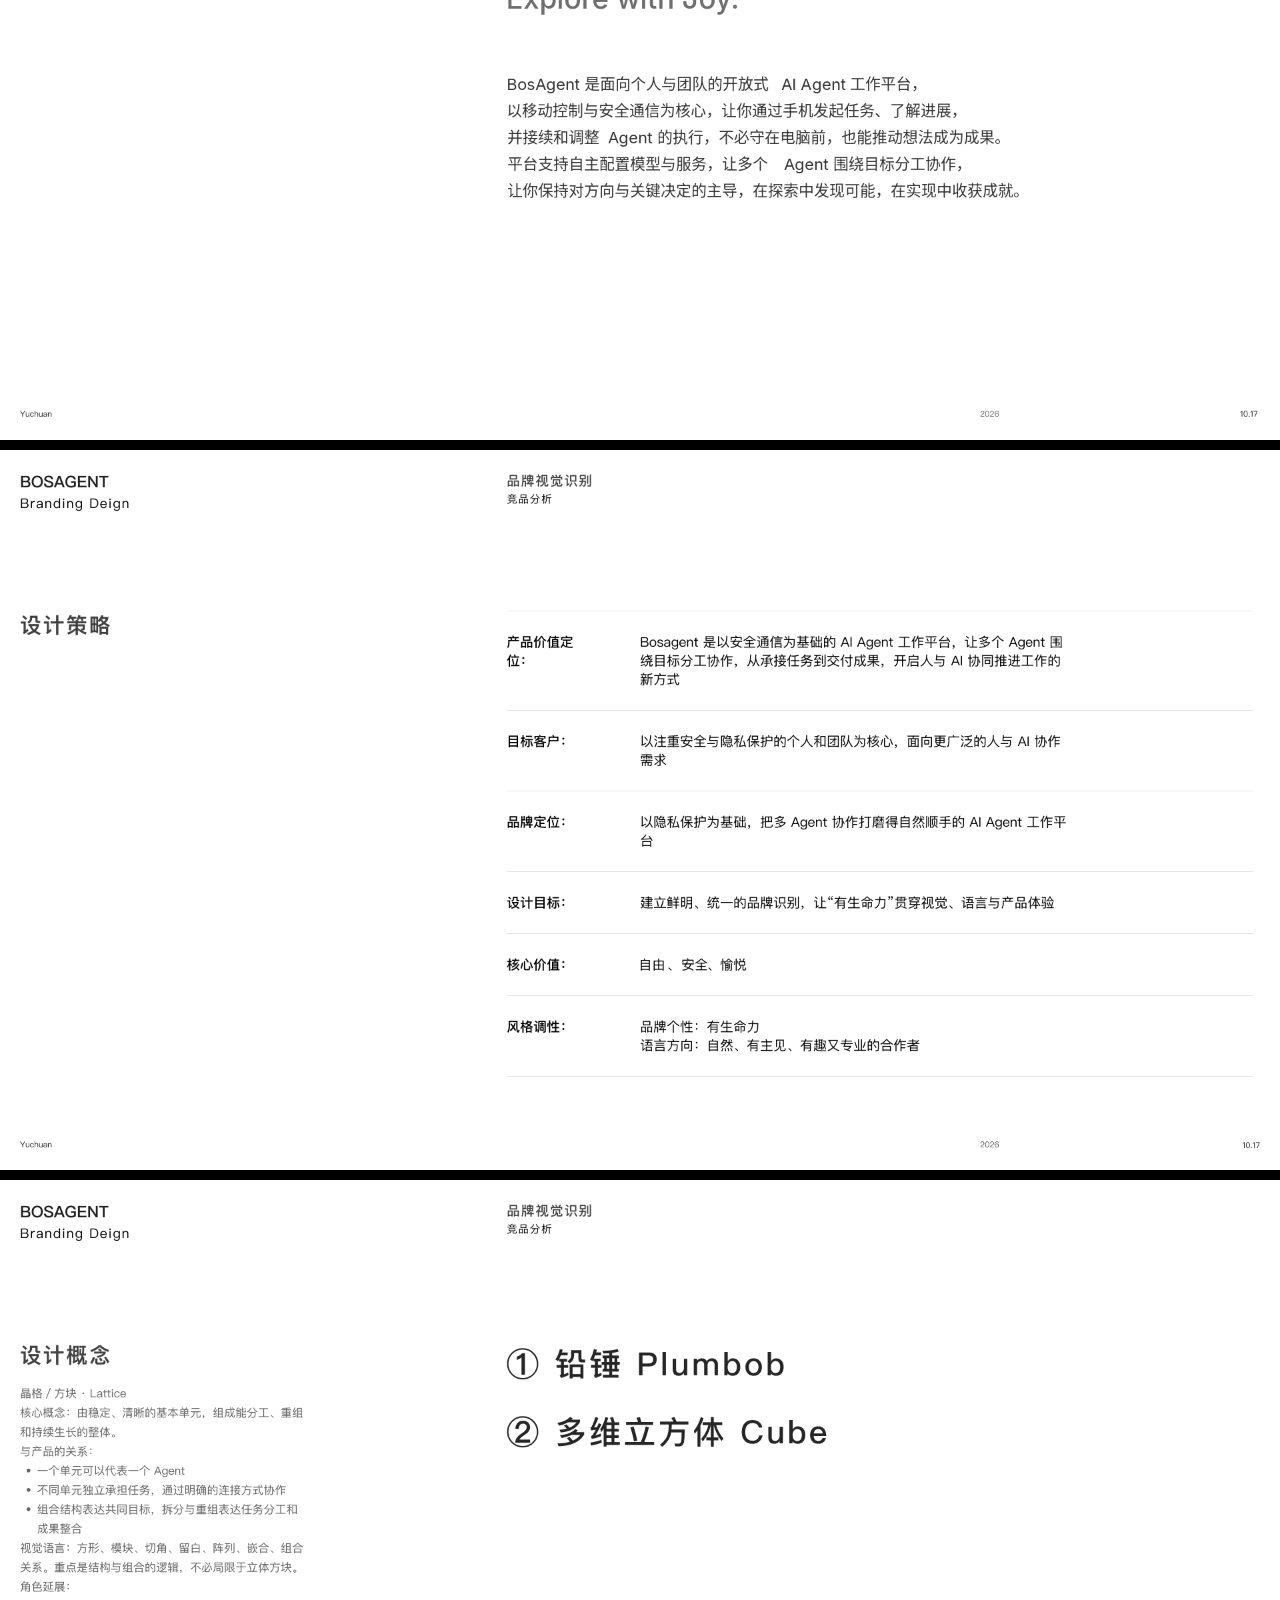
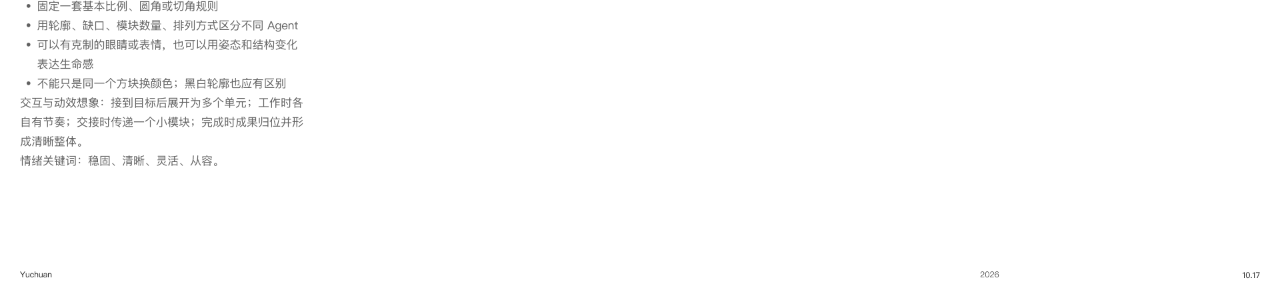
==== commit 99a7c330: "Restore the original 安全 glyphs in the keyword and strategy labels The middle-circle 安全 had been redr" ====
--- a/index.html
+++ b/index.html
@@ -30,11 +30,11 @@
 <body>
   <main aria-label="BosAgent 品牌视觉提案，7 页原稿">
     <img src="assets/slide-01.png?v=front2-20261022" width="1920" height="1080" alt="封面" fetchpriority="high" decoding="async">
-    <img src="assets/slide-02.png?v=claim-20261027" width="1920" height="1080" alt="关键词" loading="lazy" decoding="async">
+    <img src="assets/slide-02.png?v=anquan-20261027" width="1920" height="1080" alt="关键词" loading="lazy" decoding="async">
     <img src="assets/slide-03.png" width="1920" height="1080" alt="竞品品牌主张及定位 01" loading="lazy" decoding="async">
     <img src="assets/slide-04.png" width="1920" height="1080" alt="竞品品牌主张及定位 02" loading="lazy" decoding="async">
     <img src="assets/slide-05.png?v=claim-20261027" width="1920" height="1080" alt="品牌主张与定位" loading="lazy" decoding="async">
-    <img src="assets/slide-06.png?v=claim-20261027" width="1920" height="1080" alt="设计策略" loading="lazy" decoding="async">
+    <img src="assets/slide-06.png?v=anquan-20261027" width="1920" height="1080" alt="设计策略" loading="lazy" decoding="async">
     <img src="assets/slide-07.png" width="1920" height="1080" alt="设计概念" loading="lazy" decoding="async">
   </main>
 </body>
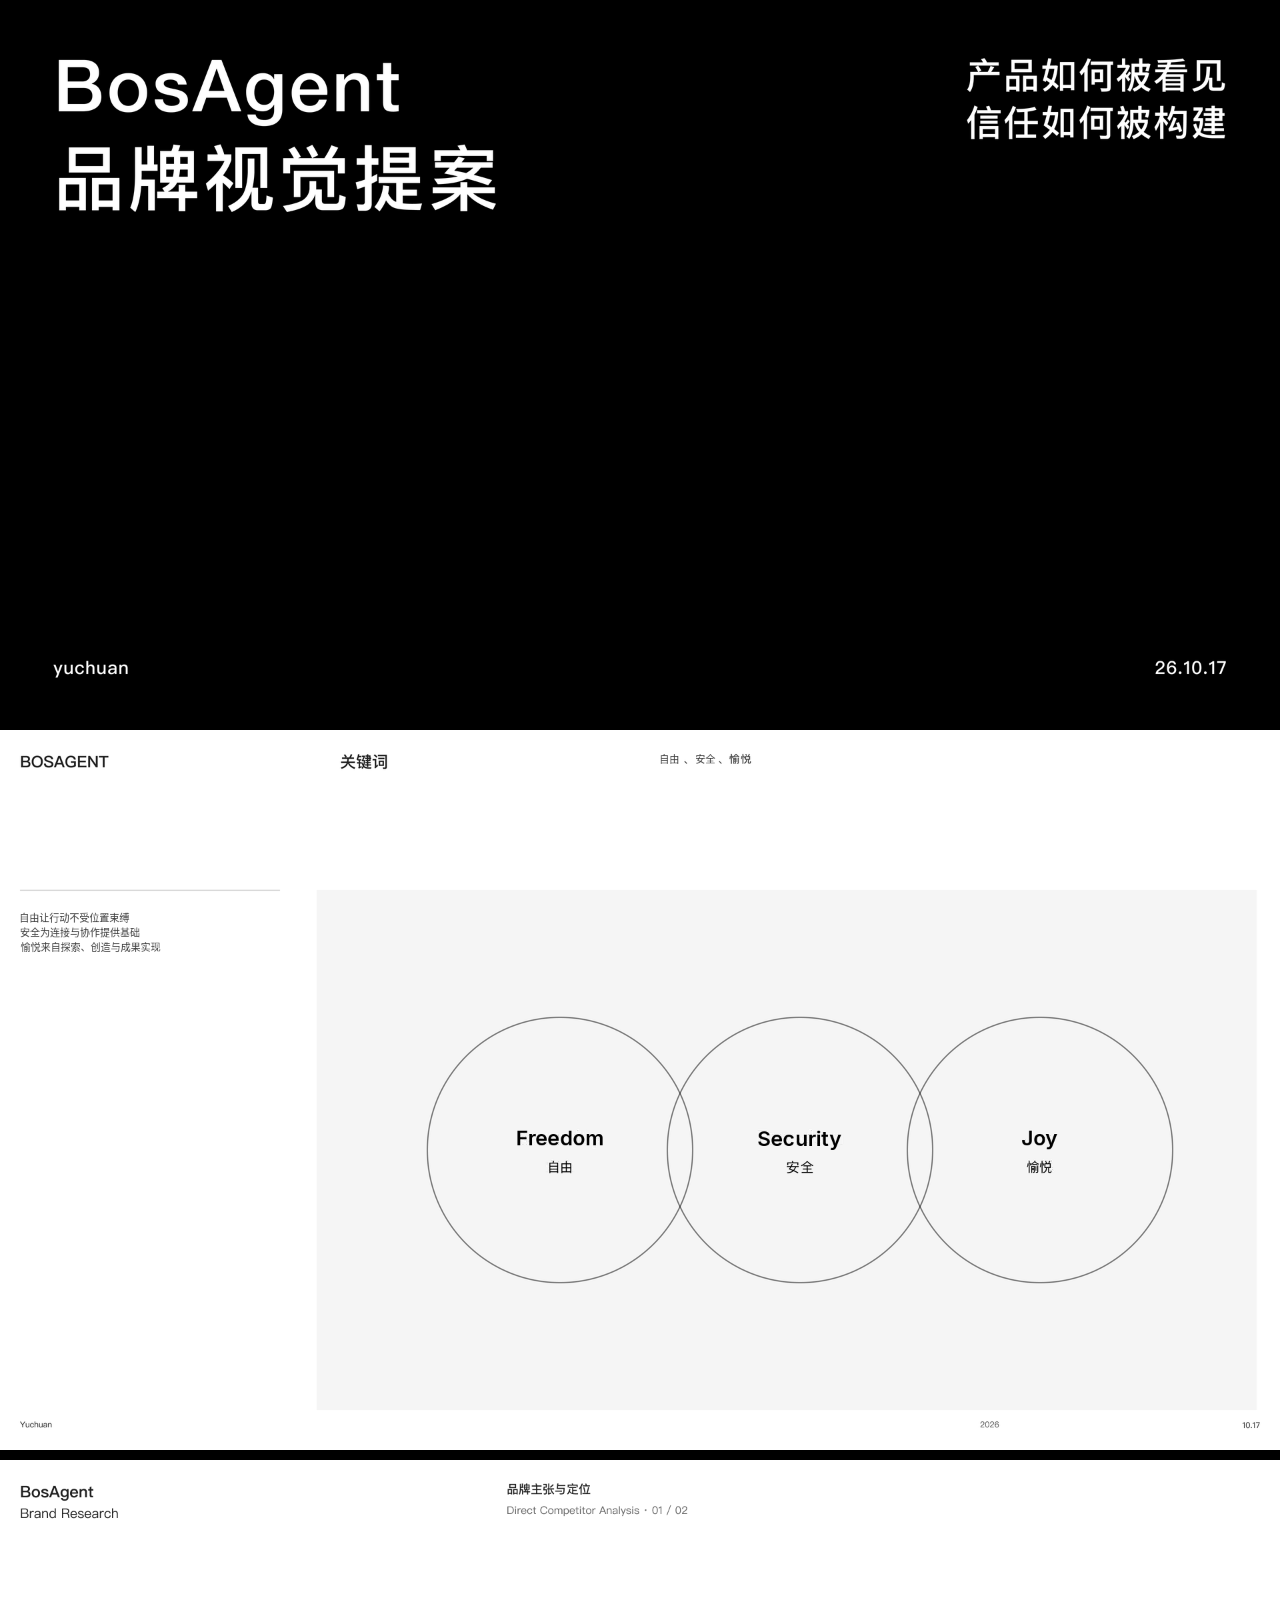
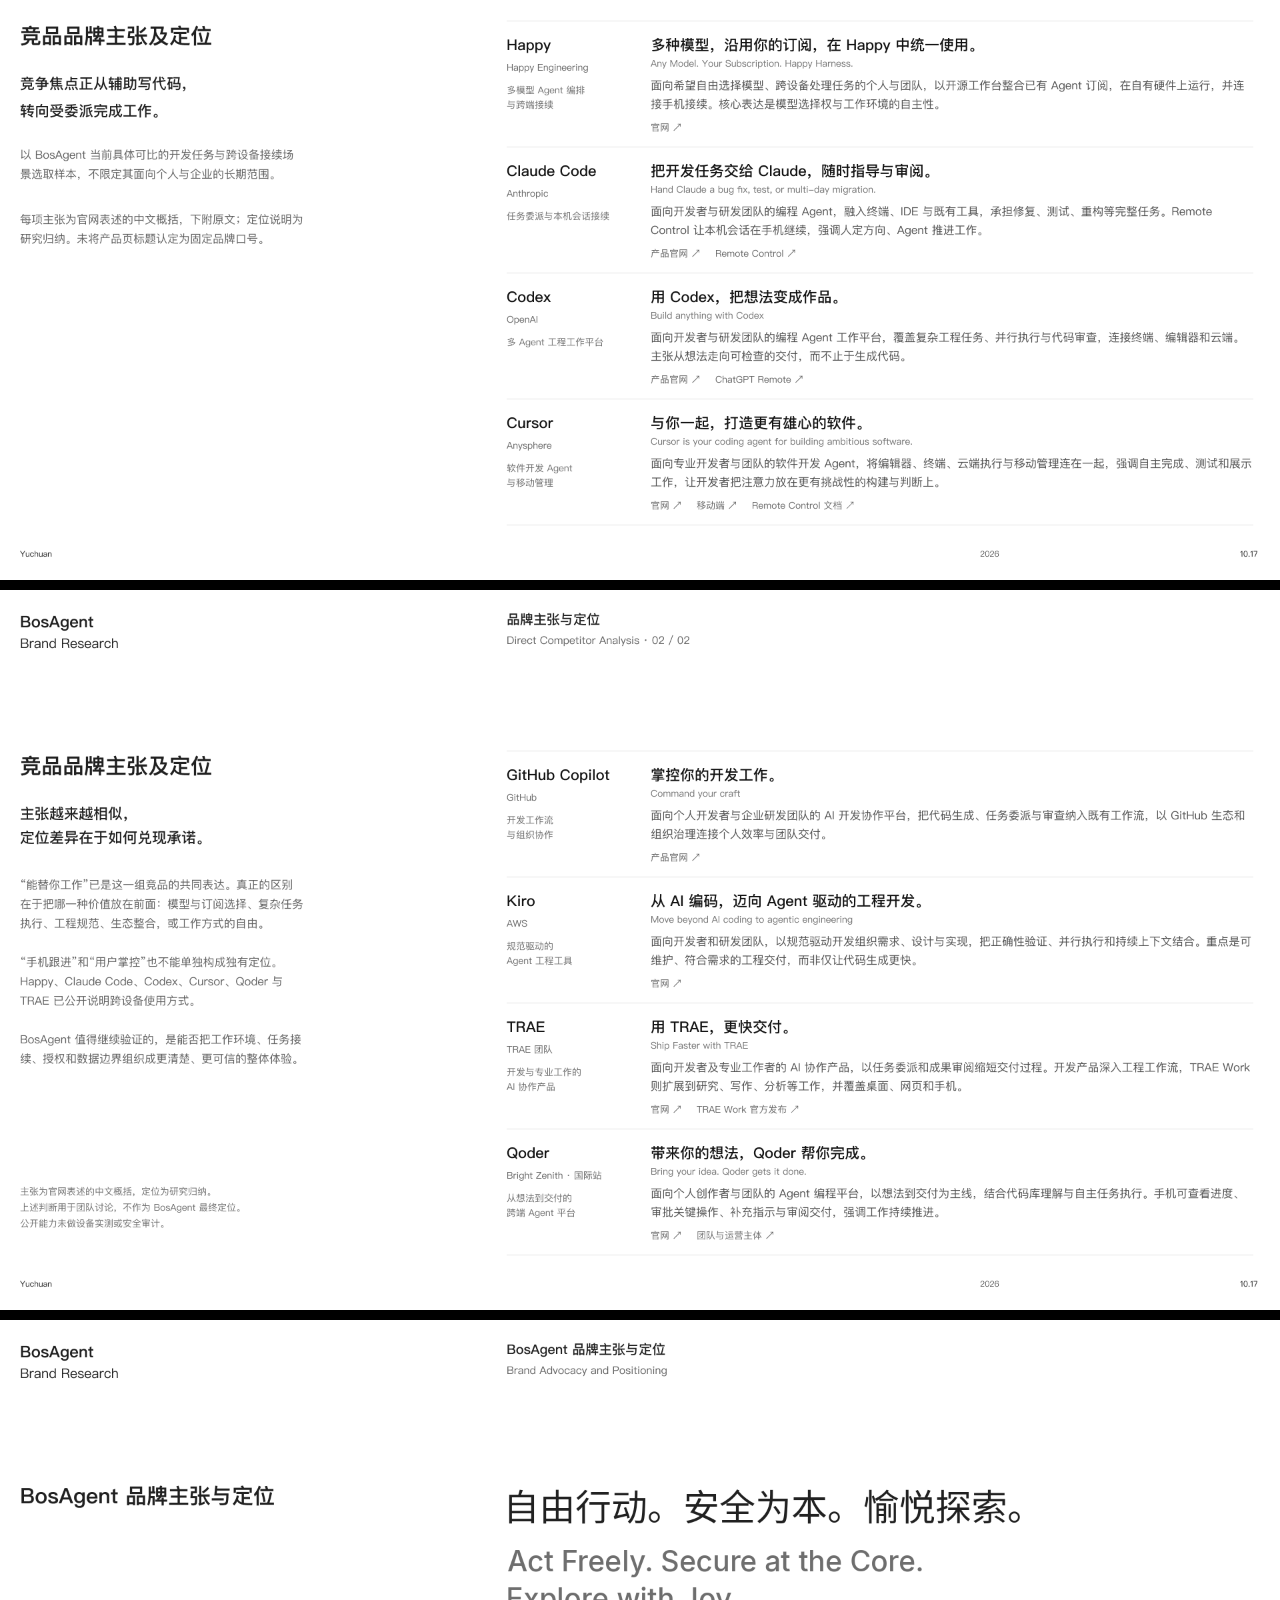
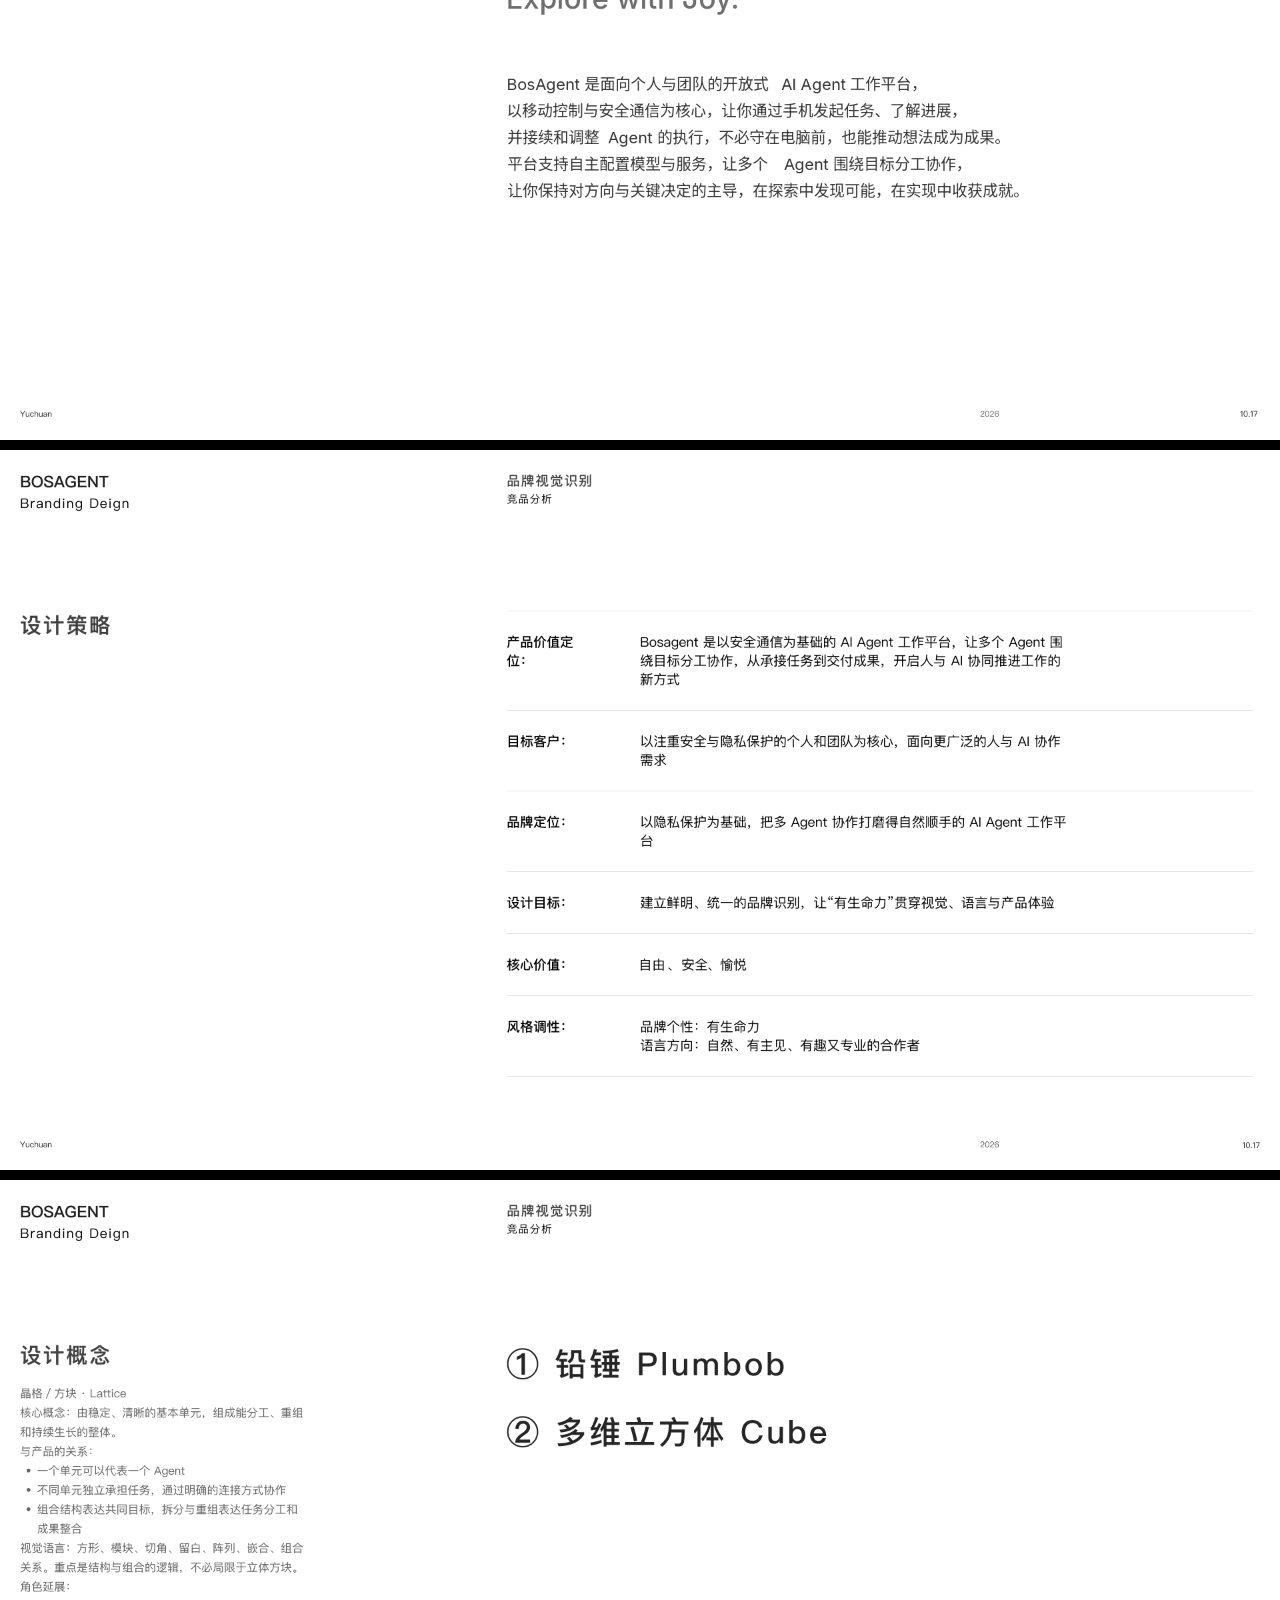
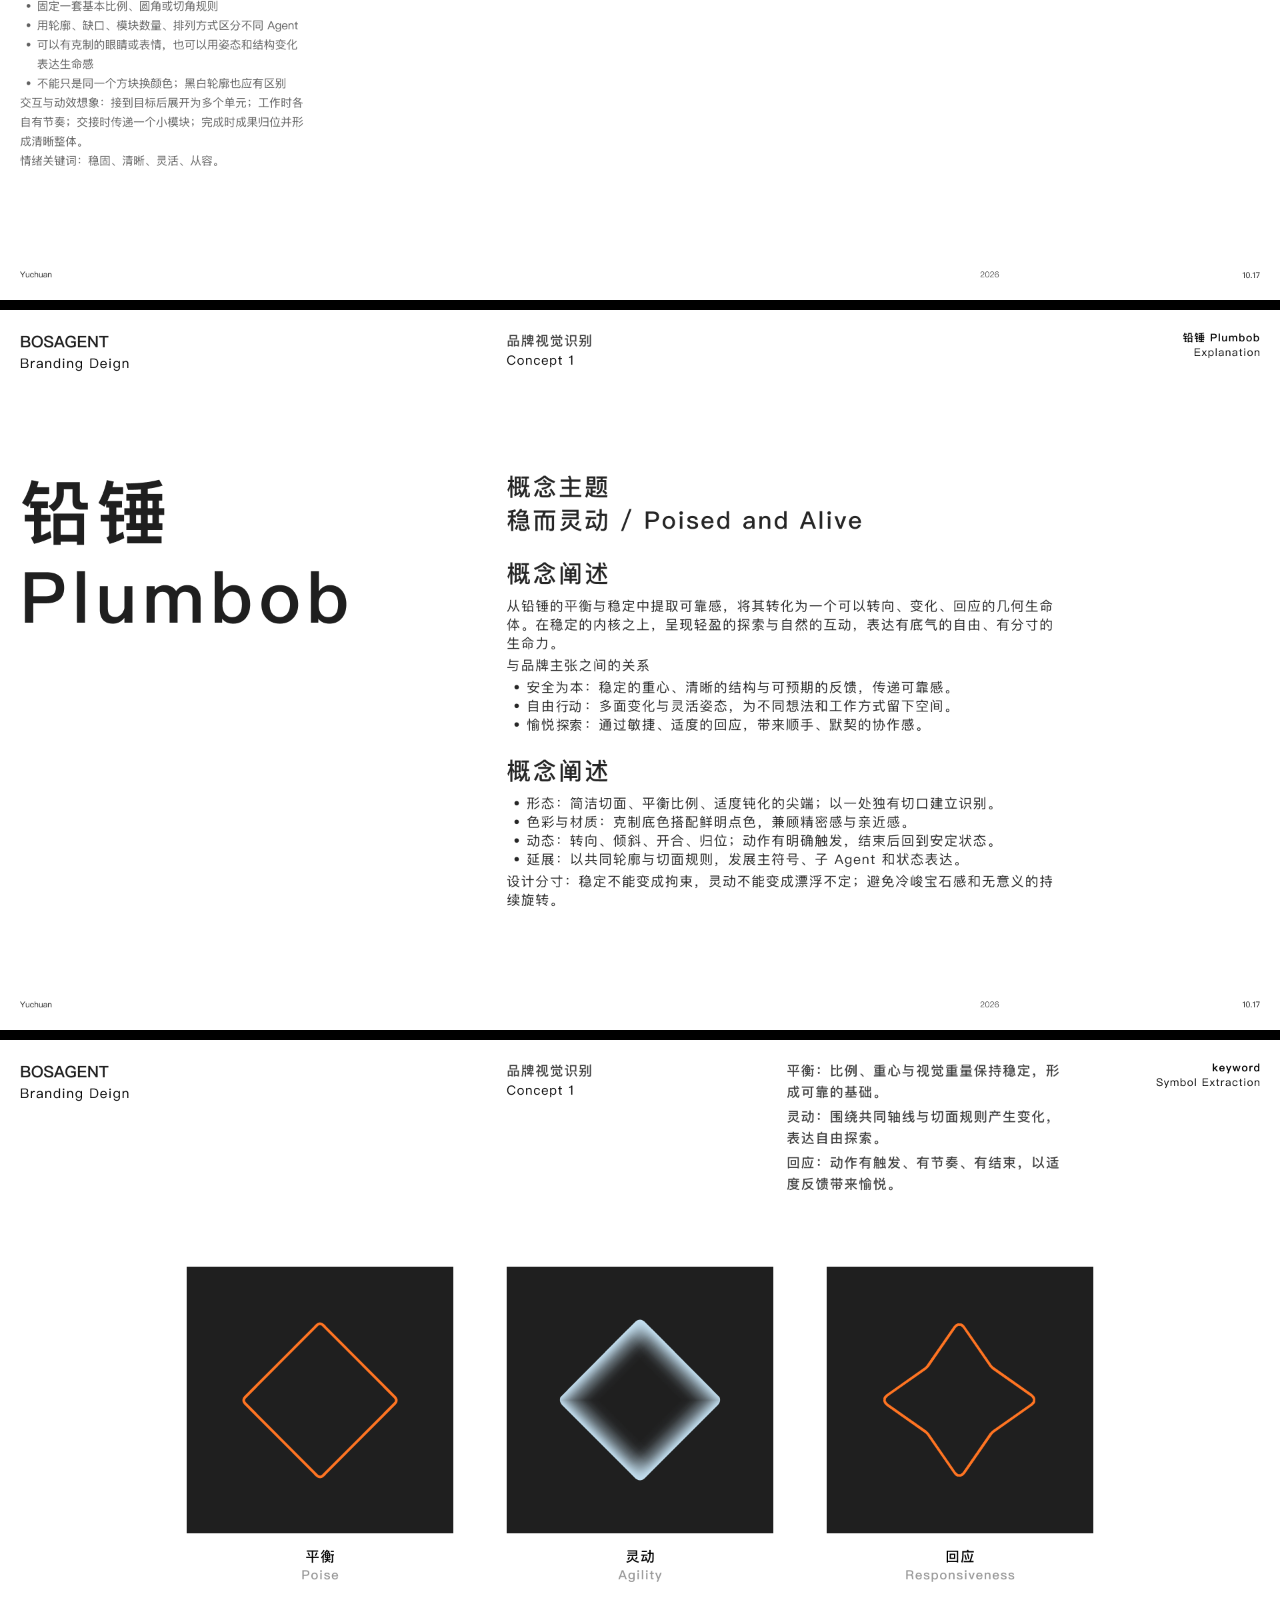
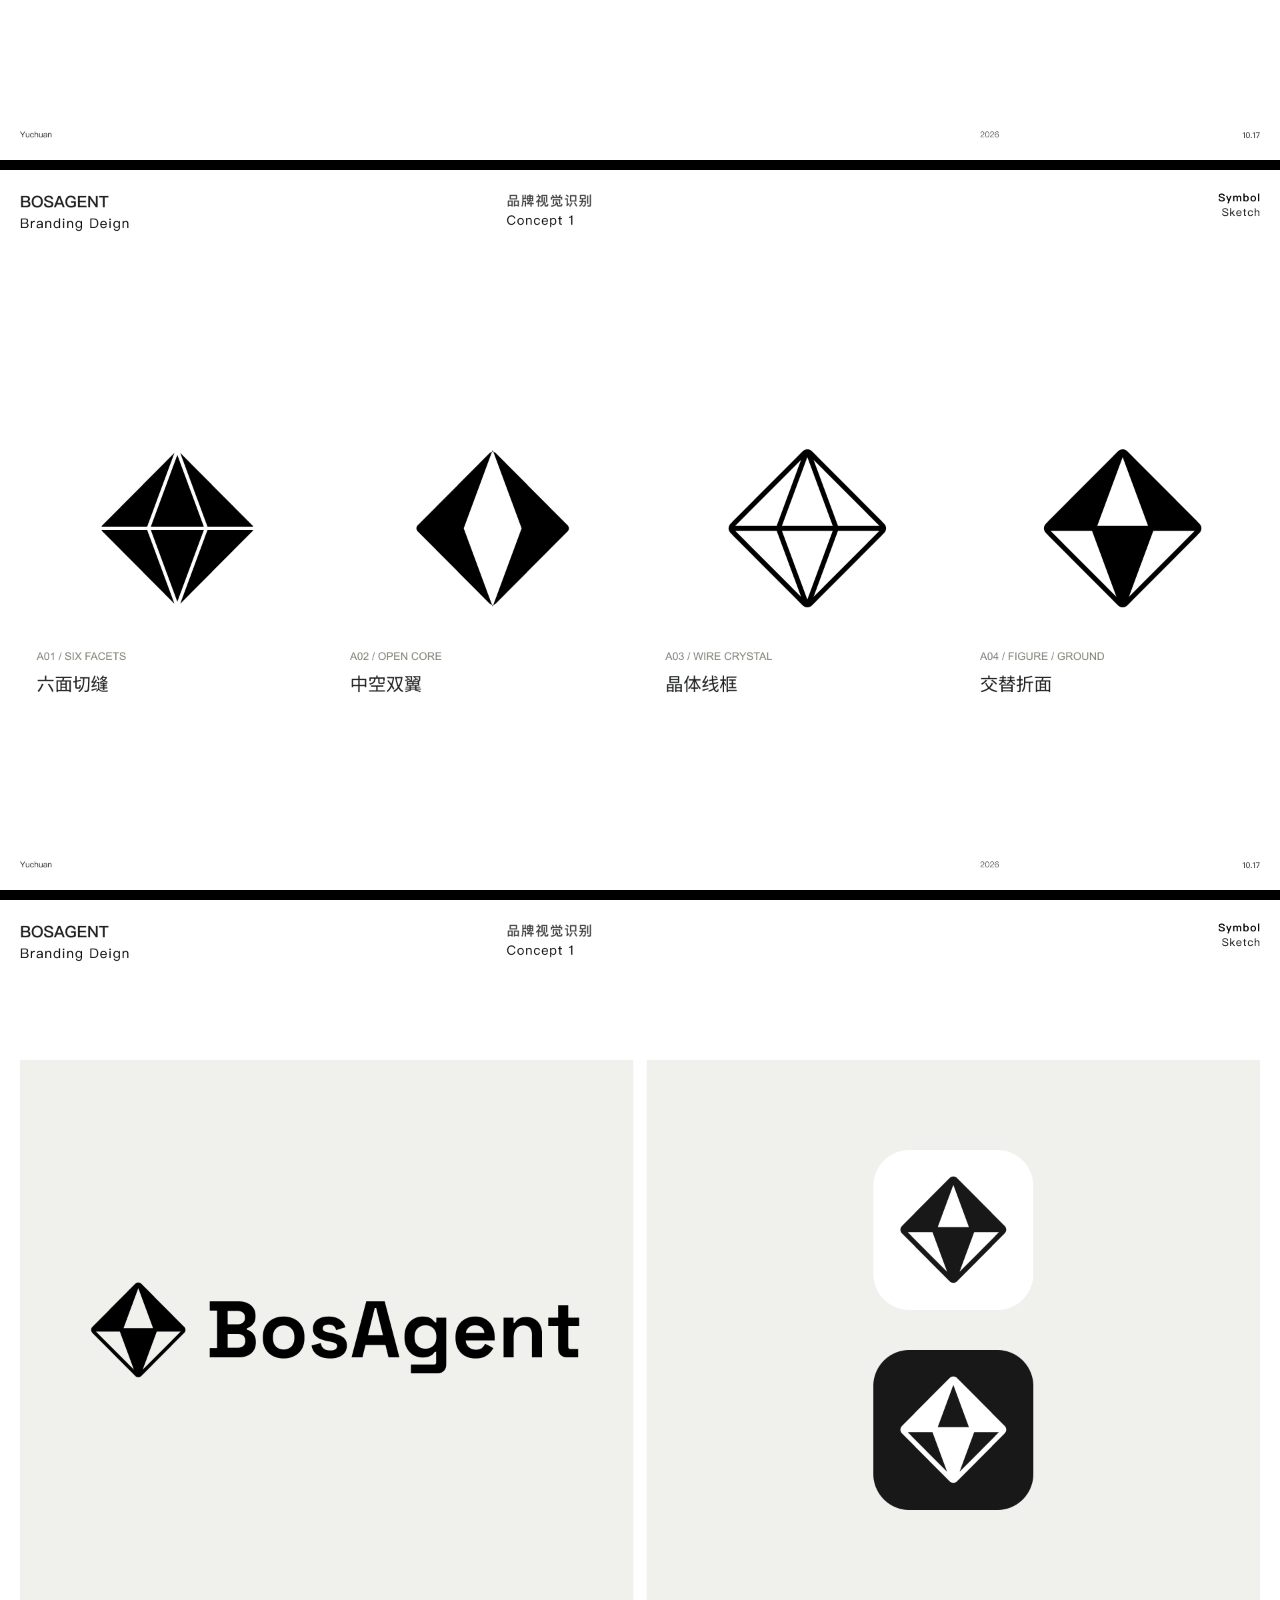
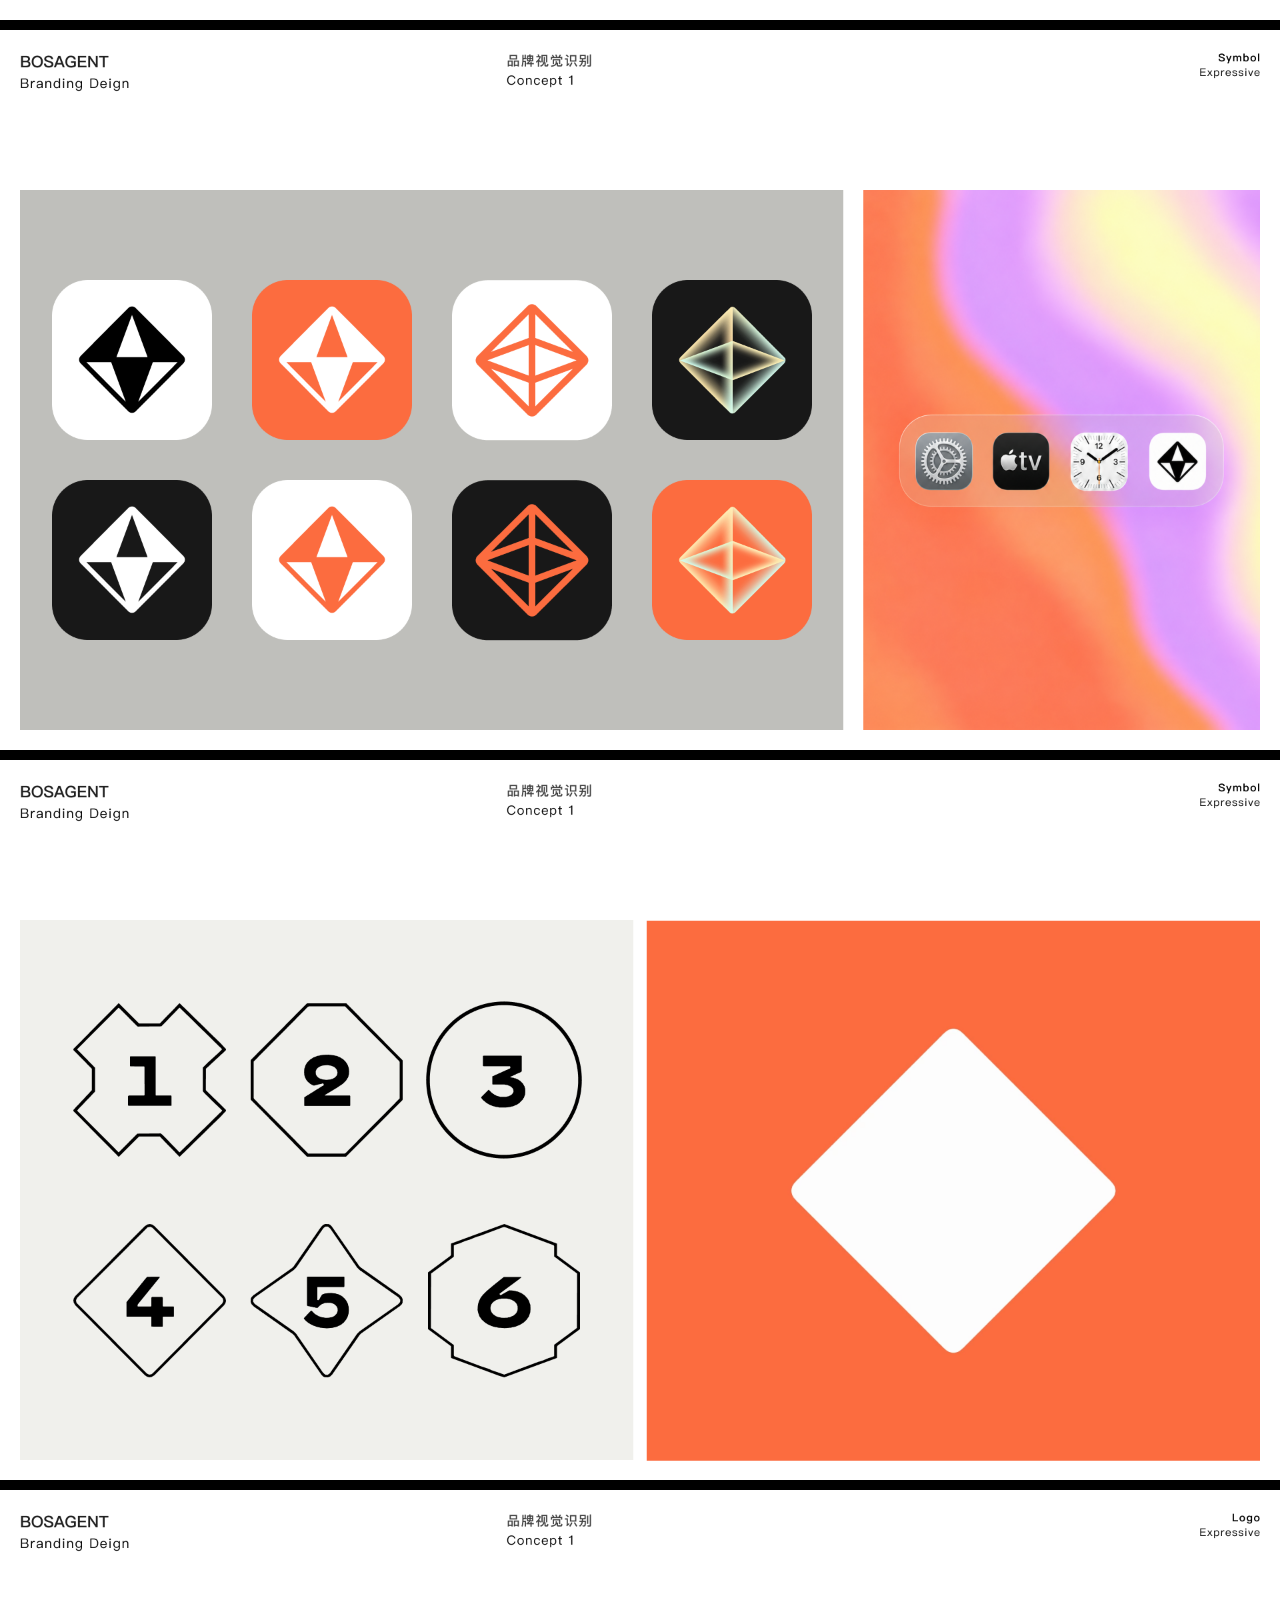
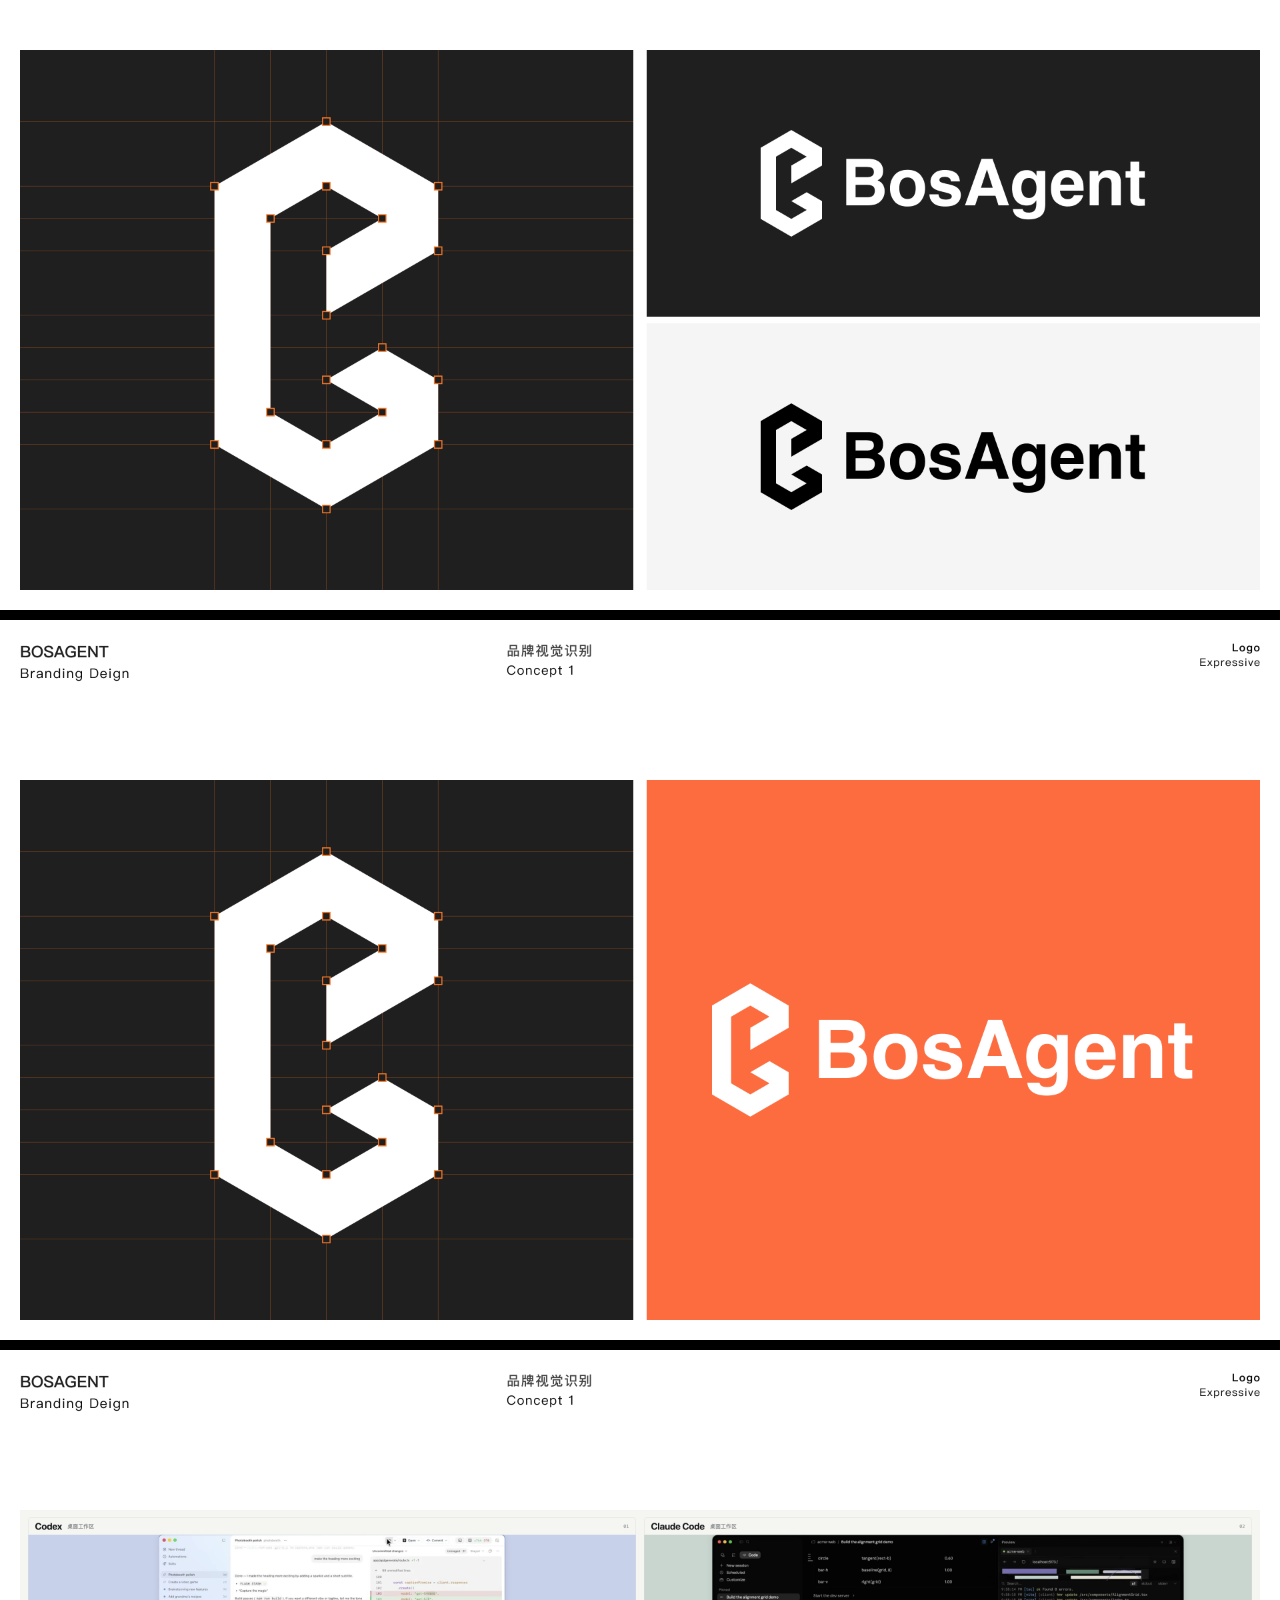
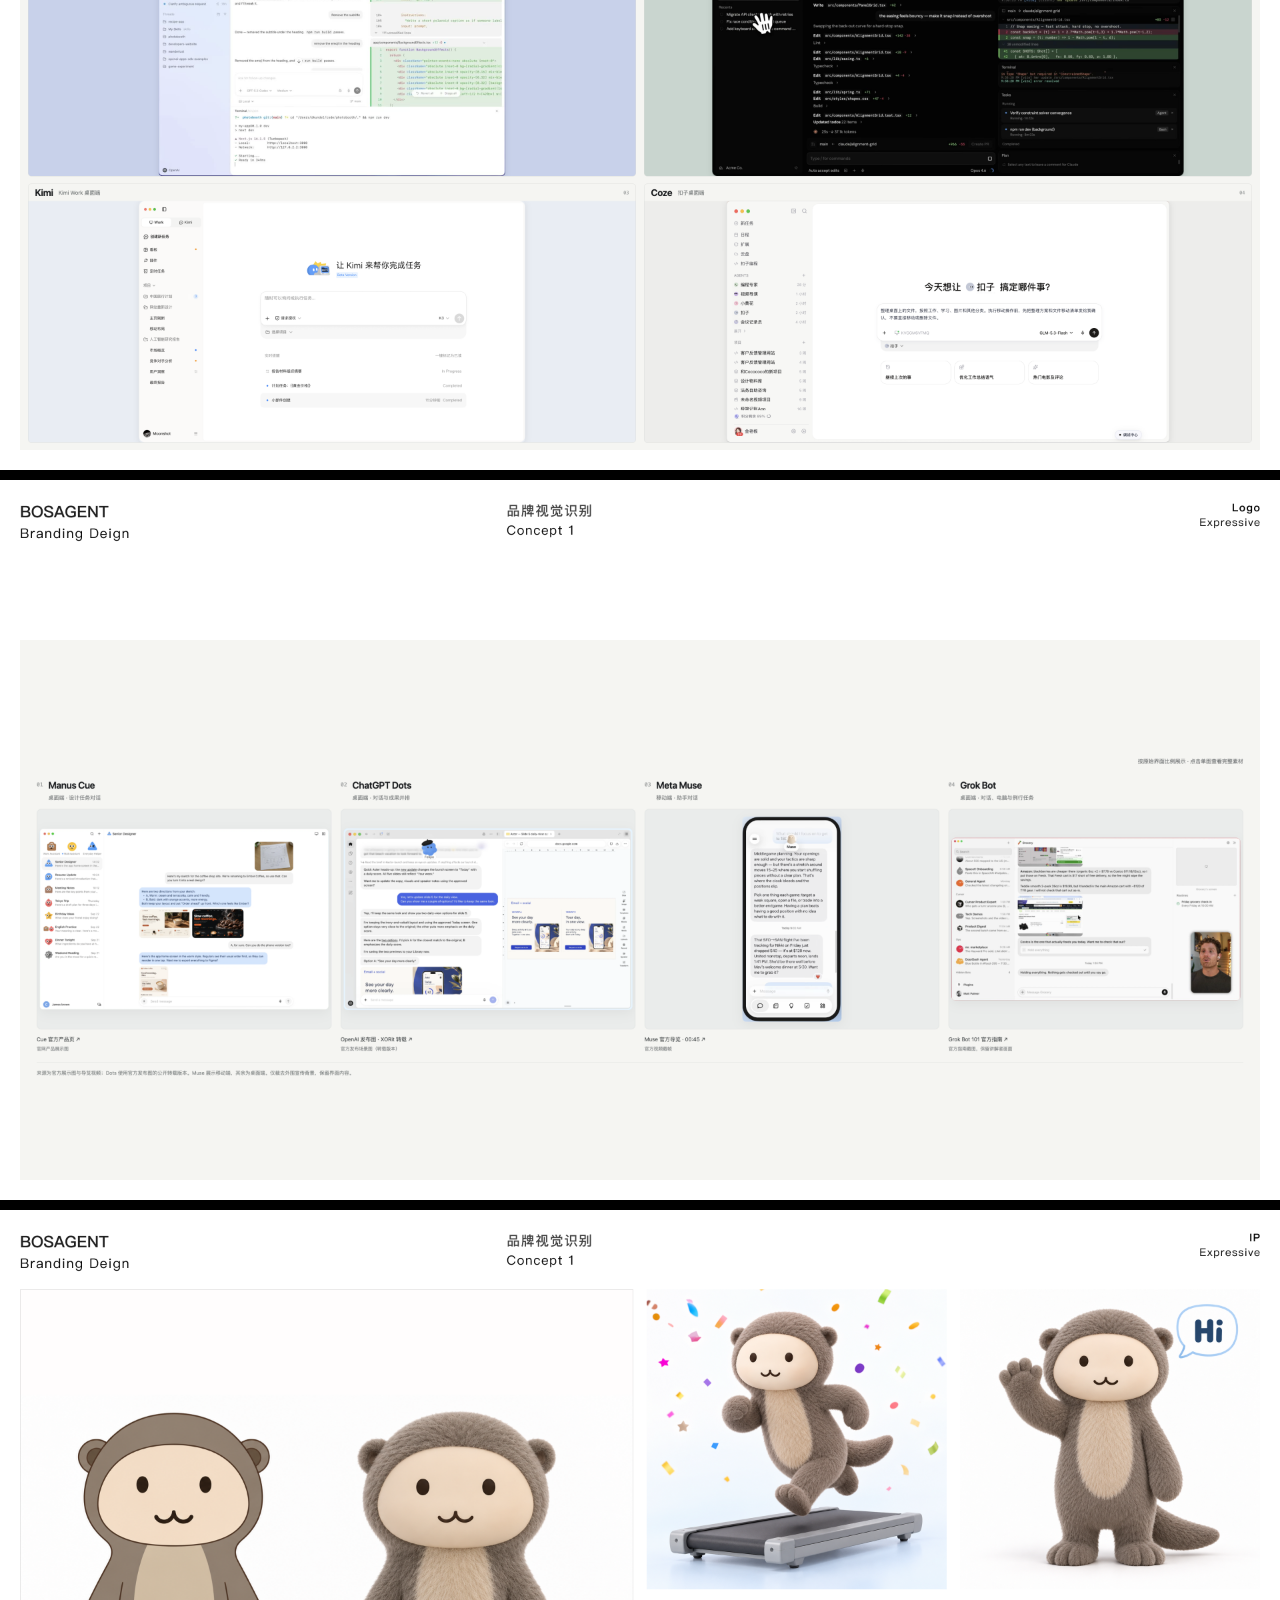
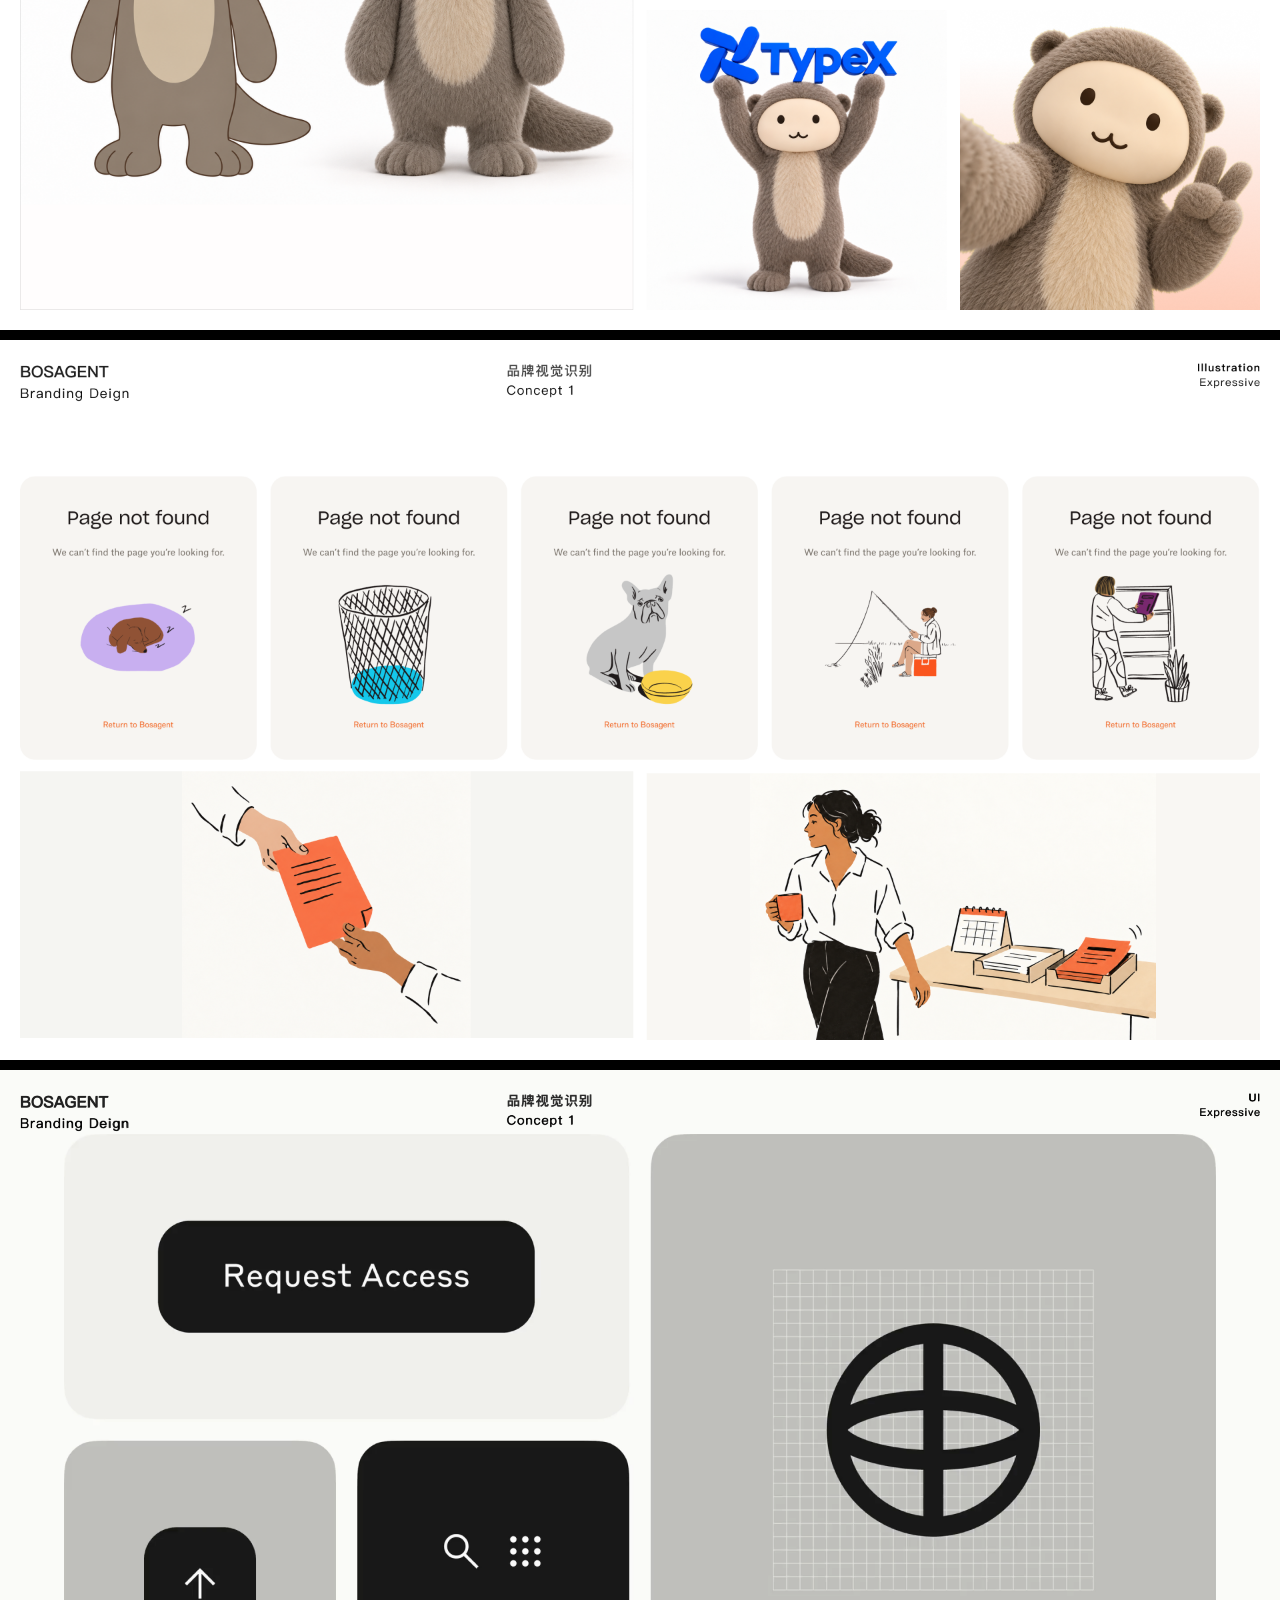
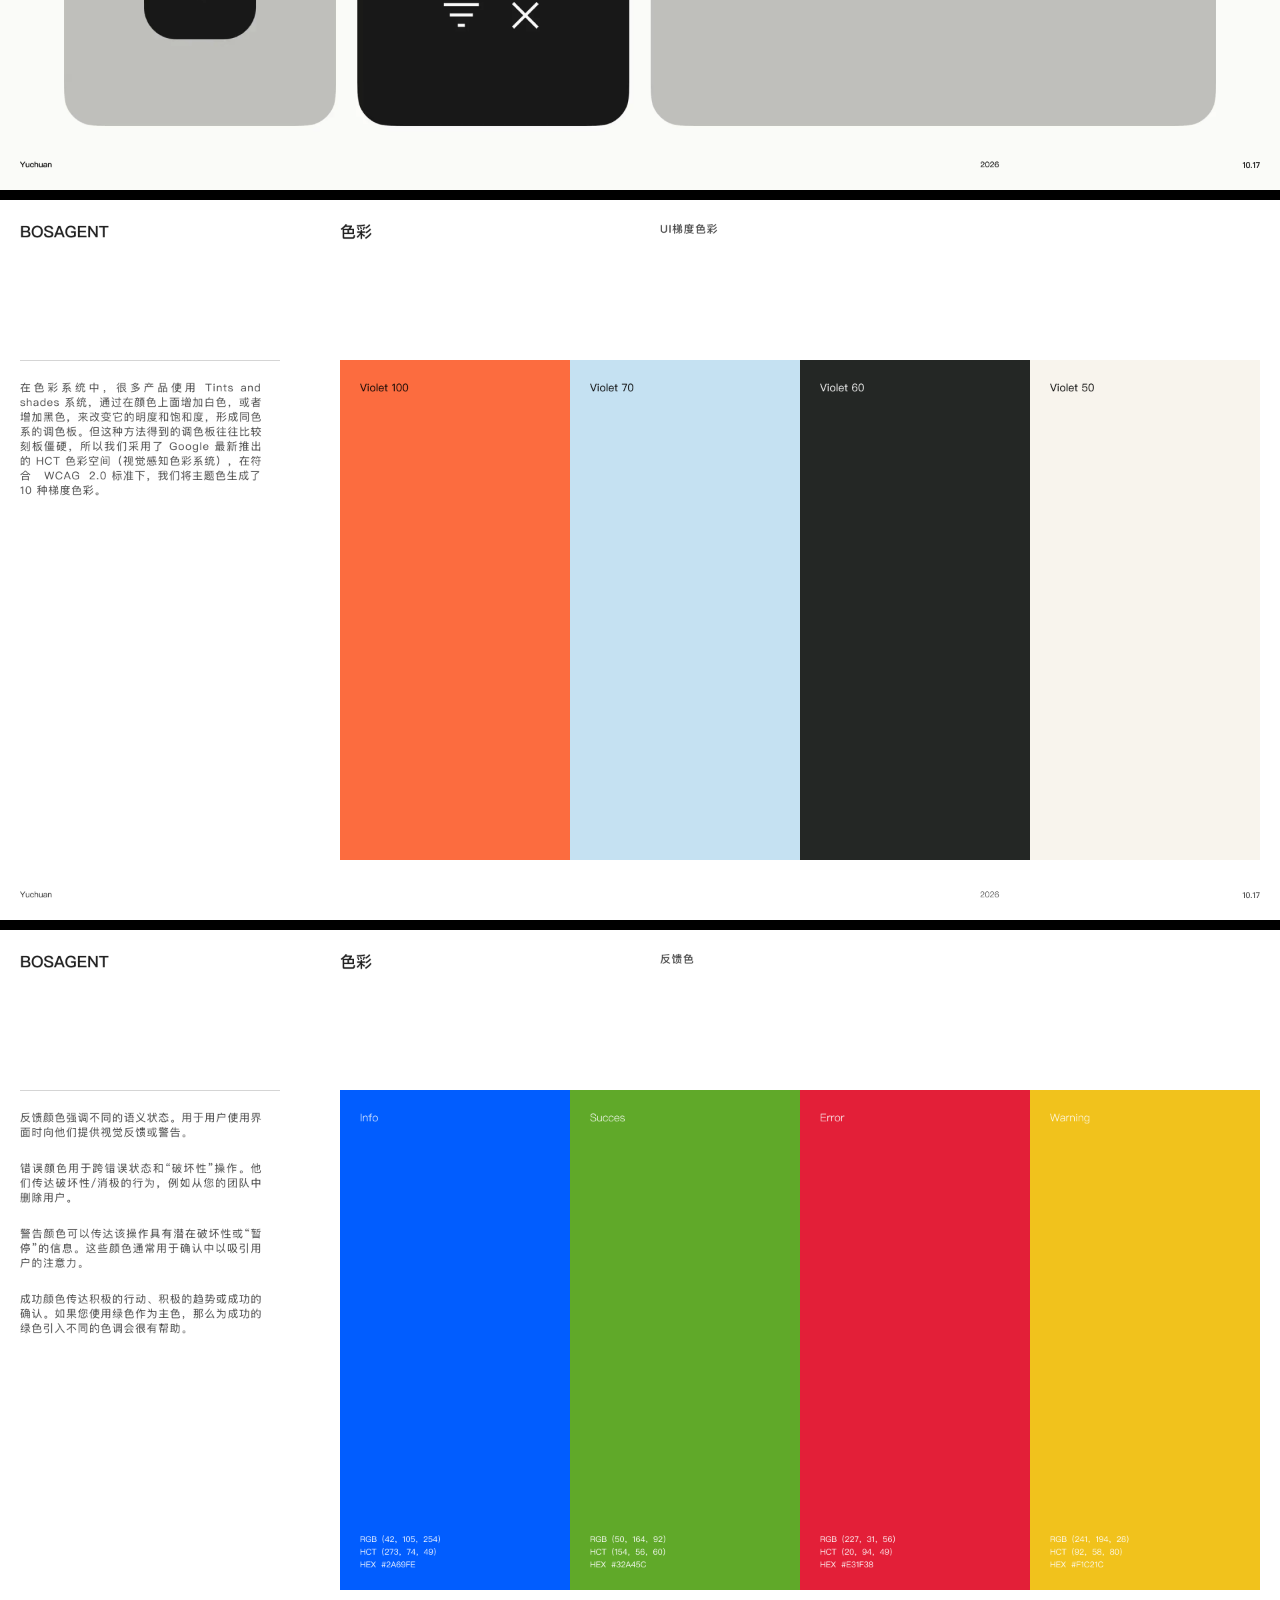
==== commit 0cb286ea: "Stitch the Plumbob and Cube boards into the overview page. Keep the existing slides first, then the " ====
--- a/index.html
+++ b/index.html
@@ -6,7 +6,7 @@
   <meta name="robots" content="noindex,nofollow">
   <meta name="theme-color" content="#000000">
   <title>BosAgent · 品牌视觉提案</title>
-  <meta name="description" content="BosAgent 品牌视觉提案，7 页原稿按顺序完整展示。">
+  <meta name="description" content="BosAgent 品牌视觉提案，总览、Plumbob 与 Cube 原稿按顺序完整展示。">
   <meta property="og:title" content="BosAgent · 品牌视觉提案">
   <meta property="og:description" content="产品如何被看见，信任如何被构建。品牌视觉提案原稿 · 2026.10.17">
   <meta property="og:type" content="website">
@@ -16,26 +16,308 @@
   <style>
     * { box-sizing: border-box; }
     html, body { margin: 0; padding: 0; background: #fff; }
-    main { width: 100%; margin: 0; padding: 0; background: #000; }
-    img { display: block; width: 100%; height: auto; margin: 0; padding: 0; }
-    img + img { margin-top: 10px; }
+    main { display: flex; flex-direction: column; gap: 10px; width: 100%; margin: 0; padding: 0; background: #000; }
+    .concept { display: flex; flex-direction: column; gap: 10px; width: 100%; }
+    .slide { display: block; width: 100%; height: auto; margin: 0; padding: 0; }
+    .board { position: relative; flex: none; width: 100%; aspect-ratio: 16 / 9; overflow: hidden; background: #fff; }
+    img, video { display: block; margin: 0; padding: 0; }
+    .original { width: 100%; height: 100%; }
+    .motion-window { position: absolute; overflow: hidden; pointer-events: none; }
+    .motion { position: absolute; max-width: none; object-fit: cover; object-position: center; }
+    .video { opacity: 0; }
+    .video.ready { opacity: 1; }
+    .foreground { position: absolute; pointer-events: none; }
     @media print {
       @page { size: landscape; margin: 0; }
-      img { break-after: page; break-inside: avoid; }
-      img + img { margin-top: 0; }
-      img:last-child { break-after: auto; }
+      main, .concept { display: block; }
+      .slide, .board { break-after: page; break-inside: avoid; }
+      #cube > .board:last-child { break-after: auto; }
+      .motion-window, .foreground { display: none; }
     }
   </style>
 </head>
 <body>
-  <main aria-label="BosAgent 品牌视觉提案，7 页原稿">
-    <img src="assets/slide-01.png?v=front2-20261022" width="1920" height="1080" alt="封面" fetchpriority="high" decoding="async">
-    <img src="assets/slide-02.png?v=anquan-20261027" width="1920" height="1080" alt="关键词" loading="lazy" decoding="async">
-    <img src="assets/slide-03.png" width="1920" height="1080" alt="竞品品牌主张及定位 01" loading="lazy" decoding="async">
-    <img src="assets/slide-04.png" width="1920" height="1080" alt="竞品品牌主张及定位 02" loading="lazy" decoding="async">
-    <img src="assets/slide-05.png?v=claim-20261027" width="1920" height="1080" alt="品牌主张与定位" loading="lazy" decoding="async">
-    <img src="assets/slide-06.png?v=anquan-20261027" width="1920" height="1080" alt="设计策略" loading="lazy" decoding="async">
-    <img src="assets/slide-07.png" width="1920" height="1080" alt="设计概念" loading="lazy" decoding="async">
+  <main aria-label="BosAgent 品牌视觉提案，总览、Plumbob 与 Cube">
+    <img class="slide" src="assets/slide-01.png?v=front2-20261022" width="1920" height="1080" alt="封面" fetchpriority="high" decoding="async">
+    <img class="slide" src="assets/slide-02.png?v=anquan-20261027" width="1920" height="1080" alt="关键词" loading="lazy" decoding="async">
+    <img class="slide" src="assets/slide-03.png" width="1920" height="1080" alt="竞品品牌主张及定位 01" loading="lazy" decoding="async">
+    <img class="slide" src="assets/slide-04.png" width="1920" height="1080" alt="竞品品牌主张及定位 02" loading="lazy" decoding="async">
+    <img class="slide" src="assets/slide-05.png?v=claim-20261027" width="1920" height="1080" alt="品牌主张与定位" loading="lazy" decoding="async">
+    <img class="slide" src="assets/slide-06.png?v=anquan-20261027" width="1920" height="1080" alt="设计策略" loading="lazy" decoding="async">
+    <img class="slide" src="assets/slide-07.png" width="1920" height="1080" alt="设计概念" loading="lazy" decoding="async">
+    <section class="concept" id="plumbob" aria-label="BosAgent Plumbob 品牌视觉提案，21 张原稿">
+      <section class="board" id="plumbob-board-01" aria-label="01 / BosAgent">
+        <img loading="lazy" class="original" src="plumbob/assets/board-01.png?v=claim-20261027" width="1920" height="1080" alt="01 / BosAgent" decoding="async">
+      </section>
+      <section class="board" id="plumbob-board-02" aria-label="02 / BosAgent">
+        <img class="original" src="plumbob/assets/board-02.png" width="1920" height="1080" alt="02 / BosAgent" loading="lazy" decoding="async">
+      </section>
+      <section class="board" id="plumbob-board-03" aria-label="03 / BosAgent">
+        <img class="original" src="plumbob/assets/board-03.png" width="1920" height="1080" alt="03 / BosAgent" loading="lazy" decoding="async">
+      </section>
+      <section class="board" id="plumbob-board-04" aria-label="04 / BosAgent">
+        <img class="original" src="plumbob/assets/board-04.png" width="1920" height="1080" alt="04 / BosAgent" loading="lazy" decoding="async">
+      </section>
+      <section class="board" id="plumbob-board-05" aria-label="05 / BosAgent">
+        <img class="original" src="plumbob/assets/board-05.png" width="1920" height="1080" alt="05 / BosAgent" loading="lazy" decoding="async">
+      </section>
+      <section class="board" id="plumbob-board-06" aria-label="06 / BosAgent">
+        <img class="original" src="plumbob/assets/board-06.png" width="1920" height="1080" alt="06 / BosAgent" loading="lazy" decoding="async">
+        <div class="motion-window" style="left:50.52083333%;top:22.31481481%;width:47.91666667%;height:75.00000000%" aria-hidden="true">
+          <video id="plumbob-motion-178-4313" class="motion video" style="left:0.00000000%;top:-50.98765432%;width:100.00000000%;height:201.97530864%" src="plumbob/assets/178-4313.mp4" autoplay muted loop playsinline preload="metadata" disablepictureinpicture></video>
+        </div>
+      </section>
+      <section class="board" id="plumbob-board-07" aria-label="07 / BosAgent">
+        <img class="original" src="plumbob/assets/board-07.png" width="1920" height="1080" alt="07 / BosAgent" loading="lazy" decoding="async">
+      </section>
+      <section class="board" id="plumbob-board-08" aria-label="08 / BosAgent">
+        <img class="original" src="plumbob/assets/board-08.png" width="1920" height="1080" alt="08 / BosAgent" loading="lazy" decoding="async">
+      </section>
+      <section class="board" id="plumbob-board-09" aria-label="09 / BosAgent">
+        <img class="original" src="plumbob/assets/board-09.png" width="1920" height="1080" alt="09 / BosAgent" loading="lazy" decoding="async">
+      </section>
+      <section class="board" id="plumbob-board-10" aria-label="10 / BosAgent">
+        <img class="original" src="plumbob/assets/board-10.png" width="1920" height="1080" alt="10 / BosAgent" loading="lazy" decoding="async">
+      </section>
+      <section class="board" id="plumbob-board-11" aria-label="11 / BosAgent">
+        <img class="original" src="plumbob/assets/board-11.png" width="1920" height="1080" alt="11 / BosAgent" loading="lazy" decoding="async">
+      </section>
+      <section class="board" id="plumbob-board-12" aria-label="12 / BosAgent">
+        <img class="original" src="plumbob/assets/board-12.png" width="1920" height="1080" alt="12 / BosAgent" loading="lazy" decoding="async">
+      </section>
+      <section class="board" id="plumbob-board-13" aria-label="13 / BosAgent">
+        <img class="original" src="plumbob/assets/board-13.png" width="1920" height="1080" alt="13 / BosAgent" loading="lazy" decoding="async">
+        <div class="motion-window" style="left:0.00000000%;top:0.00000000%;width:100.00000000%;height:100.00000000%" aria-hidden="true">
+          <video id="plumbob-motion-167-2630" class="motion video" style="left:0.00000000%;top:0.00000000%;width:100.00000000%;height:100.00000000%" src="plumbob/assets/167-2630.mp4" autoplay muted loop playsinline preload="metadata" disablepictureinpicture></video>
+        </div>
+        <img class="foreground" src="plumbob/assets/167-2536.png" style="left:1.64998372%;top:3.56739185%;width:6.81976318%;height:1.64889865%" alt="" loading="lazy" decoding="async" aria-hidden="true">
+        <img class="foreground" src="plumbob/assets/167-2537.png" style="left:1.63752238%;top:6.70740198%;width:8.39146932%;height:1.74076787%" alt="" loading="lazy" decoding="async" aria-hidden="true">
+        <img class="foreground" src="plumbob/assets/167-2538.png" style="left:1.56560262%;top:96.04297779%;width:2.45900472%;height:0.82442672%" alt="" loading="lazy" decoding="async" aria-hidden="true">
+        <img class="foreground" src="plumbob/assets/167-2539.png" style="left:97.08196004%;top:96.13557038%;width:1.32812500%;height:0.82442672%" alt="" loading="lazy" decoding="async" aria-hidden="true">
+        <img class="foreground" src="plumbob/assets/167-2540.png" style="left:76.60502116%;top:96.04297779%;width:1.42176310%;height:0.82442672%" alt="" loading="lazy" decoding="async" aria-hidden="true">
+        <img class="foreground" src="plumbob/assets/167-2541.png" style="left:39.58333333%;top:2.77777778%;width:21.87500000%;height:5.46296296%" alt="" loading="lazy" decoding="async" aria-hidden="true">
+        <img class="foreground" src="plumbob/assets/167-2544.png" style="left:88.80208333%;top:2.77777778%;width:9.63541667%;height:4.07407407%" alt="" loading="lazy" decoding="async" aria-hidden="true">
+      </section>
+      <section class="board" id="plumbob-board-14" aria-label="14 / BosAgent">
+        <img class="original" src="plumbob/assets/board-14.png" width="1920" height="1080" alt="14 / BosAgent" loading="lazy" decoding="async">
+      </section>
+      <section class="board" id="plumbob-board-15" aria-label="15 / BosAgent">
+        <img class="original" src="plumbob/assets/board-15.png" width="1920" height="1080" alt="15 / BosAgent" loading="lazy" decoding="async">
+      </section>
+      <section class="board" id="plumbob-board-16" aria-label="16 / BosAgent">
+        <img class="original" src="plumbob/assets/board-16.png" width="1920" height="1080" alt="16 / BosAgent" loading="lazy" decoding="async">
+      </section>
+      <section class="board" id="plumbob-board-17" aria-label="17 / BosAgent">
+        <img class="original" src="plumbob/assets/board-17.png" width="1920" height="1080" alt="17 / BosAgent" loading="lazy" decoding="async">
+      </section>
+      <section class="board" id="plumbob-board-18" aria-label="18 / BosAgent">
+        <img class="original" src="plumbob/assets/board-18.png" width="1920" height="1080" alt="18 / BosAgent" loading="lazy" decoding="async">
+        <div class="motion-window" style="left:26.56250000%;top:22.31481481%;width:30.57291667%;height:69.44444444%" aria-hidden="true">
+          <video id="plumbob-motion-2-1461" class="motion video" style="left:0.00000000%;top:0.00000000%;width:100.00000000%;height:100.00000000%" src="plumbob/assets/2-1461.mp4" autoplay muted loop playsinline preload="metadata" disablepictureinpicture></video>
+        </div>
+        <div class="motion-window" style="left:67.86458333%;top:22.31481481%;width:30.57291667%;height:69.44444444%" aria-hidden="true">
+          <video id="plumbob-motion-2-1462" class="motion video" style="left:0.00000000%;top:0.00000000%;width:100.00000000%;height:100.00000000%" src="plumbob/assets/2-1462.mp4" autoplay muted loop playsinline preload="metadata" disablepictureinpicture></video>
+        </div>
+      </section>
+      <section class="board" id="plumbob-board-19" aria-label="19 / BosAgent">
+        <img class="original" src="plumbob/assets/board-19.png" width="1920" height="1080" alt="19 / BosAgent" loading="lazy" decoding="async">
+      </section>
+      <section class="board" id="plumbob-board-20" aria-label="20 / Cube / 27 / 图标 · 网格">
+        <img class="original" src="plumbob/assets/board-20.png" width="1920" height="1080" alt="20 / Cube / 27 / 图标 · 网格" loading="lazy" decoding="async">
+      </section>
+      <section class="board" id="plumbob-board-21" aria-label="21 / Cube / 28 / 图标 · 结构">
+        <img class="original" src="plumbob/assets/board-21.png" width="1920" height="1080" alt="21 / Cube / 28 / 图标 · 结构" loading="lazy" decoding="async">
+      </section>
+
+    </section>
+    <section class="concept" id="cube" aria-label="BosAgent Cube 品牌视觉提案，33 张原稿">
+      <section class="board" id="cube-board-01" aria-label="Cube / 01 / 概念 · 多维立方体">
+        <img loading="lazy" class="original" src="cube/assets/board-01.png?v=claim-20261027" width="1920" height="1080" alt="Cube / 01 / 概念 · 多维立方体" decoding="async">
+      </section>
+      <section class="board" id="cube-board-02" aria-label="Cube / 02 / 概念 · 符号提炼">
+        <img class="original" src="cube/assets/board-02.png?v=claim-20261027" width="1920" height="1080" alt="Cube / 02 / 概念 · 符号提炼" loading="lazy" decoding="async">
+        <div class="motion-window" style="left:64.58333333%;top:33.70370370%;width:20.83333333%;height:34.81481481%" aria-hidden="true">
+          <img id="cube-motion-38-7010" class="motion gif" style="left:-202.00000000%;top:0.00000000%;width:403.19998169%;height:119.14893617%" src="cube/assets/38-7010.gif" alt="" loading="lazy" decoding="async">
+        </div>
+      </section>
+      <section class="board" id="cube-board-03" aria-label="Cube / 03 / 标识 · 草图">
+        <img class="original" src="cube/assets/board-03.png" width="1920" height="1080" alt="Cube / 03 / 标识 · 草图" loading="lazy" decoding="async">
+      </section>
+      <section class="board" id="cube-board-04" aria-label="Cube / 04 / 标识 · 反白字标">
+        <img class="original" src="cube/assets/board-04.png" width="1920" height="1080" alt="Cube / 04 / 标识 · 反白字标" loading="lazy" decoding="async">
+        <div class="motion-window" style="left:0.00000000%;top:0.00000000%;width:100.00000000%;height:100.00000000%" aria-hidden="true">
+          <img id="cube-motion-27-5327" class="motion gif" style="left:0.00000000%;top:0.00000000%;width:100.00000000%;height:100.00000000%" src="cube/assets/27-5327.gif" alt="" loading="lazy" decoding="async">
+        </div>
+        <img class="foreground" src="cube/assets/27-5312.png" style="left:1.65000916%;top:3.56739185%;width:6.81971232%;height:1.64889865%" alt="" loading="lazy" decoding="async" aria-hidden="true">
+        <img class="foreground" src="cube/assets/27-5313.png" style="left:1.63749695%;top:6.70740198%;width:8.39149475%;height:1.74076787%" alt="" loading="lazy" decoding="async" aria-hidden="true">
+        <img class="foreground" src="cube/assets/27-5314.png" style="left:1.56562805%;top:96.04297779%;width:2.45897929%;height:0.82442672%" alt="" loading="lazy" decoding="async" aria-hidden="true">
+        <img class="foreground" src="cube/assets/27-5315.png" style="left:97.08196004%;top:96.13557038%;width:1.32812500%;height:0.82442672%" alt="" loading="lazy" decoding="async" aria-hidden="true">
+        <img class="foreground" src="cube/assets/27-5316.png" style="left:76.60499573%;top:96.04297779%;width:1.42176310%;height:0.82442672%" alt="" loading="lazy" decoding="async" aria-hidden="true">
+        <img class="foreground" src="cube/assets/27-5317.png" style="left:39.58333333%;top:2.77777778%;width:21.87500000%;height:5.46296296%" alt="" loading="lazy" decoding="async" aria-hidden="true">
+        <img class="foreground" src="cube/assets/27-5320.png" style="left:88.80208333%;top:2.77777778%;width:9.63541667%;height:4.07407407%" alt="" loading="lazy" decoding="async" aria-hidden="true">
+      </section>
+      <section class="board" id="cube-board-05" aria-label="Cube / 05 / 标识 · B 图形">
+        <img class="original" src="cube/assets/board-05.png" width="1920" height="1080" alt="Cube / 05 / 标识 · B 图形" loading="lazy" decoding="async">
+        <div class="motion-window" style="left:31.25000000%;top:16.66666667%;width:37.50000000%;height:66.66666667%" aria-hidden="true">
+          <video id="cube-motion-24-1442" class="motion video" style="left:0.00000000%;top:0.00000000%;width:100.00000000%;height:100.00000000%" src="cube/assets/24-1442.mp4" autoplay muted loop playsinline preload="metadata" disablepictureinpicture></video>
+        </div>
+      </section>
+      <section class="board" id="cube-board-06" aria-label="Cube / 06 / 标识 · 标准字标">
+        <img class="original" src="cube/assets/board-06.png" width="1920" height="1080" alt="Cube / 06 / 标识 · 标准字标" loading="lazy" decoding="async">
+        <div class="motion-window" style="left:0.00000000%;top:0.00000000%;width:100.00000000%;height:100.00000000%" aria-hidden="true">
+          <video id="cube-motion-27-5264" class="motion video" style="left:0.00000000%;top:0.00000000%;width:100.00000000%;height:100.00000000%" src="cube/assets/27-5264.mp4" autoplay muted loop playsinline preload="metadata" disablepictureinpicture></video>
+        </div>
+        <img class="foreground" src="cube/assets/24-1462.png" style="left:1.64998372%;top:3.56739185%;width:6.81976318%;height:1.64889865%" alt="" loading="lazy" decoding="async" aria-hidden="true">
+        <img class="foreground" src="cube/assets/24-1463.png" style="left:1.63752238%;top:6.70740198%;width:8.39146932%;height:1.74076787%" alt="" loading="lazy" decoding="async" aria-hidden="true">
+        <img class="foreground" src="cube/assets/24-1464.png" style="left:1.56560262%;top:96.04297779%;width:2.45900472%;height:0.82442672%" alt="" loading="lazy" decoding="async" aria-hidden="true">
+        <img class="foreground" src="cube/assets/24-1465.png" style="left:97.08196004%;top:96.13557038%;width:1.32812500%;height:0.82442672%" alt="" loading="lazy" decoding="async" aria-hidden="true">
+        <img class="foreground" src="cube/assets/24-1466.png" style="left:76.60502116%;top:96.04297779%;width:1.42176310%;height:0.82442672%" alt="" loading="lazy" decoding="async" aria-hidden="true">
+        <img class="foreground" src="cube/assets/24-1467.png" style="left:39.58333333%;top:2.77777778%;width:21.87500000%;height:5.46296296%" alt="" loading="lazy" decoding="async" aria-hidden="true">
+        <img class="foreground" src="cube/assets/24-1470.png" style="left:88.80208333%;top:2.77777778%;width:9.63541667%;height:4.07407407%" alt="" loading="lazy" decoding="async" aria-hidden="true">
+      </section>
+      <section class="board" id="cube-board-07" aria-label="Cube / 07 / 标识延展 · 渐变空间">
+        <img class="original" src="cube/assets/board-07.png" width="1920" height="1080" alt="Cube / 07 / 标识延展 · 渐变空间" loading="lazy" decoding="async">
+        <div class="motion-window" style="left:0.00000000%;top:0.00000000%;width:100.00000000%;height:100.00000000%" aria-hidden="true">
+          <video id="cube-motion-24-1401" class="motion video" style="left:0.00000000%;top:0.00000000%;width:100.00000000%;height:100.00000000%" src="cube/assets/24-1401.mp4" autoplay muted loop playsinline preload="metadata" disablepictureinpicture></video>
+        </div>
+        <img class="foreground" src="cube/assets/24-1389.png" style="left:1.64998372%;top:3.56739185%;width:6.81976318%;height:1.64889865%" alt="" loading="lazy" decoding="async" aria-hidden="true">
+        <img class="foreground" src="cube/assets/24-1390.png" style="left:1.63752238%;top:6.70740198%;width:8.39146932%;height:1.74076787%" alt="" loading="lazy" decoding="async" aria-hidden="true">
+        <img class="foreground" src="cube/assets/24-1391.png" style="left:1.56560262%;top:96.04297779%;width:2.45900472%;height:0.82442672%" alt="" loading="lazy" decoding="async" aria-hidden="true">
+        <img class="foreground" src="cube/assets/24-1392.png" style="left:97.08196004%;top:96.13557038%;width:1.32812500%;height:0.82442672%" alt="" loading="lazy" decoding="async" aria-hidden="true">
+        <img class="foreground" src="cube/assets/24-1393.png" style="left:76.60502116%;top:96.04297779%;width:1.42176310%;height:0.82442672%" alt="" loading="lazy" decoding="async" aria-hidden="true">
+        <img class="foreground" src="cube/assets/24-1394.png" style="left:39.58333333%;top:2.77777778%;width:21.87500000%;height:5.46296296%" alt="" loading="lazy" decoding="async" aria-hidden="true">
+        <img class="foreground" src="cube/assets/24-1423.png" style="left:88.80208333%;top:2.77777778%;width:9.63541667%;height:4.07407407%" alt="" loading="lazy" decoding="async" aria-hidden="true">
+      </section>
+      <section class="board" id="cube-board-08" aria-label="Cube / 08 / 标识 · 构成与比例">
+        <img class="original" src="cube/assets/board-08.png" width="1920" height="1080" alt="Cube / 08 / 标识 · 构成与比例" loading="lazy" decoding="async">
+      </section>
+      <section class="board" id="cube-board-09" aria-label="Cube / 09 / 标识延展 · B 图形变化">
+        <img class="original" src="cube/assets/board-09.png" width="1920" height="1080" alt="Cube / 09 / 标识延展 · B 图形变化" loading="lazy" decoding="async">
+        <div class="motion-window" style="left:67.44791667%;top:22.22222222%;width:30.98958333%;height:75.00000000%" aria-hidden="true">
+          <video id="cube-motion-41-7011" class="motion video" style="left:0.00000000%;top:0.00000000%;width:100.00000000%;height:100.00000000%" src="cube/assets/41-7011.mp4" autoplay muted loop playsinline preload="metadata" disablepictureinpicture></video>
+        </div>
+      </section>
+      <section class="board" id="cube-board-10" aria-label="Cube / 10 / 标识延展 · 像素图形">
+        <img class="original" src="cube/assets/board-10.png" width="1920" height="1080" alt="Cube / 10 / 标识延展 · 像素图形" loading="lazy" decoding="async">
+      </section>
+      <section class="board" id="cube-board-11" aria-label="Cube / 11 / 标识延展 · 01">
+        <img class="original" src="cube/assets/board-11.png" width="1920" height="1080" alt="Cube / 11 / 标识延展 · 01" loading="lazy" decoding="async">
+        <div class="motion-window" style="left:8.33333333%;top:39.16666667%;width:83.33333333%;height:41.11111111%" aria-hidden="true">
+          <img id="cube-motion-46-93" class="motion gif" style="left:0.00000000%;top:0.00000000%;width:100.00000000%;height:100.00000000%" src="cube/assets/46-93.gif" alt="" loading="lazy" decoding="async">
+        </div>
+      </section>
+      <section class="board" id="cube-board-12" aria-label="Cube / 12 / 标识延展 · 02">
+        <img class="original" src="cube/assets/board-12.png" width="1920" height="1080" alt="Cube / 12 / 标识延展 · 02" loading="lazy" decoding="async">
+      </section>
+      <section class="board" id="cube-board-13" aria-label="Cube / 13 / 标识延展 · 03">
+        <img class="original" src="cube/assets/board-13.png" width="1920" height="1080" alt="Cube / 13 / 标识延展 · 03" loading="lazy" decoding="async">
+        <div class="motion-window" style="left:0.00000000%;top:0.00000000%;width:100.00000000%;height:100.00000000%" aria-hidden="true">
+          <video id="cube-motion-42-7105" class="motion video" style="left:0.00000000%;top:0.00000000%;width:100.00000000%;height:100.00000000%" src="cube/assets/42-7105.mp4" autoplay muted loop playsinline preload="metadata" disablepictureinpicture></video>
+        </div>
+        <img class="foreground" src="cube/assets/42-7092.png" style="left:1.64998372%;top:3.56739185%;width:6.81976318%;height:1.64889865%" alt="" loading="lazy" decoding="async" aria-hidden="true">
+        <img class="foreground" src="cube/assets/42-7093.png" style="left:1.63752238%;top:6.70740198%;width:8.39146932%;height:1.74076787%" alt="" loading="lazy" decoding="async" aria-hidden="true">
+        <img class="foreground" src="cube/assets/42-7099.png" style="left:39.58333333%;top:2.77777778%;width:21.87500000%;height:5.46296296%" alt="" loading="lazy" decoding="async" aria-hidden="true">
+        <img class="foreground" src="cube/assets/42-7102.png" style="left:88.80208333%;top:2.77777778%;width:9.63541667%;height:4.07407407%" alt="" loading="lazy" decoding="async" aria-hidden="true">
+      </section>
+      <section class="board" id="cube-board-14" aria-label="Cube / 14 / 标识延展 · 定制字体">
+        <img class="original" src="cube/assets/board-14.png" width="1920" height="1080" alt="Cube / 14 / 标识延展 · 定制字体" loading="lazy" decoding="async">
+        <div class="motion-window" style="left:1.56250000%;top:22.22222222%;width:47.91666667%;height:75.00000000%" aria-hidden="true">
+          <video id="cube-motion-42-7072" class="motion video" style="left:-0.32608696%;top:-14.32098765%;width:100.65217391%;height:128.64197531%" src="cube/assets/42-7072.mp4" autoplay muted loop playsinline preload="metadata" disablepictureinpicture></video>
+        </div>
+        <img class="foreground" src="cube/assets/42-7089.png" style="left:37.23958333%;top:25.00000000%;width:10.67708333%;height:3.70370370%" alt="" loading="lazy" decoding="async" aria-hidden="true">
+      </section>
+      <section class="board" id="cube-board-15" aria-label="Cube / 15 / 标识延展 · 像素系统">
+        <img class="original" src="cube/assets/board-15.png" width="1920" height="1080" alt="Cube / 15 / 标识延展 · 像素系统" loading="lazy" decoding="async">
+      </section>
+      <section class="board" id="cube-board-16" aria-label="Cube / 16 / 标识延展 · 04">
+        <img class="original" src="cube/assets/board-16.png" width="1920" height="1080" alt="Cube / 16 / 标识延展 · 04" loading="lazy" decoding="async">
+      </section>
+      <section class="board" id="cube-board-17" aria-label="Cube / 17 / 标识延展 · 05">
+        <img class="original" src="cube/assets/board-17.png" width="1920" height="1080" alt="Cube / 17 / 标识延展 · 05" loading="lazy" decoding="async">
+      </section>
+      <section class="board" id="cube-board-18" aria-label="Cube / 18 / 色彩 · 基础色">
+        <img class="original" src="cube/assets/board-18.png" width="1920" height="1080" alt="Cube / 18 / 色彩 · 基础色" loading="lazy" decoding="async">
+      </section>
+      <section class="board" id="cube-board-19" aria-label="Cube / 19 / 色彩 · 品牌色">
+        <img class="original" src="cube/assets/board-19.png" width="1920" height="1080" alt="Cube / 19 / 色彩 · 品牌色" loading="lazy" decoding="async">
+      </section>
+      <section class="board" id="cube-board-20" aria-label="Cube / 20 / 色彩 · 功能色">
+        <img class="original" src="cube/assets/board-20.png" width="1920" height="1080" alt="Cube / 20 / 色彩 · 功能色" loading="lazy" decoding="async">
+      </section>
+      <section class="board" id="cube-board-21" aria-label="Cube / 21 / 色彩 · 中性色">
+        <img class="original" src="cube/assets/board-21.png" width="1920" height="1080" alt="Cube / 21 / 色彩 · 中性色" loading="lazy" decoding="async">
+      </section>
+      <section class="board" id="cube-board-22" aria-label="Cube / 22 / 字体 · Newsreader">
+        <img class="original" src="cube/assets/board-22.png" width="1920" height="1080" alt="Cube / 22 / 字体 · Newsreader" loading="lazy" decoding="async">
+      </section>
+      <section class="board" id="cube-board-23" aria-label="Cube / 23 / 字体 · IBM Plex Mono">
+        <img class="original" src="cube/assets/board-23.png" width="1920" height="1080" alt="Cube / 23 / 字体 · IBM Plex Mono" loading="lazy" decoding="async">
+      </section>
+      <section class="board" id="cube-board-24" aria-label="Cube / 24 / 字体 · PingFang SC">
+        <img class="original" src="cube/assets/board-24.png" width="1920" height="1080" alt="Cube / 24 / 字体 · PingFang SC" loading="lazy" decoding="async">
+      </section>
+      <section class="board" id="cube-board-25" aria-label="Cube / 25 / 字体 · Inter">
+        <img class="original" src="cube/assets/board-25.png" width="1920" height="1080" alt="Cube / 25 / 字体 · Inter" loading="lazy" decoding="async">
+      </section>
+      <section class="board" id="cube-board-26" aria-label="Cube / 26 / 应用 · 组合规则">
+        <img class="original" src="cube/assets/board-26.png" width="1920" height="1080" alt="Cube / 26 / 应用 · 组合规则" loading="lazy" decoding="async">
+      </section>
+      <section class="board" id="cube-board-27" aria-label="Cube / 27 / 图标 · 网格">
+        <img class="original" src="cube/assets/board-27.png" width="1920" height="1080" alt="Cube / 27 / 图标 · 网格" loading="lazy" decoding="async">
+      </section>
+      <section class="board" id="cube-board-28" aria-label="Cube / 28 / 图标 · 结构">
+        <img class="original" src="cube/assets/board-28.png" width="1920" height="1080" alt="Cube / 28 / 图标 · 结构" loading="lazy" decoding="async">
+      </section>
+      <section class="board" id="cube-board-29" aria-label="Cube / 29 / 应用 · 产品界面">
+        <img class="original" src="cube/assets/board-29.png" width="1920" height="1080" alt="Cube / 29 / 应用 · 产品界面" loading="lazy" decoding="async">
+      </section>
+      <section class="board" id="cube-board-30" aria-label="Cube / 30 / 用色场景">
+        <img class="original" src="cube/assets/board-30.png" width="1920" height="1080" alt="Cube / 30 / 用色场景" loading="lazy" decoding="async">
+      </section>
+      <section class="board" id="cube-board-31" aria-label="Cube / 31 / 操作与表单">
+        <img class="original" src="cube/assets/board-31.png" width="1920" height="1080" alt="Cube / 31 / 操作与表单" loading="lazy" decoding="async">
+      </section>
+      <section class="board" id="cube-board-32" aria-label="Cube / 32 / 导航与反馈">
+        <img class="original" src="cube/assets/board-32.png" width="1920" height="1080" alt="Cube / 32 / 导航与反馈" loading="lazy" decoding="async">
+      </section>
+      <section class="board" id="cube-board-33" aria-label="Cube / 33 / 动效 · 加载">
+        <img class="original" src="cube/assets/board-33.png" width="1920" height="1080" alt="Cube / 33 / 动效 · 加载" loading="lazy" decoding="async">
+        <div class="motion-window" style="left:26.56250000%;top:22.22222222%;width:71.19791667%;height:71.20370370%" aria-hidden="true">
+          <img id="cube-motion-46-2864" class="motion gif" style="left:0.00000000%;top:0.00000000%;width:100.00000000%;height:100.00000000%" src="cube/assets/46-2864.gif" alt="" loading="lazy" decoding="async">
+        </div>
+      </section>
+
+    </section>
   </main>
+  <script>
+    const videos = [...document.querySelectorAll('video')];
+    const nearViewport = new Set();
+    function play(video) {
+      video.muted = true;
+      if (!document.hidden) video.play().catch(() => {});
+    }
+    for (const video of videos) {
+      video.addEventListener('loadeddata', () => video.classList.add('ready'));
+      video.addEventListener('playing', () => video.classList.add('ready'));
+    }
+    if ('IntersectionObserver' in window) {
+      const observer = new IntersectionObserver(entries => {
+        for (const { target, isIntersecting } of entries) {
+          if (isIntersecting) { nearViewport.add(target); play(target); }
+          else { nearViewport.delete(target); target.pause(); }
+        }
+      }, { rootMargin: '100% 0px', threshold: 0 });
+      videos.forEach(video => observer.observe(video));
+    } else {
+      videos.forEach(video => { nearViewport.add(video); play(video); });
+    }
+    document.addEventListener('visibilitychange', () => {
+      if (document.hidden) videos.forEach(video => video.pause());
+      else nearViewport.forEach(play);
+    });
+    // Resume if a browser initially requires a user gesture for media playback.
+    document.addEventListener('pointerdown', () => nearViewport.forEach(play), { passive: true });
+    document.addEventListener('touchstart', () => nearViewport.forEach(play), { passive: true });
+  </script>
 </body>
 </html>
